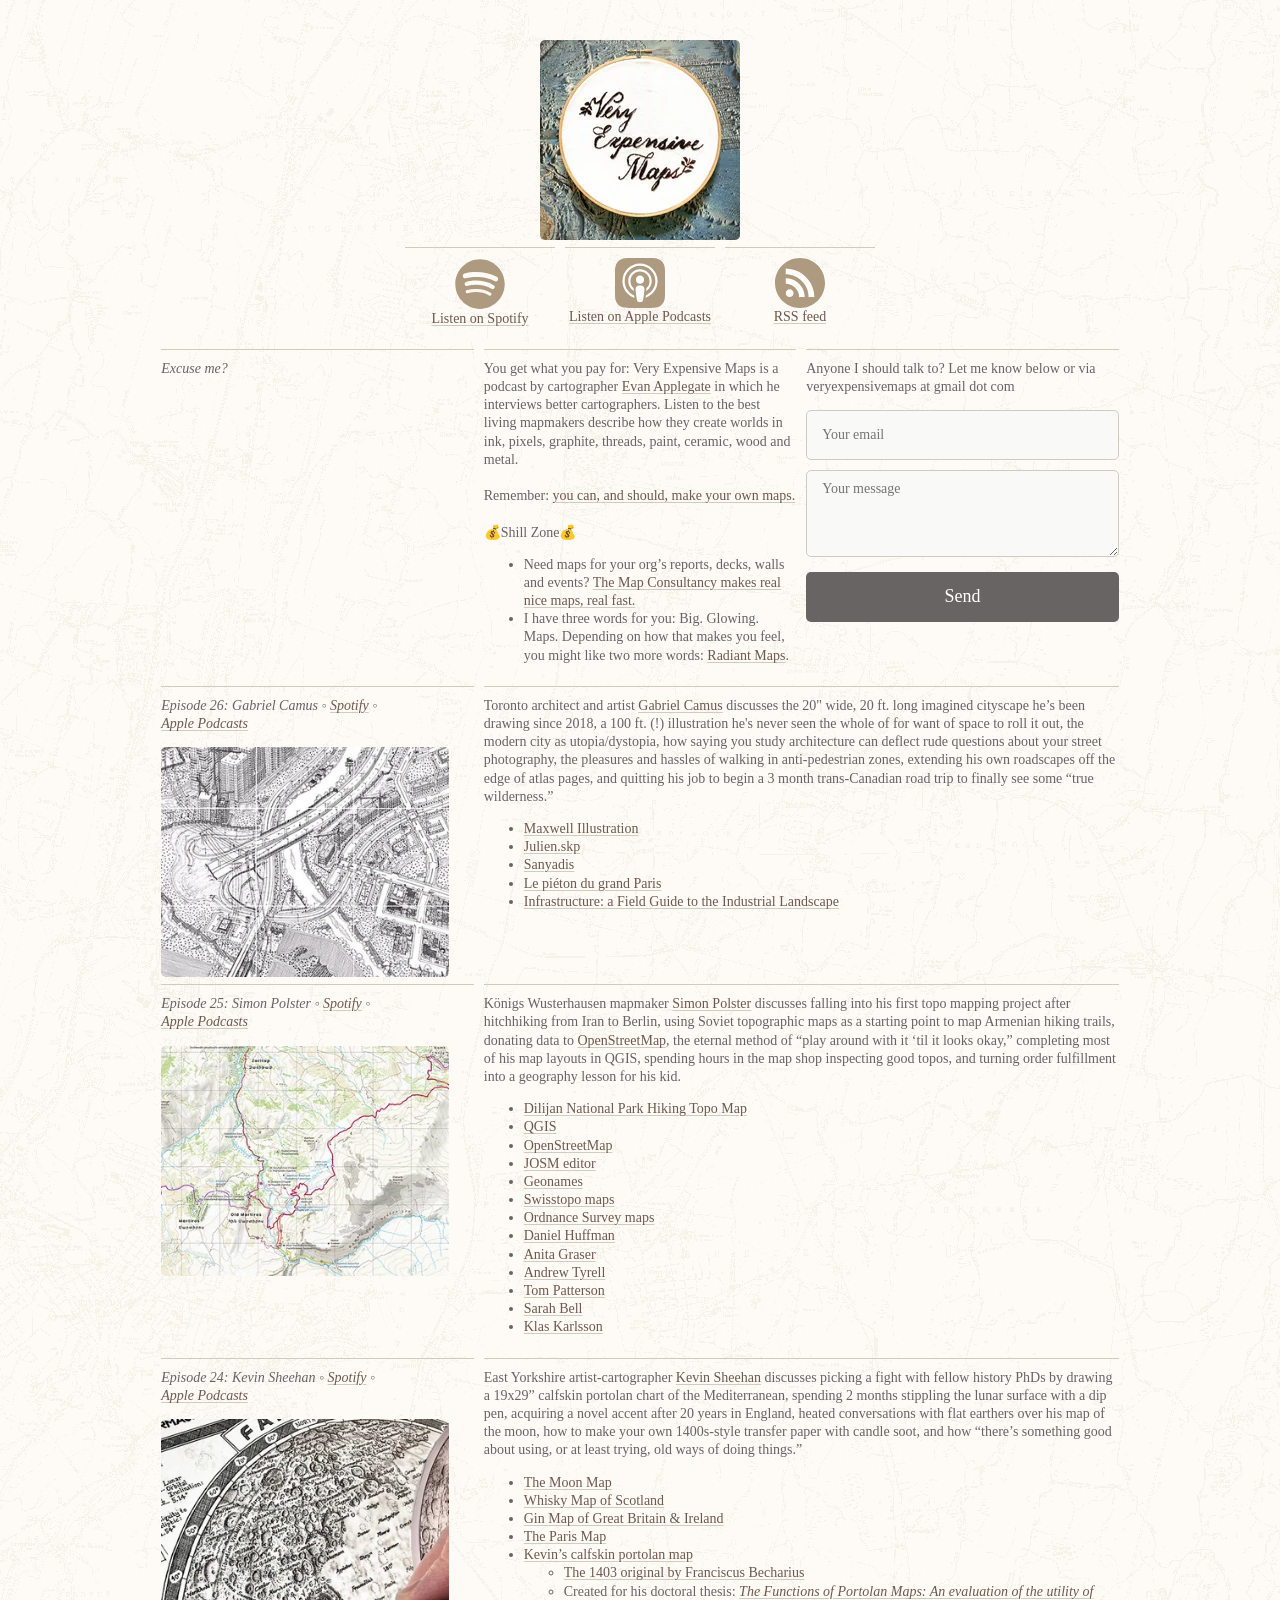
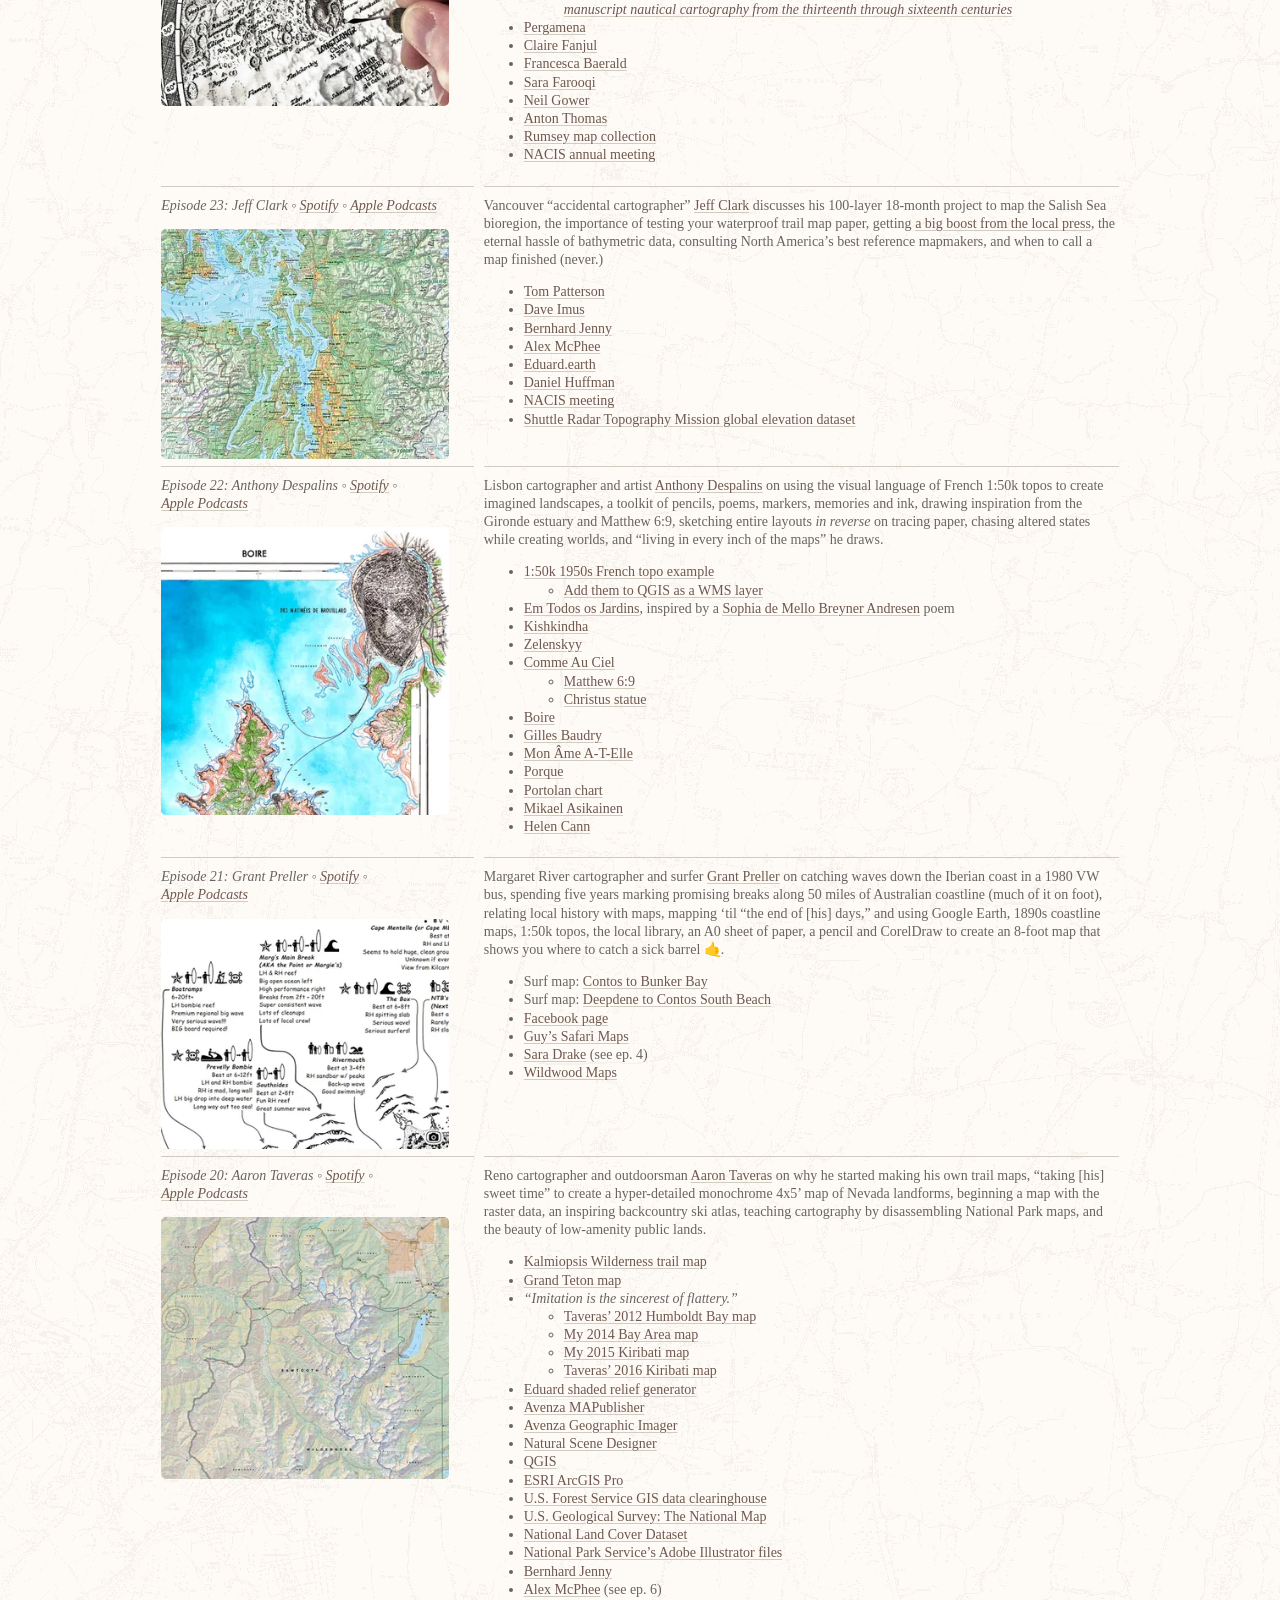
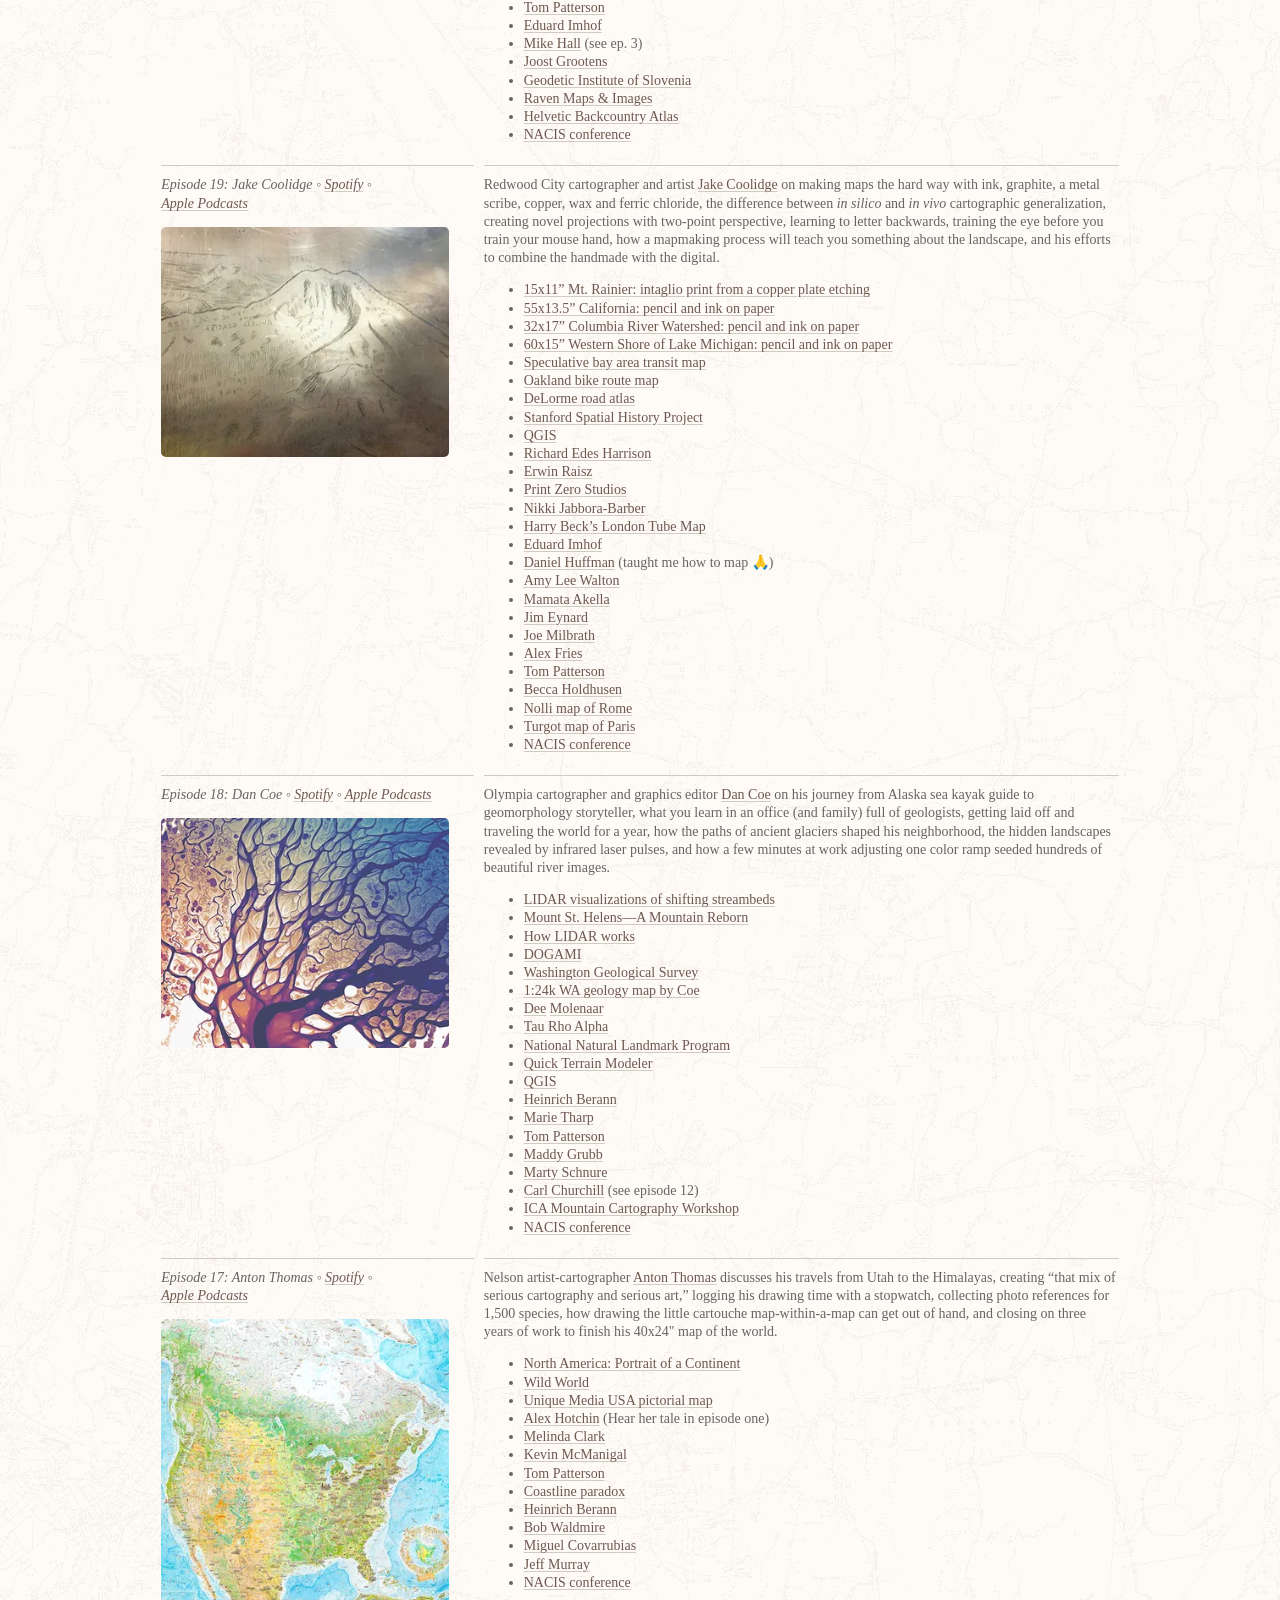
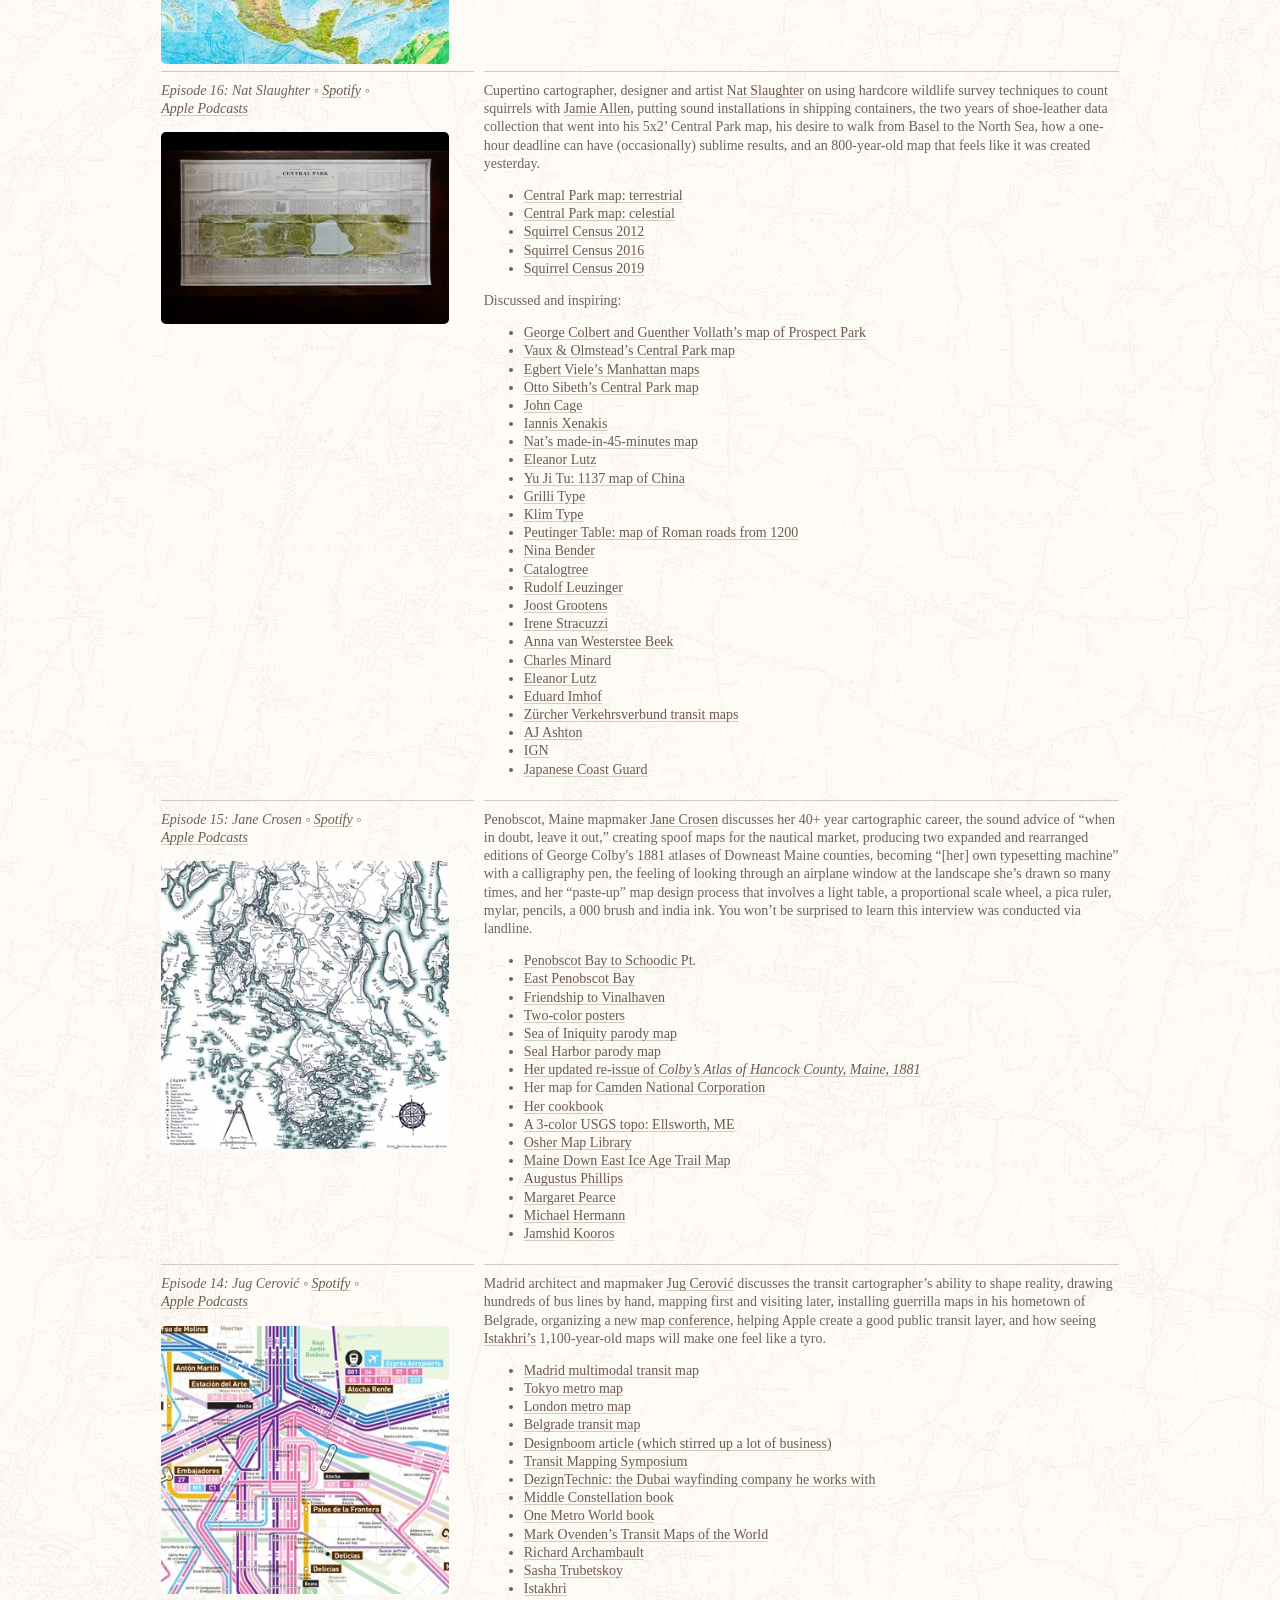
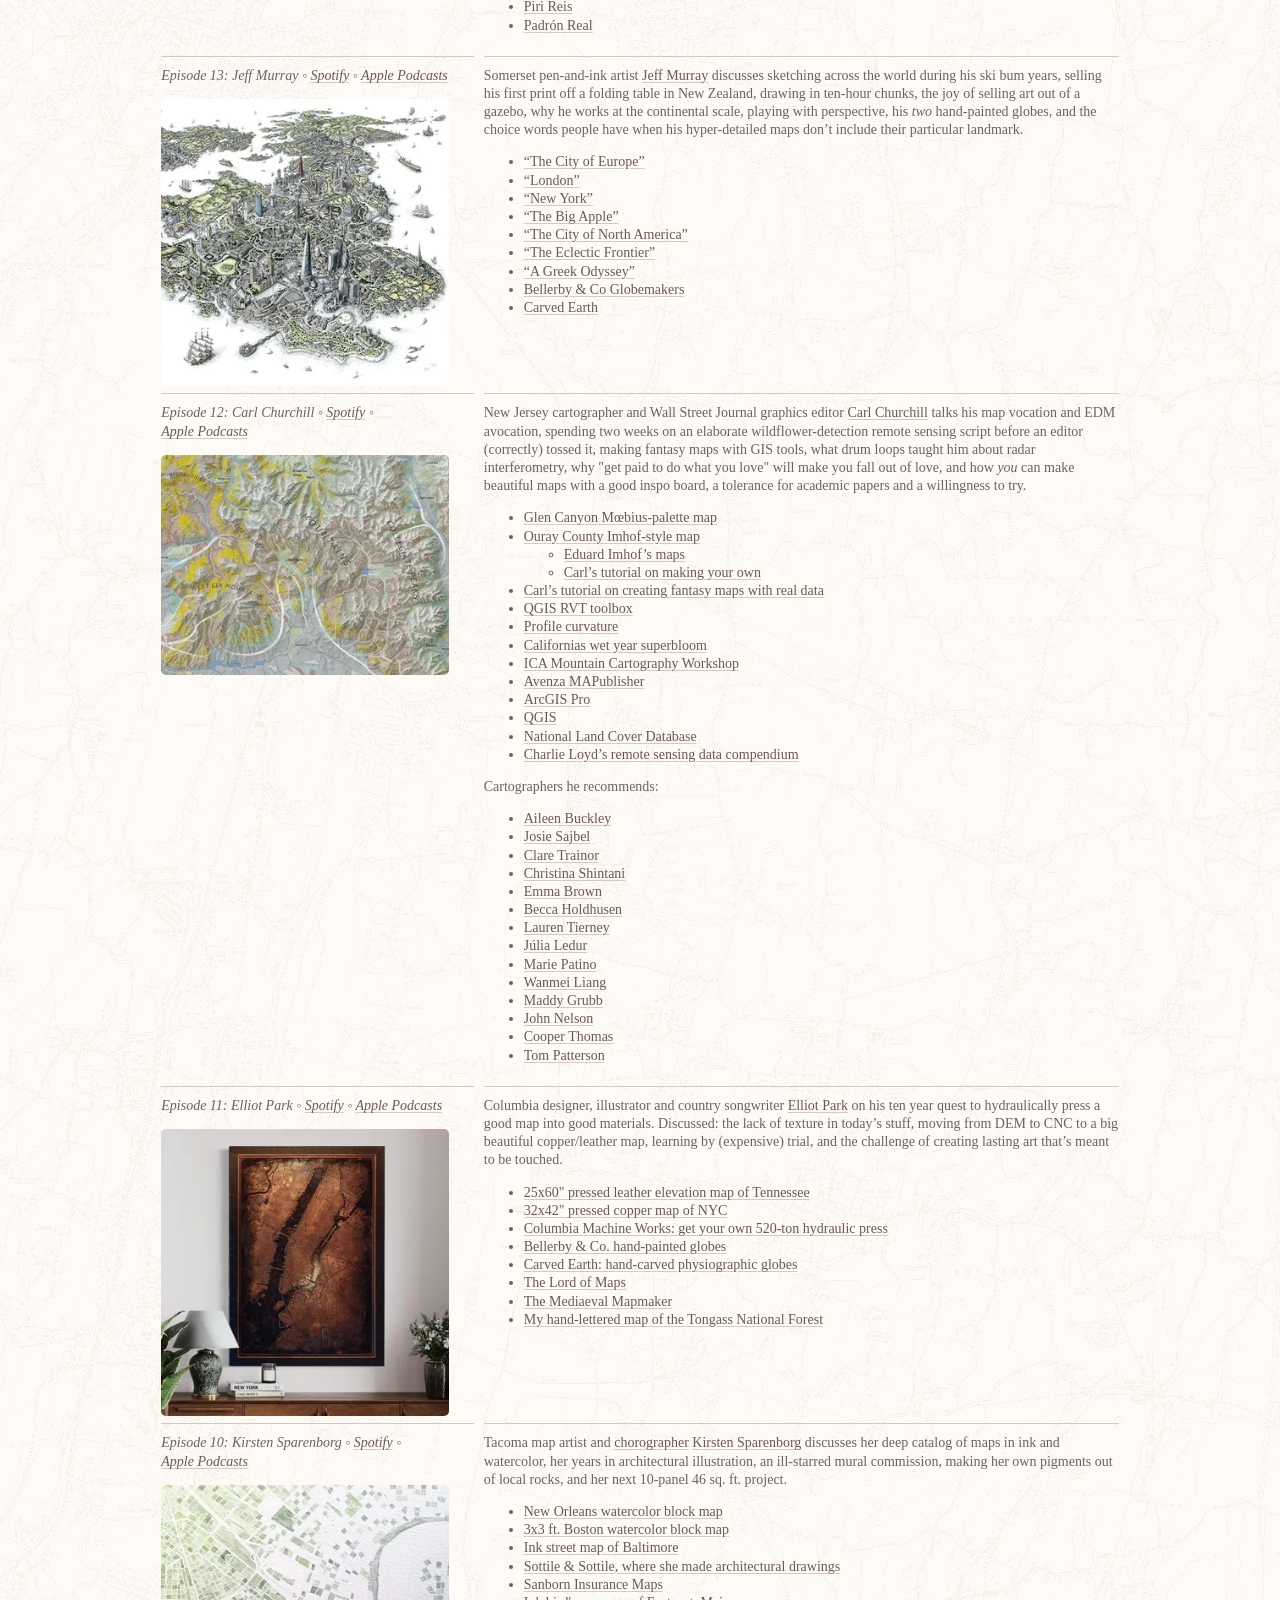
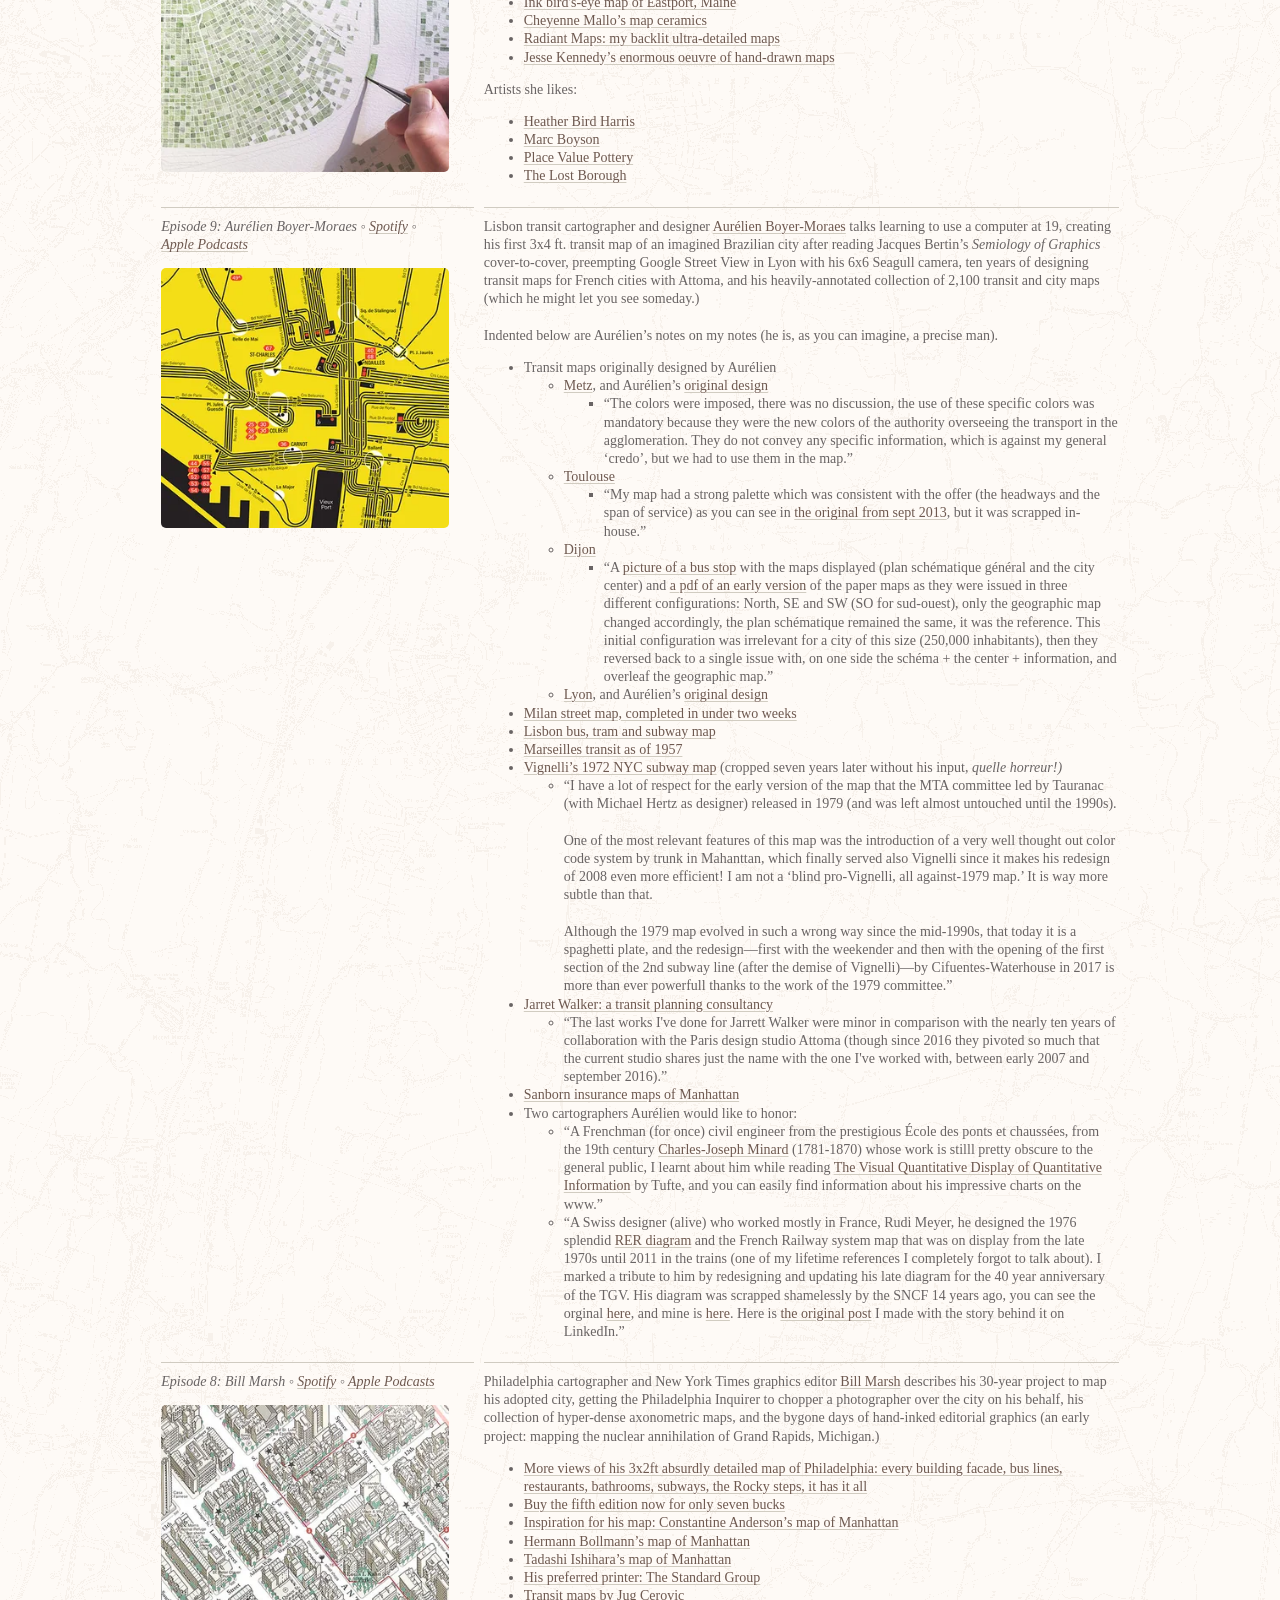
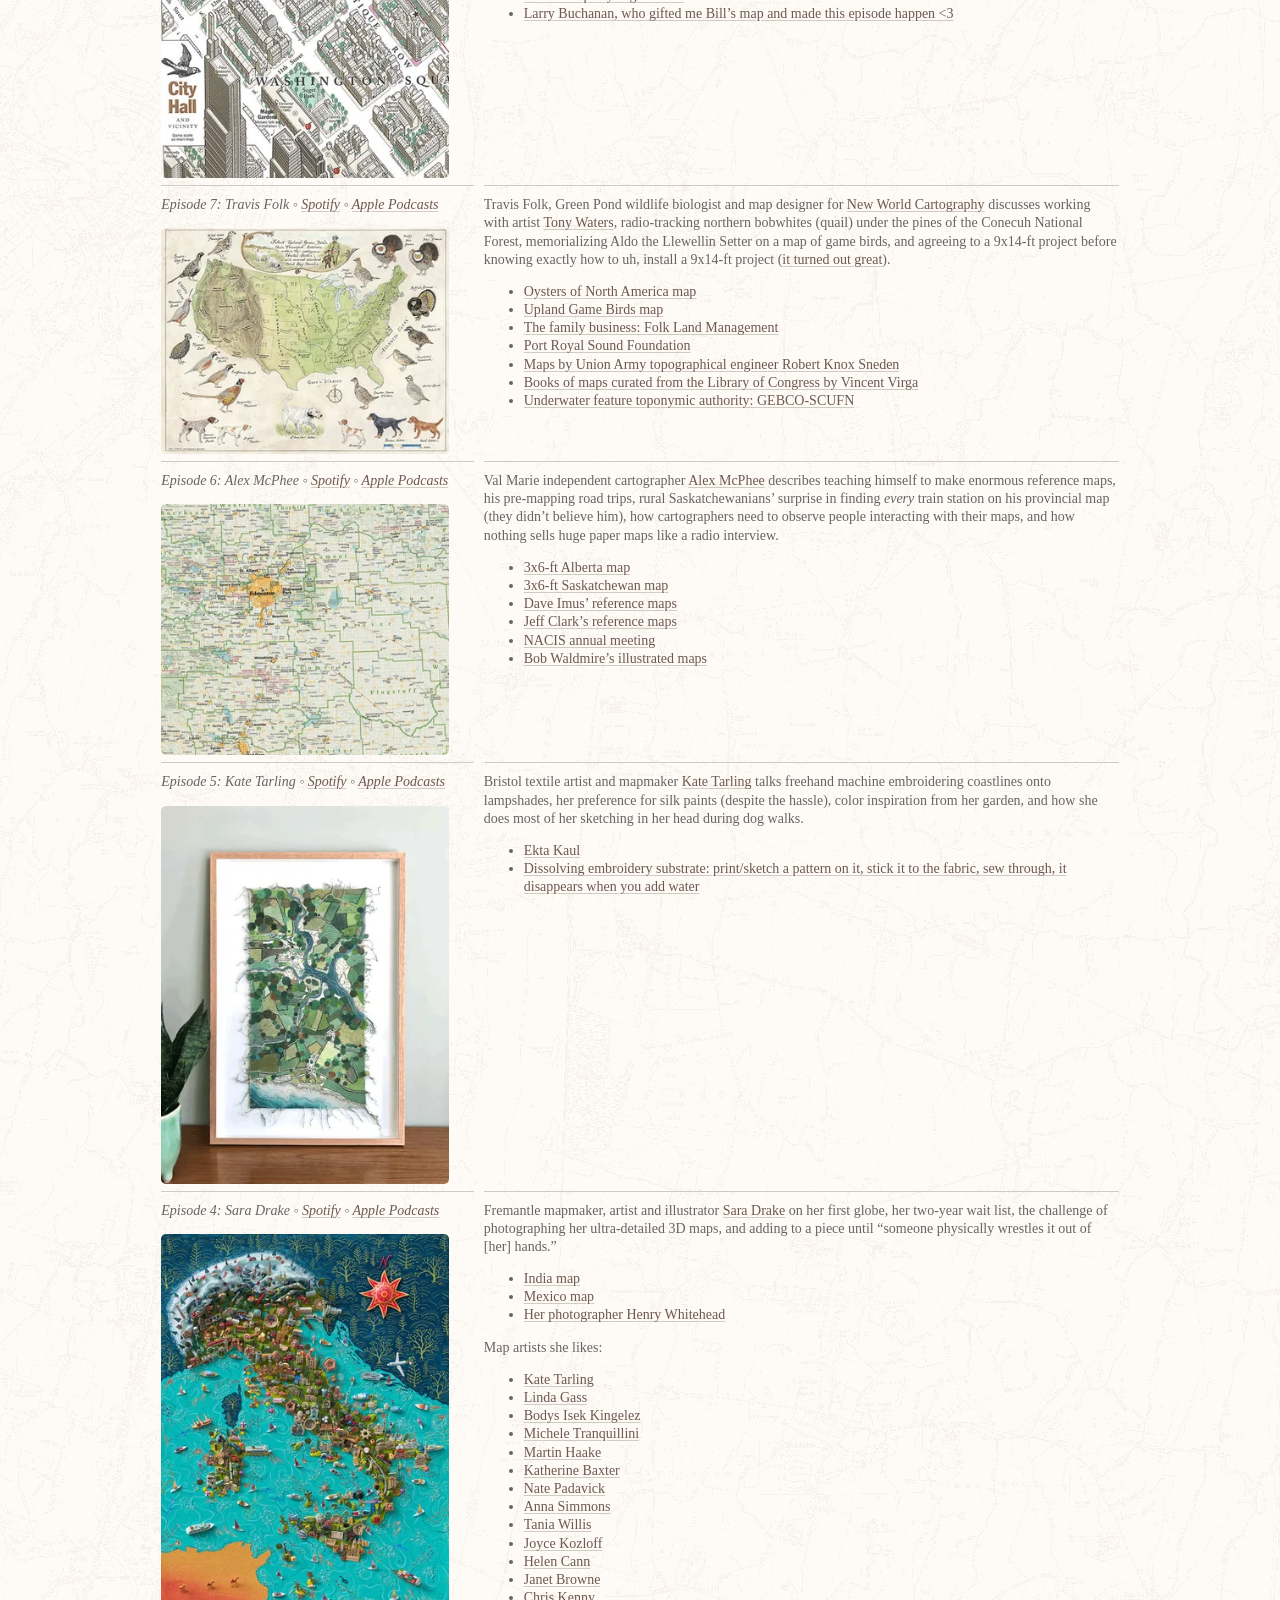
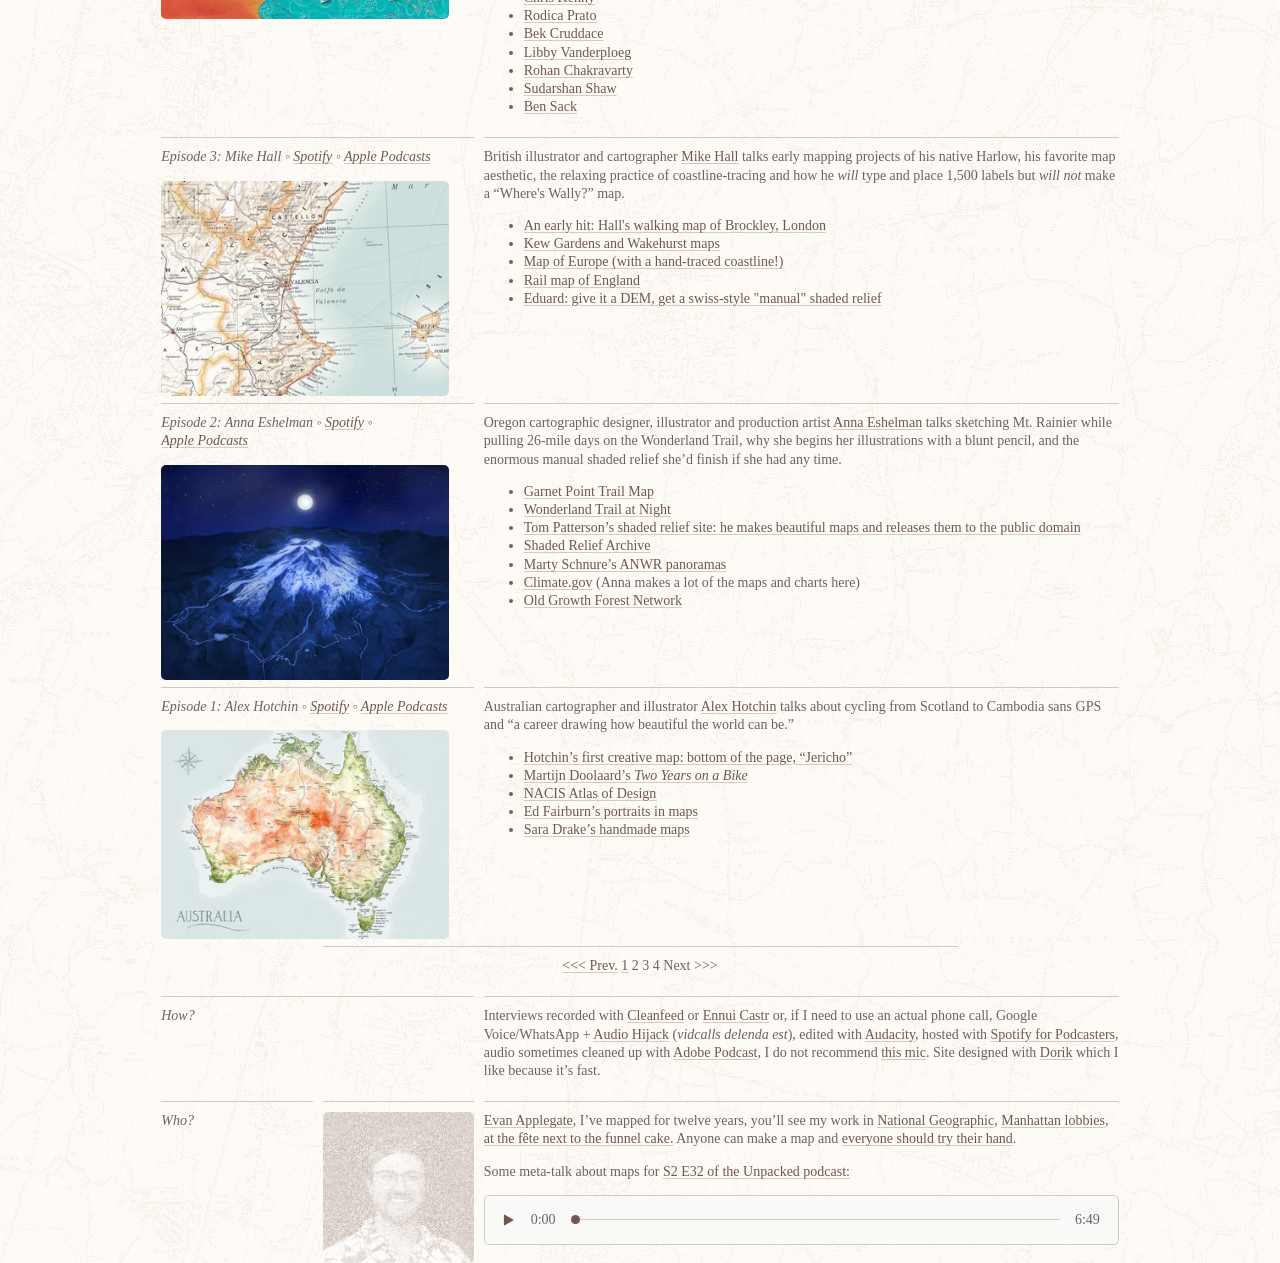
==== page-2/index.html @ 4b73fbc9 "Static site, rebuilt from Dorik Co-Authored-By: Claude Opus 5.5 <noreply@anthropic.com>" ====
<!DOCTYPE html>
<html lang="en">
<head>
  <meta charset="utf-8">
  <meta name="viewport" content="width=device-width, initial-scale=1">
  <title>Episodes 1 to 26 | Very Expensive Maps</title>
  <meta name="description" content="Earlier episodes of Very Expensive Maps, the podcast in which cartographer Evan Applegate interviews better cartographers.">
  <link rel="canonical" href="https://veryexpensivemaps.com/page-2/">
  <meta property="og:title" content="Episodes 1 to 26 | Very Expensive Maps">
  <meta property="og:description" content="Earlier episodes of Very Expensive Maps, the podcast in which cartographer Evan Applegate interviews better cartographers.">
  <meta property="og:image" content="https://veryexpensivemaps.com/assets/og/page-2.jpg">
  <meta name="twitter:card" content="summary_large_image">
  <meta property="og:url" content="https://veryexpensivemaps.com/page-2/">
  <meta property="og:type" content="website">
  <link rel="icon" href="/assets/img/favicon.png">
  <link rel="stylesheet" href="/assets/site.css">
  <meta property="og:site_name" content="Very Expensive Maps">
  <meta property="og:image:width" content="1200">
  <meta property="og:image:height" content="630">
  <meta property="og:image:alt" content="Episodes 1 to 26 | Very Expensive Maps">
  <meta name="twitter:title" content="Episodes 1 to 26 | Very Expensive Maps">
  <meta name="twitter:description" content="Earlier episodes of Very Expensive Maps, the podcast in which cartographer Evan Applegate interviews better cartographers.">
  <meta name="twitter:image" content="https://veryexpensivemaps.com/assets/og/page-2.jpg">
  <meta name="author" content="Evan Applegate">
  <link rel="alternate" type="application/rss+xml" title="Very Expensive Maps" href="https://anchor.fm/s/dc2c3968/podcast/rss">
  <link rel="alternate" type="text/markdown" title="llms.txt" href="/llms.txt">
  <script type="application/ld+json">{"@context":"https://schema.org","@graph":[{"@type":"Person","@id":"https://evanapplegate.com/#person","name":"Evan Applegate","jobTitle":"Cartographer","url":"https://evanapplegate.com/"},{"@type":"PodcastSeries","@id":"https://veryexpensivemaps.com/#podcast","name":"Very Expensive Maps","url":"https://veryexpensivemaps.com/","description":"Very Expensive Maps is a podcast in which cartographer Evan Applegate interviews better cartographers: the best living mapmakers on how they make maps in ink, pixels, graphite, thread, paint, ceramic, wood and metal.","author":{"@id":"https://evanapplegate.com/#person"},"inLanguage":"en","webFeed":"https://anchor.fm/s/dc2c3968/podcast/rss","image":"https://veryexpensivemaps.com/assets/og/home.jpg","sameAs":["https://open.spotify.com/show/7BpffVG2TkecIwers4FUNb","https://podcasts.apple.com/us/podcast/very-expensive-maps/id1684093361"]},{"@type":"WebSite","@id":"https://veryexpensivemaps.com/#website","url":"https://veryexpensivemaps.com/","name":"Very Expensive Maps","description":"Very Expensive Maps is a podcast in which cartographer Evan Applegate interviews better cartographers: the best living mapmakers on how they make maps in ink, pixels, graphite, thread, paint, ceramic, wood and metal.","publisher":{"@id":"https://veryexpensivemaps.com/#podcast"}},{"@type":"CollectionPage","@id":"https://veryexpensivemaps.com/page-2/#page","url":"https://veryexpensivemaps.com/page-2/","name":"Episodes 1 to 26 | Very Expensive Maps","description":"Earlier episodes of Very Expensive Maps, the podcast in which cartographer Evan Applegate interviews better cartographers.","isPartOf":{"@id":"https://veryexpensivemaps.com/#website"},"inLanguage":"en","mainEntity":{"@type":"ItemList","itemListElement":[{"@type":"ListItem","position":1,"item":{"@type":"PodcastEpisode","name":"Episode 26: Gabriel Camus","episodeNumber":26,"description":"Toronto architect and artist Gabriel Camus discusses the 20\" wide, 20 ft. long imagined cityscape he’s been drawing since 2018, a 100 ft.","partOfSeries":{"@id":"https://veryexpensivemaps.com/#podcast"},"contributor":{"@type":"Person","name":"Gabriel Camus","url":"https://www.instagram.com/gabrielcamus.art/"},"sameAs":["https://open.spotify.com/episode/0QGbYocuFtRbNrDfnrIjmz","https://podcasts.apple.com/us/podcast/gabriel-camus-that-would-be-the-dream-to-make-this/id1684093361?i=1000621558945"]}},{"@type":"ListItem","position":2,"item":{"@type":"PodcastEpisode","name":"Episode 25: Simon Polster","episodeNumber":25,"description":"Königs Wusterhausen mapmaker Simon Polster discusses falling into his first topo mapping project after hitchhiking from Iran to Berlin, using Soviet topographic maps as a starting point to map Armenian hiking trails, donating data to OpenStreetMap, the eternal method of “play around with it ‘til it…","partOfSeries":{"@id":"https://veryexpensivemaps.com/#podcast"},"contributor":{"@type":"Person","name":"Simon Polster","url":"https://cartisan.org"},"sameAs":["https://open.spotify.com/episode/0oLdHEpzFpHYuB9YFhAuCm","https://podcasts.apple.com/us/podcast/simon-polster-i-was-hitchhiking-from-iran-to-berlin/id1684093361?i=1000620597353"]}},{"@type":"ListItem","position":3,"item":{"@type":"PodcastEpisode","name":"Episode 24: Kevin Sheehan","episodeNumber":24,"description":"East Yorkshire artist-cartographer Kevin Sheehan discusses picking a fight with fellow history PhDs by drawing a 19x29” calfskin portolan chart of the Mediterranean, spending 2 months stippling the lunar surface with a dip pen, acquiring a novel accent after 20 years in England, heated…","partOfSeries":{"@id":"https://veryexpensivemaps.com/#podcast"},"contributor":{"@type":"Person","name":"Kevin Sheehan","url":"https://www.manuscriptmaps.com"},"sameAs":["https://open.spotify.com/episode/4RqyfjuVqMLTyC3pdBrwqf","https://podcasts.apple.com/us/podcast/kevin-sheehan-theres-something-good-about-using-old/id1684093361?i=1000619119166"]}},{"@type":"ListItem","position":4,"item":{"@type":"PodcastEpisode","name":"Episode 23: Jeff Clark","episodeNumber":23,"description":"Vancouver “accidental cartographer” Jeff Clark discusses his 100-layer 18-month project to map the Salish Sea bioregion, the importance of testing your waterproof trail map paper, getting a big boost from the local press, the eternal hassle of bathymetric data, consulting North America’s best…","partOfSeries":{"@id":"https://veryexpensivemaps.com/#podcast"},"contributor":{"@type":"Person","name":"Jeff Clark","url":"https://clarkgeomatics.ca"},"sameAs":["https://open.spotify.com/episode/2aiJTEDWbxidfbQVyPTciz","https://podcasts.apple.com/us/podcast/jeff-clark-paper-maps-are-dead-long-live-paper-maps/id1684093361?i=1000618432078"]}},{"@type":"ListItem","position":5,"item":{"@type":"PodcastEpisode","name":"Episode 22: Anthony Despalins","episodeNumber":22,"description":"Lisbon cartographer and artist Anthony Despalins on using the visual language of French 1:50k topos to create imagined landscapes, a toolkit of pencils, poems, markers, memories and ink, drawing inspiration from the Gironde estuary and Matthew 6:9, sketching entire layouts in reverse on tracing…","partOfSeries":{"@id":"https://veryexpensivemaps.com/#podcast"},"contributor":{"@type":"Person","name":"Anthony Despalins","url":"https://www.instagram.com/the_inland_sea"},"sameAs":["https://open.spotify.com/episode/0FyA9h38YbK2gn9JVgO3fX","https://podcasts.apple.com/us/podcast/anthony-despalins-i-feel-this-energy-when-creating/id1684093361?i=1000617494300"]}},{"@type":"ListItem","position":6,"item":{"@type":"PodcastEpisode","name":"Episode 21: Grant Preller","episodeNumber":21,"description":"Margaret River cartographer and surfer Grant Preller on catching waves down the Iberian coast in a 1980 VW bus, spending five years marking promising breaks along 50 miles of Australian coastline (much of it on foot), relating local history with maps, mapping ‘til “the end of [his] days,” and using…","partOfSeries":{"@id":"https://veryexpensivemaps.com/#podcast"},"contributor":{"@type":"Person","name":"Grant Preller","url":"https://www.instagram.com/bomboramaps/"},"sameAs":["https://open.spotify.com/episode/6sJ5kRCsja3dPYqdDrBgkJ","https://podcasts.apple.com/us/podcast/grant-preller-it-started-as-a-fun-project-and/id1684093361?i=1000616628113"]}},{"@type":"ListItem","position":7,"item":{"@type":"PodcastEpisode","name":"Episode 20: Aaron Taveras","episodeNumber":20,"description":"Reno cartographer and outdoorsman Aaron Taveras on why he started making his own trail maps, “taking [his] sweet time” to create a hyper-detailed monochrome 4x5’ map of Nevada landforms, beginning a map with the raster data, an inspiring backcountry ski atlas, teaching cartography by disassembling…","partOfSeries":{"@id":"https://veryexpensivemaps.com/#podcast"},"contributor":{"@type":"Person","name":"Aaron Taveras","url":"https://www.cartografix.co/"},"sameAs":["https://open.spotify.com/episode/7o0Kp3dCZoj9UdUUNgu3Mc","https://podcasts.apple.com/us/podcast/aaron-taveras-i-would-stare-at-topos-for-days-on-end/id1684093361?i=1000615698111"]}},{"@type":"ListItem","position":8,"item":{"@type":"PodcastEpisode","name":"Episode 19: Jake Coolidge","episodeNumber":19,"description":"Redwood City cartographer and artist Jake Coolidge on making maps the hard way with ink, graphite, a metal scribe, copper, wax and ferric chloride, the difference between in silico and in vivo cartographic generalization, creating novel projections with two-point perspective, learning to letter…","partOfSeries":{"@id":"https://veryexpensivemaps.com/#podcast"},"contributor":{"@type":"Person","name":"Jake Coolidge","url":"https://jakecoolidgecartography.com"},"sameAs":["https://open.spotify.com/episode/5YlBIwEtpQkMzkzlADLle9","https://podcasts.apple.com/us/podcast/jake-coolidge-its-a-great-way-to-learn-a-place-to/id1684093361?i=1000614981169"]}},{"@type":"ListItem","position":9,"item":{"@type":"PodcastEpisode","name":"Episode 18: Dan Coe","episodeNumber":18,"description":"Olympia cartographer and graphics editor Dan Coe on his journey from Alaska sea kayak guide to geomorphology storyteller, what you learn in an office (and family) full of geologists, getting laid off and traveling the world for a year, how the paths of ancient glaciers shaped his neighborhood, the…","partOfSeries":{"@id":"https://veryexpensivemaps.com/#podcast"},"contributor":{"@type":"Person","name":"Dan Coe","url":"https://dancoecarto.com"},"sameAs":["https://open.spotify.com/episode/52GZfi2QvIZPrmrLDS54Ih","https://podcasts.apple.com/us/podcast/daniel-coe-science-and-art-can-make-these-really/id1684093361?i=1000614343504"]}},{"@type":"ListItem","position":10,"item":{"@type":"PodcastEpisode","name":"Episode 17: Anton Thomas","episodeNumber":17,"description":"Nelson artist-cartographer Anton Thomas discusses his travels from Utah to the Himalayas, creating “that mix of serious cartography and serious art,” logging his drawing time with a stopwatch, collecting photo references for 1,500 species, how drawing the little cartouche map-within-a-map can get…","partOfSeries":{"@id":"https://veryexpensivemaps.com/#podcast"},"contributor":{"@type":"Person","name":"Anton Thomas","url":"https://www.antonthomasart.com/"},"sameAs":["https://open.spotify.com/episode/1sGbyrZAN56lwCQdGSNm0t","https://podcasts.apple.com/us/podcast/anton-thomas-that-mix-of-serious-cartography-and/id1684093361?i=1000614205382"]}},{"@type":"ListItem","position":11,"item":{"@type":"PodcastEpisode","name":"Episode 16: Nat Slaughter","episodeNumber":16,"description":"Cupertino cartographer, designer and artist Nat Slaughter on using hardcore wildlife survey techniques to count squirrels with Jamie Allen, putting sound installations in shipping containers, the two years of shoe-leather data collection that went into his 5x2’ Central Park map, his desire to walk…","partOfSeries":{"@id":"https://veryexpensivemaps.com/#podcast"},"contributor":{"@type":"Person","name":"Nat Slaughter","url":"https://www.davidrumsey.com/luna/servlet/detail/RUMSEY~8~1~319878~90088984"},"sameAs":["https://open.spotify.com/episode/52Xypir4jbnSWkUEPJQ2Th","https://podcasts.apple.com/us/podcast/nat-slaughter-i-seem-to-be-drawn-to-maps-that-have/id1684093361?i=1000614070222"]}},{"@type":"ListItem","position":12,"item":{"@type":"PodcastEpisode","name":"Episode 15: Jane Crosen","episodeNumber":15,"description":"Penobscot, Maine mapmaker Jane Crosen discusses her 40+ year cartographic career, the sound advice of “when in doubt, leave it out,” creating spoof maps for the nautical market, producing two expanded and rearranged editions of George Colby's 1881 atlases of Downeast Maine counties, becoming “[her]…","partOfSeries":{"@id":"https://veryexpensivemaps.com/#podcast"},"contributor":{"@type":"Person","name":"Jane Crosen","url":"https://www.mainemapmaker.com/"},"sameAs":["https://open.spotify.com/episode/0kt9kVZStwHc4I1XLmpFwn","https://podcasts.apple.com/us/podcast/jane-crosen-i-thought-well-im-going-to-do-my-own-labels/id1684093361?i=1000613704231"]}},{"@type":"ListItem","position":13,"item":{"@type":"PodcastEpisode","name":"Episode 14: Jug Cerović","episodeNumber":14,"description":"Madrid architect and mapmaker Jug Cerović discusses the transit cartographer’s ability to shape reality, drawing hundreds of bus lines by hand, mapping first and visiting later, installing guerrilla maps in his hometown of Belgrade, organizing a new map conference, helping Apple create a good…","partOfSeries":{"@id":"https://veryexpensivemaps.com/#podcast"},"contributor":{"@type":"Person","name":"Jug Cerović","url":"https://www.jugcerovic.com/#mapping"},"sameAs":["https://open.spotify.com/episode/2xiQYD6EB3tcan10GjDi0l","https://podcasts.apple.com/us/podcast/jug-cerovi%C4%87-the-map-is-the-reality-the/id1684093361?i=1000613539305"]}},{"@type":"ListItem","position":14,"item":{"@type":"PodcastEpisode","name":"Episode 13: Jeff Murray","episodeNumber":13,"description":"Somerset pen-and-ink artist Jeff Murray discusses sketching across the world during his ski bum years, selling his first print off a folding table in New Zealand, drawing in ten-hour chunks, the joy of selling art out of a gazebo, why he works at the continental scale, playing with perspective, his…","partOfSeries":{"@id":"https://veryexpensivemaps.com/#podcast"},"contributor":{"@type":"Person","name":"Jeff Murray","url":"https://jeffmurray.co.uk"},"sameAs":["https://open.spotify.com/episode/5C0xlCuPiF1TXbMwWYUeJQ","https://podcasts.apple.com/us/podcast/jeff-murray-the-slogan-within-my-work-is-look-closer/id1684093361?i=1000613278112"]}},{"@type":"ListItem","position":15,"item":{"@type":"PodcastEpisode","name":"Episode 12: Carl Churchill","episodeNumber":12,"description":"New Jersey cartographer and Wall Street Journal graphics editor Carl Churchill talks his map vocation and EDM avocation, spending two weeks on an elaborate wildflower-detection remote sensing script before an editor (correctly) tossed it, making fantasy maps with GIS tools, what drum loops taught…","partOfSeries":{"@id":"https://veryexpensivemaps.com/#podcast"},"contributor":{"@type":"Person","name":"Carl Churchill","url":"http://www.churchillgeo.com/"},"sameAs":["https://open.spotify.com/episode/6a6L5Z5vNnqUtlJ56AqqLb","https://podcasts.apple.com/us/podcast/carl-churchill-immersing-myself-in-thousands-of-high/id1684093361?i=1000612511464"]}},{"@type":"ListItem","position":16,"item":{"@type":"PodcastEpisode","name":"Episode 11: Elliot Park","episodeNumber":11,"description":"Columbia designer, illustrator and country songwriter Elliot Park on his ten year quest to hydraulically press a good map into good materials.","partOfSeries":{"@id":"https://veryexpensivemaps.com/#podcast"},"contributor":{"@type":"Person","name":"Elliot Park","url":"https://www.columbiapressworks.com/"},"sameAs":["https://open.spotify.com/episode/1z9cM57aYc4BPYXzSrMOxz","https://podcasts.apple.com/us/podcast/elliot-park-why-would-you-want-to-create-a-relief/id1684093361?i=1000612342960"]}},{"@type":"ListItem","position":17,"item":{"@type":"PodcastEpisode","name":"Episode 10: Kirsten Sparenborg","episodeNumber":10,"description":"Tacoma map artist and chorographer Kirsten Sparenborg discusses her deep catalog of maps in ink and watercolor, her years in architectural illustration, an ill-starred mural commission, making her own pigments out of local rocks, and her next 10-panel 46 sq. ft. project.","partOfSeries":{"@id":"https://veryexpensivemaps.com/#podcast"},"contributor":{"@type":"Person","name":"Kirsten Sparenborg","url":"https://www.turnofthecenturies.com/"},"sameAs":["https://open.spotify.com/episode/1LA0d9gpWm0BHwxjGVmDrx","https://podcasts.apple.com/us/podcast/kirsten-sparenborg-i-elaborate-on-the-emotion-of/id1684093361?i=1000612052716"]}},{"@type":"ListItem","position":18,"item":{"@type":"PodcastEpisode","name":"Episode 9: Aurélien Boyer-Moraes","episodeNumber":9,"description":"Lisbon transit cartographer and designer Aurélien Boyer-Moraes talks learning to use a computer at 19, creating his first 3x4 ft.","partOfSeries":{"@id":"https://veryexpensivemaps.com/#podcast"},"contributor":{"@type":"Person","name":"Aurélien Boyer-Moraes","url":"https://www.transit-map.com"},"sameAs":["https://open.spotify.com/episode/69CF7ZcszJrpcRCyR5wKzr","https://podcasts.apple.com/us/podcast/aur%C3%A9lien-boyer-moraes-the-most-important-part-is-that/id1684093361?i=1000611918253"]}},{"@type":"ListItem","position":19,"item":{"@type":"PodcastEpisode","name":"Episode 8: Bill Marsh","episodeNumber":8,"description":"Philadelphia cartographer and New York Times graphics editor Bill Marsh describes his 30-year project to map his adopted city, getting the Philadelphia Inquirer to chopper a photographer over the city on his behalf, his collection of hyper-dense axonometric maps, and the bygone days of hand-inked…","partOfSeries":{"@id":"https://veryexpensivemaps.com/#podcast"},"contributor":{"@type":"Person","name":"Bill Marsh","url":"https://store.philamuseum.org/philadelphia-pictorial-map-and-walking-guide/"},"sameAs":["https://open.spotify.com/episode/4b6NQnupQ2nOF1ZzuOcYSE","https://podcasts.apple.com/us/podcast/bill-marsh-theres-something-really-useful-about-seeing/id1684093361?i=1000611514841"]}},{"@type":"ListItem","position":20,"item":{"@type":"PodcastEpisode","name":"Episode 7: Travis Folk","episodeNumber":7,"description":"Travis Folk, Green Pond wildlife biologist and map designer for New World Cartography discusses working with artist Tony Waters, radio-tracking northern bobwhites (quail) under the pines of the Conecuh National Forest, memorializing Aldo the Llewellin Setter on a map of game birds, and agreeing to…","partOfSeries":{"@id":"https://veryexpensivemaps.com/#podcast"},"contributor":{"@type":"Person","name":"Travis Folk","url":"https://newworldcartography.com/"},"sameAs":["https://open.spotify.com/episode/56A155MHeHtiblcnZhvtFj","https://podcasts.apple.com/us/podcast/travis-folk-surely-there-are-folks-desirous-of/id1684093361?i=1000611300761"]}},{"@type":"ListItem","position":21,"item":{"@type":"PodcastEpisode","name":"Episode 6: Alex McPhee","episodeNumber":6,"description":"Val Marie independent cartographer Alex McPhee describes teaching himself to make enormous reference maps, his pre-mapping road trips, rural Saskatchewanians’ surprise in finding every train station on his provincial map (they didn’t believe him), how cartographers need to observe people…","partOfSeries":{"@id":"https://veryexpensivemaps.com/#podcast"},"contributor":{"@type":"Person","name":"Alex McPhee","url":"https://awmcphee.ca/"},"sameAs":["https://open.spotify.com/episode/3cHBDy5TJVXRKFuXGKDS6T","https://podcasts.apple.com/us/podcast/alex-mcphee-i-love-watching-over-peoples-shoulders/id1684093361?i=1000611211340"]}},{"@type":"ListItem","position":22,"item":{"@type":"PodcastEpisode","name":"Episode 5: Kate Tarling","episodeNumber":5,"description":"Bristol textile artist and mapmaker Kate Tarling talks freehand machine embroidering coastlines onto lampshades, her preference for silk paints (despite the hassle), color inspiration from her garden, and how she does most of her sketching in her head during dog walks.","partOfSeries":{"@id":"https://veryexpensivemaps.com/#podcast"},"contributor":{"@type":"Person","name":"Kate Tarling","url":"https://www.katetarlingtextiles.com/images/"},"sameAs":["https://open.spotify.com/episode/3hru5XPAeN1w3XEwC68rs2","https://podcasts.apple.com/us/podcast/kate-tarling-when-youre-stitching-youre-stitching-footsteps/id1684093361?i=1000611061828"]}},{"@type":"ListItem","position":23,"item":{"@type":"PodcastEpisode","name":"Episode 4: Sara Drake","episodeNumber":4,"description":"Fremantle mapmaker, artist and illustrator Sara Drake on her first globe, her two-year wait list, the challenge of photographing her ultra-detailed 3D maps, and adding to a piece until “someone physically wrestles it out of [her] hands.","partOfSeries":{"@id":"https://veryexpensivemaps.com/#podcast"},"contributor":{"@type":"Person","name":"Sara Drake","url":"https://saradrake.com"},"sameAs":["https://open.spotify.com/episode/3Xq8aJ7nIzY6Us6KLH5I3f","https://podcasts.apple.com/us/podcast/sara-drake-my-brain-thinks-in-3d-rather-than-2d/id1684093361?i=1000610920104"]}},{"@type":"ListItem","position":24,"item":{"@type":"PodcastEpisode","name":"Episode 3: Mike Hall","episodeNumber":3,"description":"British illustrator and cartographer Mike Hall talks early mapping projects of his native Harlow, his favorite map aesthetic, the relaxing practice of coastline-tracing and how he will type and place 1,500 labels but will not make a “Where's Wally?” map.","partOfSeries":{"@id":"https://veryexpensivemaps.com/#podcast"},"contributor":{"@type":"Person","name":"Mike Hall","url":"https://www.thisismikehall.com/"},"sameAs":["https://open.spotify.com/episode/0xg2uuaygdqHUH811g8n3m","https://podcasts.apple.com/us/podcast/mike-hall-i-keep-returning-to-that-mid-twentieth-century/id1684093361?i=1000610768577"]}},{"@type":"ListItem","position":25,"item":{"@type":"PodcastEpisode","name":"Episode 2: Anna Eshelman","episodeNumber":2,"description":"Oregon cartographic designer, illustrator and production artist Anna Eshelman talks sketching Mt. Rainier while pulling 26-mile days on the Wonderland Trail, why she begins her illustrations with a blunt pencil, and the enormous manual shaded relief she’d finish if she had any time.","partOfSeries":{"@id":"https://veryexpensivemaps.com/#podcast"},"contributor":{"@type":"Person","name":"Anna Eshelman","url":"https://annaeshelman.com"},"sameAs":["https://open.spotify.com/episode/2aIJ6KmHCErUDAWKNV9Zz8","https://podcasts.apple.com/us/podcast/anna-eshelman-where-water-carves-thats-fascinating-to-me/id1684093361?i=1000610620833"]}},{"@type":"ListItem","position":26,"item":{"@type":"PodcastEpisode","name":"Episode 1: Alex Hotchin","episodeNumber":1,"description":"Australian cartographer and illustrator Alex Hotchin talks about cycling from Scotland to Cambodia sans GPS and “a career drawing how beautiful the world can be.","partOfSeries":{"@id":"https://veryexpensivemaps.com/#podcast"},"contributor":{"@type":"Person","name":"Alex Hotchin","url":"https://alexhotchin.com/"},"sameAs":["https://open.spotify.com/episode/70OzQX1qtFx6MDQZKkuKL3","https://podcasts.apple.com/us/podcast/alex-hotchin-making-a-career-out-of-drawing/id1684093361?i=1000610242981"]}}]}}]}</script>
  <script src="/assets/formspree.js" defer></script>
  <script src="/assets/audio-player.js" defer></script>
</head>
<body>
<div class="page">
<header class="masthead">
  <h1 class="masthead-title"><img src="/assets/img/site-header-logo-very-expensive-maps-ajs4syv6-200.webp" srcset="/assets/img/site-header-logo-very-expensive-maps-ajs4syv6-200.webp 200w, /assets/img/site-header-logo-very-expensive-maps-ajs4syv6-400.webp 400w" sizes="200px" width="400" height="400" alt="Very Expensive Maps: a podcast by Evan Applegate" class="logo" fetchpriority="high" decoding="async"></h1>
  <nav class="listen" aria-label="Listen">
    <a href="https://open.spotify.com/show/7BpffVG2TkecIwers4FUNb?si=550da157c3604aef" target="_blank">
      <img src="/assets/img/spotify-01-01_58qcb0ci.svg" width="33" height="34" alt="" loading="lazy" decoding="async">
      Listen on Spotify
    </a>
    <a href="https://podcasts.apple.com/us/podcast/very-expensive-maps/id1684093361" target="_blank">
      <img src="/assets/img/apple_podcasts-01_wliaq2z8.svg" width="300" height="300" alt="" loading="lazy" decoding="async">
      Listen on Apple Podcasts
    </a>
    <a href="https://anchor.fm/s/dc2c3968/podcast/rss" target="_blank">
      <img src="/assets/img/rss-01_ca7tnanm.svg" width="300" height="300" alt="" loading="lazy" decoding="async">
      RSS feed
    </a>
  </nav>
</header>
<main>
<section class="row thirds">
  <div class="cell label">
    <p><em>Excuse me?</em></p>
  </div>
  <div class="cell">
    <p>You get what you pay for: Very Expensive Maps is a podcast by cartographer <a href="https://evanapplegate.com" target="_blank">Evan Applegate</a> in which he interviews better cartographers. Listen to the best living mapmakers describe how they create worlds in ink, pixels, graphite, threads, paint, ceramic, wood and metal.<br><br>Remember: <a href="https://evanapplegate.com/you-should-make-maps" target="_blank">you can, and should, make your own maps.</a></p>
    <p><br>💰Shill Zone💰</p>
    <ul>
    <li>Need maps for your org’s reports, decks, walls and events? <a href="https://themapconsultancy.com" target="_blank">The Map Consultancy makes real nice maps, real fast.</a></li>
    <li>I have three words for you: Big. Glowing. Maps. Depending on how that makes you feel, you might like two more words: <a href="https://radiantmaps.co" target="_blank">Radiant Maps</a>.</li>
    </ul>
  </div>
  <div class="cell">
    <p>Anyone I should talk to? Let me know below or via veryexpensivemaps at gmail dot com</p>
    <form class="contact" action="https://formspree.io/f/xljdqvqd" method="POST">
      <input type="hidden" name="_subject" value="VEM comment">
      <input type="email" name="email" required placeholder="Your email" aria-label="Your email" autocomplete="email" data-fs-field>
      <span class="field-error" data-fs-error="email"></span>
      <textarea name="message" required rows="4" placeholder="Your message" aria-label="Your message" data-fs-field></textarea>
      <span class="field-error" data-fs-error="message"></span>
      <input type="text" name="_gotcha" tabindex="-1" autocomplete="off" aria-hidden="true" hidden>
      <button type="submit" data-fs-submit-btn>Send</button>
      <p class="form-success" data-fs-success>Thanks for writing!</p>
      <p class="form-error" data-fs-error></p>
    </form>
  </div>
</section>
<article class="row">
  <div class="cell label">
    <div class="ep-title"><h2>Episode 26: Gabriel Camus</h2> ◦ <a href="https://open.spotify.com/episode/0QGbYocuFtRbNrDfnrIjmz" target="_blank">Spotify</a> ◦ <a href="https://podcasts.apple.com/us/podcast/gabriel-camus-that-would-be-the-dream-to-make-this/id1684093361?i=1000621558945" target="_blank">Apple Podcasts</a></div>
    <a class="cover" href="https://www.instagram.com/gabrielcamus.art/" target="_blank"><img src="/assets/img/camus-dorik-ngeybmsu-340.webp" srcset="/assets/img/camus-dorik-ngeybmsu-340.webp 340w, /assets/img/camus-dorik-ngeybmsu-500.webp 500w" sizes="(min-width: 1024px) 23vw, calc(100vw - 50px)" width="500" height="400" alt="Gabriel Camus&#x27; maps and drawings" loading="lazy" decoding="async"></a>
  </div>
  <div class="cell">
    <p>Toronto architect and artist <a href="https://instagram.com/gabrielcamus.art" target="_blank">Gabriel Camus</a> discusses the 20" wide, 20 ft. long imagined cityscape he’s been drawing since 2018, a 100 ft. (!) illustration he's never seen the whole of for want of space to roll it out, the modern city as utopia/dystopia, how saying you study architecture can deflect rude questions about your street photography, the pleasures and hassles of walking in anti-pedestrian zones, extending his own roadscapes off the edge of atlas pages, and quitting his job to begin a 3 month trans-Canadian road trip to finally see some “true wilderness.”</p>
    <ul>
    <li><a href="https://www.instagram.com/maxwellillustration/" target="_blank">Maxwell Illustration</a></li>
    <li><a href="https://www.instagram.com/julien.skp/" target="_blank">Julien.skp</a></li>
    <li><a href="https://www.instagram.com/_sanyadis_/" target="_blank">Sanyadis</a></li>
    <li><a href="https://www.amazon.com/pi%C3%A9ton-guides-illustr%C3%A9s-th%C3%A9matiques-French/dp/2840967995" target="_blank">Le piéton du grand Paris</a></li>
    <li><a href="https://www.amazon.com/Infrastructure-Field-Guide-Industrial-Landscape/dp/0393059979" target="_blank">Infrastructure: a Field Guide to the Industrial Landscape</a></li>
    </ul>
  </div>
</article>
<article class="row">
  <div class="cell label">
    <div class="ep-title"><h2>Episode 25: Simon Polster</h2> ◦ <a href="https://open.spotify.com/episode/0oLdHEpzFpHYuB9YFhAuCm" target="_blank">Spotify</a> ◦ <a href="https://podcasts.apple.com/us/podcast/simon-polster-i-was-hitchhiking-from-iran-to-berlin/id1684093361?i=1000620597353" target="_blank">Apple Podcasts</a></div>
    <a class="cover" href="https://cartisan.org" target="_blank"><img src="/assets/img/dorik-avatar-3dijemcn-340.webp" srcset="/assets/img/dorik-avatar-3dijemcn-340.webp 340w, /assets/img/dorik-avatar-3dijemcn-500.webp 500w" sizes="(min-width: 1024px) 23vw, calc(100vw - 50px)" width="500" height="400" alt="Simon Polster&#x27;s maps" loading="lazy" decoding="async"></a>
  </div>
  <div class="cell">
    <p>Königs Wusterhausen mapmaker <a href="https://cartisan.org" target="_blank">Simon Polster</a> discusses falling into his first topo mapping project after hitchhiking from Iran to Berlin, using Soviet topographic maps as a starting point to map Armenian hiking trails, donating data to <a href="https://openstreetmap.org" target="_blank">OpenStreetMap</a>, the eternal method of “play around with it ‘til it looks okay,” completing most of his map layouts in QGIS, spending hours in the map shop inspecting good topos, and turning order fulfillment into a geography lesson for his kid.</p>
    <ul>
    <li><a href="https://cartisan.org/product/dilijan-national-park-hiking-topo-map-armenia/" target="_blank">Dilijan National Park Hiking Topo Map</a></li>
    <li><a href="https://qgis.org" target="_blank">QGIS</a></li>
    <li><a href="https://www.openstreetmap.org/" target="_blank">OpenStreetMap</a></li>
    <li><a href="https://josm.openstreetmap.de/" target="_blank">JOSM editor</a></li>
    <li><a href="https://geonames.nga.mil/geonames/GNSHome/welcome.html" target="_blank">Geonames</a></li>
    <li><a href="https://map.geo.admin.ch/" target="_blank">Swisstopo maps</a></li>
    <li><a href="https://maps.nls.uk/geo/explore/#zoom=14.7&amp;lat=54.98303&amp;lon=-1.62838&amp;layers=175&amp;b=1" target="_blank">Ordnance Survey maps</a></li>
    <li><a href="https://somethingaboutmaps.com/" target="_blank">Daniel Huffman</a></li>
    <li><a href="https://anitagraser.com/" target="_blank">Anita Graser</a></li>
    <li><a href="https://southarrowmaps.co.nz/" target="_blank">Andrew Tyrell</a></li>
    <li><a href="https://shadedrelief.com" target="_blank">Tom Patterson</a></li>
    <li><a href="https://www.behance.net/sarahbellmaps" target="_blank">Sarah Bell</a></li>
    <li><a href="https://www.youtube.com/c/KlasKarlsson" target="_blank">Klas Karlsson</a></li>
    </ul>
  </div>
</article>
<article class="row">
  <div class="cell label">
    <div class="ep-title"><h2>Episode 24: Kevin Sheehan</h2> ◦ <a href="https://open.spotify.com/episode/4RqyfjuVqMLTyC3pdBrwqf" target="_blank">Spotify</a> ◦ <a href="https://podcasts.apple.com/us/podcast/kevin-sheehan-theres-something-good-about-using-old/id1684093361?i=1000619119166" target="_blank">Apple Podcasts</a></div>
    <a class="cover" href="https://www.manuscriptmaps.com" target="_blank"><img src="/assets/img/sheehan-sitepic-23lv070z-340.webp" srcset="/assets/img/sheehan-sitepic-23lv070z-340.webp 340w, /assets/img/sheehan-sitepic-23lv070z-500.webp 500w" sizes="(min-width: 1024px) 23vw, calc(100vw - 50px)" width="500" height="500" alt="Kevin Sheehan&#x27;s maps" loading="lazy" decoding="async"></a>
  </div>
  <div class="cell">
    <p>East Yorkshire artist-cartographer <a href="https://manuscriptmaps.com" target="_blank">Kevin Sheehan</a> discusses picking a fight with fellow history PhDs by drawing a 19x29” calfskin portolan chart of the Mediterranean, spending 2 months stippling the lunar surface with a dip pen, acquiring a novel accent after 20 years in England, heated conversations with flat earthers over his map of the moon, how to make your own 1400s-style transfer paper with candle soot, and how “there’s something good about using, or at least trying, old ways of doing things.”</p>
    <ul>
    <li><a href="https://www.manuscriptmaps.com/products/moon-map" target="_blank">The Moon Map</a></li>
    <li><a href="https://www.manuscriptmaps.com/products/whisky-map" target="_blank">Whisky Map of Scotland</a></li>
    <li><a href="https://www.manuscriptmaps.com/products/gin-map" target="_blank">Gin Map of Great Britain &amp; Ireland</a></li>
    <li><a href="https://www.manuscriptmaps.com/products/paris-map" target="_blank">The Paris Map</a></li>
    <li><a href="https://www.dropbox.com/s/seze714rv7p3tte/sheehan_portolan_2013.jpeg?raw=1" target="_blank">Kevin’s calfskin portolan map</a></li>
    <ul>
    <li><a href="https://collections.library.yale.edu/catalog/2005106" target="_blank">The 1403 original by Franciscus Becharius</a></li>
    <li>Created for his doctoral thesis: <a href="https://web.archive.org/web/20220618204606/http://etheses.dur.ac.uk/10645/1/Full_Thesis_Corrected_Optimised.pdf?DDD36+" target="_blank"><em>The Functions of Portolan Maps: An evaluation of the utility of manuscript nautical cartography from the thirteenth through sixteenth centuries</em></a></li>
    </ul>
    <li><a href="https://www.pergamena.net/" target="_blank">Pergamena</a></li>
    <li><a href="http://clairefanjul.fr/oeuvres/sphere.html" target="_blank">Claire Fanjul</a></li>
    <li><a href="http://www.francescabaerald.com/worldmaps/" target="_blank">Francesca Baerald</a></li>
    <li><a href="https://www.instagram.com/sarahfarooqiart" target="_blank">Sara Farooqi</a></li>
    <li><a href="https://www.neilgower.com/" target="_blank">Neil Gower</a></li>
    <li><a href="https://www.antonthomasart.com/" target="_blank">Anton Thomas</a></li>
    <li><a href="https://www.davidrumsey.com/luna/servlet/detail/RUMSEY~8~1~319890~90088983" target="_blank">Rumsey map collection</a></li>
    <li><a href="https://nacis.org/annual-meeting/current-meeting/" target="_blank">NACIS annual meeting</a></li>
    </ul>
  </div>
</article>
<article class="row">
  <div class="cell label">
    <div class="ep-title"><h2>Episode 23: Jeff Clark</h2> ◦ <a href="https://open.spotify.com/episode/2aiJTEDWbxidfbQVyPTciz" target="_blank">Spotify</a> ◦ <a href="https://podcasts.apple.com/us/podcast/jeff-clark-paper-maps-are-dead-long-live-paper-maps/id1684093361?i=1000618432078" target="_blank">Apple Podcasts</a></div>
    <a class="cover" href="https://clarkgeomatics.ca" target="_blank"><img src="/assets/img/clark-6yirqwec-340.webp" srcset="/assets/img/clark-6yirqwec-340.webp 340w, /assets/img/clark-6yirqwec-500.webp 500w" sizes="(min-width: 1024px) 23vw, calc(100vw - 50px)" width="500" height="400" alt="Jeff Clark’s reference maps" loading="lazy" decoding="async"></a>
  </div>
  <div class="cell">
    <p>Vancouver “accidental cartographer” <a href="https://www.clarkgeomatics.ca/" target="_blank">Jeff Clark</a> discusses his 100-layer 18-month project to map the Salish Sea bioregion, the importance of testing your waterproof trail map paper, getting <a href="https://vancouversun.com/news/local-news/big-picture-view-of-the-salish-sea-emerges-in-richly-detailed-map" target="_blank">a big boost from the local press</a>, the eternal hassle of bathymetric data, consulting North America’s best reference mapmakers, and when to call a map finished (never.)</p>
    <ul>
    <li><a href="https://shadedrelief.com/" target="_blank">Tom Patterson</a></li>
    <li><a href="https://www.imusgeographics.com/" target="_blank">Dave Imus</a></li>
    <li><a href="https://research.monash.edu/en/persons/bernhard-jenny" target="_blank">Bernhard Jenny</a></li>
    <li><a href="https://awmcphee.ca/" target="_blank">Alex McPhee</a></li>
    <li><a href="https://eduard.earth/" target="_blank">Eduard.earth</a></li>
    <li><a href="https://somethingaboutmaps.com/" target="_blank">Daniel Huffman</a></li>
    <li><a href="https://nacis.org/annual-meeting/current-meeting/" target="_blank">NACIS meeting</a></li>
    <li><a href="https://cgiarcsi.community/data/srtm-90m-digital-elevation-database-v4-1/" target="_blank">Shuttle Radar Topography Mission global elevation dataset</a></li>
    </ul>
  </div>
</article>
<article class="row">
  <div class="cell label">
    <div class="ep-title"><h2>Episode 22: Anthony Despalins</h2> ◦ <a href="https://open.spotify.com/episode/0FyA9h38YbK2gn9JVgO3fX" target="_blank">Spotify</a> ◦ <a href="https://podcasts.apple.com/us/podcast/anthony-despalins-i-feel-this-energy-when-creating/id1684093361?i=1000617494300" target="_blank">Apple Podcasts</a></div>
    <a class="cover" href="https://www.instagram.com/the_inland_sea" target="_blank"><img src="/assets/img/despalins-site-image-x1mt9xlp-340.webp" srcset="/assets/img/despalins-site-image-x1mt9xlp-340.webp 340w, /assets/img/despalins-site-image-x1mt9xlp-500.webp 500w" sizes="(min-width: 1024px) 23vw, calc(100vw - 50px)" width="500" height="500" alt="Anthony Despalin’s maps of imagined places" loading="lazy" decoding="async"></a>
  </div>
  <div class="cell">
    <p>Lisbon cartographer and artist <a href="https://instagram.com/the_inland_sea" target="_blank">Anthony Despalins</a> on using the visual language of French 1:50k topos to create imagined landscapes, a toolkit of pencils, poems, markers, memories and ink, drawing inspiration from the Gironde estuary and Matthew 6:9, sketching entire layouts <em>in reverse</em> on tracing paper, chasing altered states while creating worlds, and “living in every inch of the maps” he draws.</p>
    <ul>
    <li><a href="https://www.dropbox.com/s/jwqufmfa1f58xn3/1-50k-IGN-topos.jpg?raw=1" target="_blank">1:50k 1950s French topo example</a></li>
    <ul>
    <li><a href="https://static.geotribu.fr/articles/2021/2021-11-11_carte_en_relief_des_ecrins/#charger-les-cartes" target="_blank">Add them to QGIS as a WMS layer</a></li>
    </ul>
    <li><a href="https://www.dropbox.com/s/d5l1xu6f7deomzc/Em%20totos%20os%20Jardins%20-%20Corrigido.jpeg?raw=1" target="_blank">Em Todos os Jardins</a>, inspired by a <a href="https://en.wikipedia.org/wiki/Sophia_de_Mello_Breyner_Andresen" target="_blank">Sophia de Mello Breyner Andresen</a> poem</li>
    <li><a href="https://www.dropbox.com/s/to5kbqoypa2bac7/un%20jour.jpeg?raw=1" target="_blank">Kishkindha</a></li>
    <li><a href="https://www.dropbox.com/s/b82soqo9p6hu2p7/Zelenskiy%20-%20JPEG%20-%20Cartaz.jpeg?raw=1" target="_blank">Zelenskyy</a></li>
    <li><a href="https://www.dropbox.com/s/cydhzflkvaoa5nf/comme%20au%20ciel%20-7.jpeg?raw=1" target="_blank">Comme Au Ciel</a></li>
    <ul>
    <li><a href="https://biblehub.com/matthew/6-9.htm" target="_blank">Matthew 6:9</a></li>
    <li><a href="https://en.wikipedia.org/wiki/Christus_(statue)" target="_blank">Christus statue</a></li>
    </ul>
    <li><a href="https://www.dropbox.com/s/13qxee0uci441py/1.%20boire%20frente%20-%20corrigido%20%28a%29.jpg?raw=1" target="_blank">Boire</a></li>
    <li><a href="https://www.dropbox.com/s/lm7q79jmnnmf48k/Demeure_le_veilleur%20-%20copyright.jpeg?raw=1" target="_blank">Gilles Baudry</a></li>
    <li><a href="https://www.dropbox.com/s/587z8bnblsl7i4z/mon%20ame%20a-t-elle.jpeg?raw=1" target="_blank">Mon Âme A-T-Elle</a></li>
    <li><a href="https://www.dropbox.com/s/03inuleq8shq2tu/Porque.jpeg?raw=1" target="_blank">Porque</a></li>
    <li><a href="https://en.wikipedia.org/wiki/Portolan_chart" target="_blank">Portolan chart</a></li>
    <li><a href="https://www.instagram.com/orbigraphia" target="_blank">Mikael Asikainen</a></li>
    <li><a href="https://www.instagram.com/helencannmaps" target="_blank">Helen Cann</a></li>
    </ul>
  </div>
</article>
<article class="row">
  <div class="cell label">
    <div class="ep-title"><h2>Episode 21: Grant Preller</h2> ◦ <a href="https://open.spotify.com/episode/6sJ5kRCsja3dPYqdDrBgkJ" target="_blank">Spotify</a> ◦ <a href="https://podcasts.apple.com/us/podcast/grant-preller-it-started-as-a-fun-project-and/id1684093361?i=1000616628113" target="_blank">Apple Podcasts</a></div>
    <a class="cover" href="https://www.instagram.com/bomboramaps/" target="_blank"><img src="/assets/img/dorik-preller-nc44eful-340.webp" srcset="/assets/img/dorik-preller-nc44eful-340.webp 340w, /assets/img/dorik-preller-nc44eful-500.webp 500w" sizes="(min-width: 1024px) 23vw, calc(100vw - 50px)" width="500" height="400" alt="Grant Preller’s surf maps" loading="lazy" decoding="async"></a>
  </div>
  <div class="cell">
    <p>Margaret River cartographer and surfer <a href="https://www.instagram.com/bomboramaps/" target="_blank">Grant Preller</a> on catching waves down the Iberian coast in a 1980 VW bus, spending five years marking promising breaks along 50 miles of Australian coastline (much of it on foot), relating local history with maps, mapping ‘til “the end of [his] days,” and using Google Earth, 1890s coastline maps, 1:50k topos, the local library, an A0 sheet of paper, a pencil and CorelDraw to create an 8-foot map that shows you where to catch a sick barrel 🤙.</p>
    <ul>
    <li>Surf map: <a href="https://www.dropbox.com/s/l5ll4uone2h3d5h/contos_to_bunker_bay.png?raw=1" target="_blank">Contos to Bunker Bay</a></li>
    <li>Surf map: <a href="https://www.dropbox.com/s/tr2n0rio96kbi6z/deepdene_to_contos_south.png?raw=1" target="_blank">Deepdene to Contos South Beach</a></li>
    <li><a href="https://www.facebook.com/profile.php?id=100063726562685" target="_blank">Facebook page</a></li>
    <li><a href="http://www.guyssurfarimaps.com/" target="_blank">Guy’s Safari Maps</a></li>
    <li><a href="https://www.saradrake.com/" target="_blank">Sara Drake</a> (see ep. 4)</li>
    <li><a href="https://wildwoodmaps.com/" target="_blank">Wildwood Maps</a></li>
    </ul>
  </div>
</article>
<article class="row">
  <div class="cell label">
    <div class="ep-title"><h2>Episode 20: Aaron Taveras</h2> ◦ <a href="https://open.spotify.com/episode/7o0Kp3dCZoj9UdUUNgu3Mc" target="_blank">Spotify</a> ◦ <a href="https://podcasts.apple.com/us/podcast/aaron-taveras-i-would-stare-at-topos-for-days-on-end/id1684093361?i=1000615698111" target="_blank">Apple Podcasts</a></div>
    <a class="cover" href="https://www.cartografix.co/" target="_blank"><img src="/assets/img/taveras-q2hddxbd-340.webp" srcset="/assets/img/taveras-q2hddxbd-340.webp 340w, /assets/img/taveras-q2hddxbd-500.webp 500w" sizes="(min-width: 1024px) 23vw, calc(100vw - 50px)" width="500" height="456" alt="Aaron Taveras’ maps" loading="lazy" decoding="async"></a>
  </div>
  <div class="cell">
    <p>Reno cartographer and outdoorsman <a href="https://www.cartografix.co/" target="_blank">Aaron Taveras</a> on why he started making his own trail maps, “taking [his] sweet time” to create a hyper-detailed monochrome 4x5’ map of Nevada landforms, beginning a map with the raster data, an inspiring backcountry ski atlas, teaching cartography by disassembling National Park maps, and the beauty of low-amenity public lands.</p>
    <ul>
    <li><a href="https://www.cartografix.co/kalmiopsis-wilderness-area-trail-map" target="_blank">Kalmiopsis Wilderness trail map</a></li>
    <li><a href="https://www.cartografix.co/grant-teton-map-work-in-progress" target="_blank">Grand Teton map</a></li>
    <li><em>“Imitation is the sincerest of flattery.”</em></li>
    <ul>
    <li><a href="https://www.dropbox.com/s/gpizva9myn97ois/Humboldt_Bay_Map.jpg?raw=1" target="_blank">Taveras’ 2012 Humboldt Bay map</a></li>
    <li><a href="https://www.dropbox.com/s/t0x62p5c8vtcbwk/Bay_area_370.png?raw=1" target="_blank">My 2014 Bay Area map</a></li>
    <li><a href="https://www.dropbox.com/s/k9lh08elafs9la8/Kiribati.png?raw=1" target="_blank">My 2015 Kiribati map</a></li>
    <li><a href="https://www.dropbox.com/s/ux2jvrtcyclzymw/700x0_p1gnq9g2pf1ts51irj12p1jn3tgr5.jpeg?raw=1" target="_blank">Taveras’ 2016 Kiribati map</a></li>
    </ul>
    <li><a href="https://eduard.earth/" target="_blank">Eduard shaded relief generator</a></li>
    <li><a href="https://www.avenza.com/mapublisher/" target="_blank">Avenza MAPublisher</a></li>
    <li><a href="https://www.avenza.com/geographic-imager/" target="_blank">Avenza Geographic Imager</a></li>
    <li><a href="https://naturalgfx.com/" target="_blank">Natural Scene Designer</a></li>
    <li><a href="https://qgis.org/en/site/" target="_blank">QGIS</a></li>
    <li><a href="https://pro.arcgis.com/en/pro-app/latest/get-started/download-arcgis-pro.htm" target="_blank">ESRI ArcGIS Pro</a></li>
    <li><a href="https://data.fs.usda.gov/geodata/" target="_blank"> U.S. Forest Service GIS data clearinghouse</a></li>
    <li><a href="https://apps.nationalmap.gov/viewer/" target="_blank">U.S. Geological Survey: The National Map</a></li>
    <li><a href="https://www.mrlc.gov/data?f%5B0%5D=category%3Aland%20cover&amp;f%5B1%5D=region%3Aconus" target="_blank">National Land Cover Dataset</a></li>
    <li><a href="https://www.nps.gov/media/photo/collection-item.htm?pg=7347320&amp;cid=305fb7af-a71b-469b-941e-a98b439c882f&amp;id=c51f64fd-51dc-400e-b562-d02789c95933&amp;sid=2af7f9e6867a4222afbc5bf7afd7aa50&amp;p=1&amp;sort=relevance" target="_blank">National Park Service’s Adobe Illustrator files</a></li>
    <li><a href="https://berniejenny.info/#2DTerrain" target="_blank">Bernhard Jenny</a></li>
    <li><a href="https://awmcphee.ca" target="_blank">Alex McPhee</a> (see ep. 6)</li>
    <li><a href="https://shadedrelief.com" target="_blank">Tom Patterson</a></li>
    <li><a href="http://www.reliefshading.com/cartographers/imhof/" target="_blank">Eduard Imhof</a></li>
    <li><a href="https://www.thisismikehall.com" target="_blank">Mike Hall</a> (see ep. 3)</li>
    <li><a href="https://www.joostgrootens.nl/" target="_blank">Joost Grootens</a></li>
    <li><a href="https://gis.si/en/" target="_blank">Geodetic Institute of Slovenia</a></li>
    <li><a href="https://www.ravenmaps.com/US-North-America.html" target="_blank">Raven Maps &amp; Images</a></li>
    <li><a href="https://helveticbackcountry.ch/" target="_blank">Helvetic Backcountry Atlas</a></li>
    <li><a href="https://nacis.org/annual-meeting/current-meeting/" target="_blank">NACIS conference</a></li>
    </ul>
  </div>
</article>
<article class="row">
  <div class="cell label">
    <div class="ep-title"><h2>Episode 19: Jake Coolidge</h2> ◦ <a href="https://open.spotify.com/episode/5YlBIwEtpQkMzkzlADLle9" target="_blank">Spotify</a> ◦ <a href="https://podcasts.apple.com/us/podcast/jake-coolidge-its-a-great-way-to-learn-a-place-to/id1684093361?i=1000614981169" target="_blank">Apple Podcasts</a></div>
    <a class="cover" href="https://jakecoolidgecartography.com" target="_blank"><img src="/assets/img/coolidge-site-copy-1-h5dhvymf-340.webp" srcset="/assets/img/coolidge-site-copy-1-h5dhvymf-340.webp 340w, /assets/img/coolidge-site-copy-1-h5dhvymf-500.webp 500w" sizes="(min-width: 1024px) 23vw, calc(100vw - 50px)" width="500" height="400" alt="Jake Coolidge&#x27;s maps" loading="lazy" decoding="async"></a>
  </div>
  <div class="cell">
    <p>Redwood City cartographer and artist <a href="http://jakecoolidgecartography.com/" target="_blank">Jake Coolidge</a> on making maps the hard way with ink, graphite, a metal scribe, copper, wax and ferric chloride, the difference between <em>in silico</em> and <em>in vivo</em> cartographic generalization, creating novel projections with two-point perspective, learning to letter backwards, training the eye before you train your mouse hand, how a mapmaking process will teach you something about the landscape, and his efforts to combine the handmade with the digital.</p>
    <ul>
    <li><a href="http://jakecoolidgecartography.com/hand-made.html#mount-rainier" target="_blank">15x11” Mt. Rainier: intaglio print from a copper plate etching</a></li>
    <li><a href="http://jakecoolidgecartography.com/hand-made.html#california" target="_blank">55x13.5” California: pencil and ink on paper</a></li>
    <li><a href="http://jakecoolidgecartography.com/hand-made.html#columbia-river-watershed" target="_blank">32x17” Columbia River Watershed: pencil and ink on paper</a></li>
    <li><a href="http://jakecoolidgecartography.com/hand-made.html#western-shore-lake-michigan" target="_blank">60x15” Western Shore of Lake Michigan: pencil and ink on paper</a></li>
    <li><a href="http://jakecoolidgecartography.com/explorations.html#regional-rapid-transit-bay-area" target="_blank">Speculative bay area transit map</a></li>
    <li><a href="http://jakecoolidgecartography.com/freelance-cartography.html#i-bike-oakland" target="_blank">Oakland bike route map</a></li>
    <li><a href="https://store.randmcnally.com/delorme-atlas-gazetteer-california.html" target="_blank">DeLorme road atlas</a></li>
    <li><a href="http://web.stanford.edu/group/spatialhistory/static" target="_blank">Stanford Spatial History Project</a></li>
    <li><a href="https://qgis.org/en/site/" target="_blank">QGIS</a></li>
    <li><a href="https://www.davidrumsey.com/luna/servlet/view/search/who/Harrison%2C+Richard+Edes?q=Richard+Edes+Harrison&amp;sort=pub_list_no_initialsort%2Cpub_date%2Cpub_list_no%2Cseries_no" target="_blank">Richard Edes Harrison</a></li>
    <li><a href="https://www.davidrumsey.com/luna/servlet/view/search/who/Raisz%2C+Erwin?q=raisz&amp;sort=pub_list_no_initialsort%2Cpub_date%2Cpub_list_no%2Cseries_no" target="_blank">Erwin Raisz</a></li>
    <li><a href="http://www.printzerostudios.com/" target="_blank">Print Zero Studios</a></li>
    <li><a href="https://www.nikkibarberart.com/art-for-sale" target="_blank">Nikki Jabbora-Barber</a></li>
    <li><a href="https://tfl.gov.uk/corporate/about-tfl/culture-and-heritage/art-and-design/harry-becks-tube-map" target="_blank">Harry Beck’s London Tube Map</a></li>
    <li><a href="http://www.reliefshading.com/cartographers/imhof/" target="_blank">Eduard Imhof</a></li>
    <li><a href="https://somethingaboutmaps.wordpress.com/2015/09/28/a-matter-of-perspective/" target="_blank">Daniel Huffman</a> (taught me how to map 🙏)</li>
    <li><a href="https://studioames.com/" target="_blank">Amy Lee Walton</a></li>
    <li><a href="ttps://felt.com/blog/cartography-mamata-akella" target="_blank">Mamata Akella</a></li>
    <li><a href="http://shadedrelief.com/3D_Terrain_Maps/3dterrainmapscur.html" target="_blank">Jim Eynard</a></li>
    <li><a href="http://joemilbrath.com/" target="_blank">Joe Milbrath</a></li>
    <li><a href="https://acfries.github.io/" target="_blank">Alex Fries</a></li>
    <li><a href="https://shadedrelief.com" target="_blank">Tom Patterson</a></li>
    <li><a href="https://www.youtube.com/watch?v=JvdUbCtu0Tw" target="_blank">Becca Holdhusen</a></li>
    <li><a href="https://web.stanford.edu/group/spatialhistory/nolli/" target="_blank">Nolli map of Rome</a></li>
    <li><a href="https://www.davidrumsey.com/luna/servlet/detail/RUMSEY~8~1~287244~90059510" target="_blank">Turgot map of Paris</a></li>
    <li><a href="https://nacis.org/annual-meeting/current-meeting/" target="_blank">NACIS conference</a></li>
    </ul>
  </div>
</article>
<article class="row">
  <div class="cell label">
    <div class="ep-title"><h2>Episode 18: Dan Coe</h2> ◦ <a href="https://open.spotify.com/episode/52GZfi2QvIZPrmrLDS54Ih" target="_blank">Spotify</a> ◦ <a href="https://podcasts.apple.com/us/podcast/daniel-coe-science-and-art-can-make-these-really/id1684093361?i=1000614343504" target="_blank">Apple Podcasts</a></div>
    <a class="cover" href="https://dancoecarto.com" target="_blank"><img src="/assets/img/coe-site-pic2-i5e94ip1-340.webp" srcset="/assets/img/coe-site-pic2-i5e94ip1-340.webp 340w, /assets/img/coe-site-pic2-i5e94ip1-500.webp 500w" sizes="(min-width: 1024px) 23vw, calc(100vw - 50px)" width="500" height="400" alt="Dan Coe&#x27;s maps" loading="lazy" decoding="async"></a>
  </div>
  <div class="cell">
    <p>Olympia cartographer and graphics editor <a href="https://dancoecarto.com" target="_blank">Dan Coe</a> on his journey from Alaska sea kayak guide to geomorphology storyteller, what you learn in an office (and family) full of geologists, getting laid off and traveling the world for a year, how the paths of ancient glaciers shaped his neighborhood, the hidden landscapes revealed by infrared laser pulses, and how a few minutes at work adjusting one color ramp seeded hundreds of beautiful river images.</p>
    <ul>
    <li><a href="https://dancoecarto.com/4k-rivers" target="_blank">LIDAR visualizations of shifting streambeds</a></li>
    <li><a href="https://dancoecarto.com/mount-st-helens-a-mountain-reborn" target="_blank">Mount St. Helens—A Mountain Reborn</a></li>
    <li><a href="https://www.neonscience.org/resources/learning-hub/tutorials/lidar-basics" target="_blank">How LIDAR works</a></li>
    <li><a href="https://www.oregon.gov/dogami/Pages/default.aspx" target="_blank">DOGAMI</a></li>
    <li><a href="https://www.dnr.wa.gov/geology" target="_blank">Washington Geological Survey</a></li>
    <li><a href="https://www.dnr.wa.gov/publications/ger_ms2021-03_geol_map_colockum_pass_sw_southern_naneum_canyon_24k.zip" target="_blank">1:24k WA geology map by Coe</a></li>
    <li><a href="http://www.panorama-map.com/molenaar/molenaar.html" target="_blank">Dee</a> <a href="https://www.raremaps.com/gallery/detail/61553/mount-rainier-national-park-molenaar" target="_blank">Molenaar</a></li>
    <li><a href="https://www.davidrumsey.com/luna/servlet/detail/RUMSEY~8~1~245219~5514252" target="_blank">Tau Rho Alpha</a></li>
    <li><a href="https://www.nps.gov/subjects/nnlandmarks/site.htm?Site=MIMO-WA" target="_blank">National Natural Landmark Program</a></li>
    <li><a href="https://appliedimagery.com/download/" target="_blank">Quick Terrain Modeler</a></li>
    <li><a href="https://qgis.org/en/site/" target="_blank">QGIS</a></li>
    <li><a href="https://www.davidrumsey.com/luna/servlet/detail/RUMSEY~8~1~271780~90045629" target="_blank">Heinrich Berann</a></li>
    <li><a href="https://www.davidrumsey.com/luna/servlet/detail/RUMSEY~8~1~238688~5511615" target="_blank">Marie Tharp</a></li>
    <li><a href="https://shadedrelief.com" target="_blank">Tom Patterson</a></li>
    <li><a href="https://maddygrubbmaps.github.io/Portfolio.html#&amp;gid=2&amp;pid=8" target="_blank">Maddy Grubb</a></li>
    <li><a href="https://martyschnure.cargo.site/cartography" target="_blank">Marty Schnure</a></li>
    <li><a href="http://www.churchillgeo.com/" target="_blank">Carl Churchill</a> (see episode 12)</li>
    <li><a href="http://www.mountaincartography.org/activities/workshops/index.php" target="_blank">ICA Mountain Cartography Workshop</a></li>
    <li><a href="https://nacis.org/annual-meeting/current-meeting/" target="_blank">NACIS conference</a></li>
    </ul>
  </div>
</article>
<article class="row">
  <div class="cell label">
    <div class="ep-title"><h2>Episode 17: Anton Thomas</h2> ◦ <a href="https://open.spotify.com/episode/1sGbyrZAN56lwCQdGSNm0t" target="_blank">Spotify</a> ◦ <a href="https://podcasts.apple.com/us/podcast/anton-thomas-that-mix-of-serious-cartography-and/id1684093361?i=1000614205382" target="_blank">Apple Podcasts</a></div>
    <a class="cover" href="https://www.antonthomasart.com/" target="_blank"><img src="/assets/img/site-pic-ccswe36n-340.webp" srcset="/assets/img/site-pic-ccswe36n-340.webp 340w, /assets/img/site-pic-ccswe36n-500.webp 500w" sizes="(min-width: 1024px) 23vw, calc(100vw - 50px)" width="500" height="600" alt="Anthon Thomas&#x27; hand-drawn maps" loading="lazy" decoding="async"></a>
  </div>
  <div class="cell">
    <p>Nelson artist-cartographer <a href="https://www.antonthomasart.com/" target="_blank">Anton Thomas</a> discusses his travels from Utah to the Himalayas, creating “that mix of serious cartography and serious art,” logging his drawing time with a stopwatch, collecting photo references for 1,500 species, how drawing the little cartouche map-within-a-map can get out of hand, and closing on three years of work to finish his 40x24" map of the world.</p>
    <ul>
    <li><a href="https://anton-thomas.myshopify.com/collections/north-america-map" target="_blank">North America: Portrait of a Continent</a></li>
    <li><a href="https://www.antonthomasart.com/wild-world.html" target="_blank">Wild World</a></li>
    <li><a href="http://www.uniquemedia.com/map-of-usa" target="_blank">Unique Media USA pictorial map</a></li>
    <li><a href="https://alexhotchin.com/" target="_blank">Alex Hotchin</a> (Hear her tale in episode one)</li>
    <li><a href="https://www.themelbournemap.com.au/pages/about" target="_blank">Melinda Clark</a></li>
    <li><a href="https://www.opcarto.com/" target="_blank">Kevin McManigal</a></li>
    <li><a href="https://shadedrelief.com/" target="_blank">Tom Patterson</a></li>
    <li><a href="https://en.wikipedia.org/wiki/Coastline_paradox" target="_blank">Coastline paradox</a></li>
    <li><a href="https://www.davidrumsey.com/luna/servlet/detail/RUMSEY~8~1~268230~90042520" target="_blank">Heinrich Berann</a></li>
    <li><a href="https://www.davidrumsey.com/luna/servlet/detail/RUMSEY~8~1~269806~90045108:" target="_blank">Bob Waldmire</a></li>
    <li><a href="https://www.davidrumsey.com/luna/servlet/detail/RUMSEY~8~1~274057~90047772" target="_blank">Miguel Covarrubias</a></li>
    <li><a href="https://www.jeffmurray.co.uk/" target="_blank">Jeff Murray</a></li>
    <li><a href="https://nacis.org/annual-meeting/current-meeting/" target="_blank">NACIS conference</a></li>
    </ul>
  </div>
</article>
<article class="row">
  <div class="cell label">
    <div class="ep-title"><h2>Episode 16: Nat Slaughter</h2> ◦ <a href="https://open.spotify.com/episode/52Xypir4jbnSWkUEPJQ2Th" target="_blank">Spotify</a> ◦ <a href="https://podcasts.apple.com/us/podcast/nat-slaughter-i-seem-to-be-drawn-to-maps-that-have/id1684093361?i=1000614070222" target="_blank">Apple Podcasts</a></div>
    <a class="cover" href="https://www.davidrumsey.com/luna/servlet/detail/RUMSEY~8~1~319878~90088984" target="_blank"><img src="/assets/img/sc06190015terrestrial-1-f4if1iwm-340.webp" srcset="/assets/img/sc06190015terrestrial-1-f4if1iwm-340.webp 340w, /assets/img/sc06190015terrestrial-1-f4if1iwm-680.webp 680w" sizes="(min-width: 1024px) 23vw, calc(100vw - 50px)" width="680" height="453" alt="Nat Slaughter&#x27;s map of Central Park" loading="lazy" decoding="async"></a>
  </div>
  <div class="cell">
    <p>Cupertino cartographer, designer and artist <a href="https://www.davidrumsey.com/luna/servlet/view/search?q=author=%22Slaughter%2C%20Nathaniel%20Garnett%22" target="_blank">Nat Slaughter</a> on using hardcore wildlife survey techniques to count squirrels with <a href="https://www.thesquirrelcensus.com/" target="_blank">Jamie Allen</a>, putting sound installations in shipping containers, the two years of shoe-leather data collection that went into his 5x2’ Central Park map, his desire to walk from Basel to the North Sea, how a one-hour deadline can have (occasionally) sublime results, and an 800-year-old map that feels like it was created yesterday.</p>
    <ul>
    <li><a href="https://www.davidrumsey.com/luna/servlet/detail/RUMSEY~8~1~319878~90088984" target="_blank">Central Park map: terrestrial</a></li>
    <li><a href="https://www.davidrumsey.com/luna/servlet/detail/RUMSEY~8~1~319879~90088986" target="_blank">Central Park map: celestial</a></li>
    <li><a href="https://2012.thesquirrelcensus.com/" target="_blank">Squirrel Census 2012</a></li>
    <li><a href="https://2016.thesquirrelcensus.com/census.html" target="_blank">Squirrel Census 2016</a></li>
    <li><a href="https://www.thesquirrelcensus.com/" target="_blank">Squirrel Census 2019</a></li>
    </ul>
    <p>Discussed and inspiring:</p>
    <ul>
    <li><a href="https://mapcollections.brooklynhistory.org/map/prospect-park-and-the-brooklyn-botanic-garden-by-george-colbert-and-guenther-vollath/" target="_blank">George Colbert and Guenther Vollath’s map of Prospect Park</a></li>
    <li><a href="https://commons.wikimedia.org/wiki/File:1868_Vaux_%5E_Olmstead_Map_of_Central_Park,_New_York_City_-_Geographicus_-_CentralPark-CentralPark-1869.jpg" target="_blank">Vaux &amp; Olmstead’s Central Park map</a></li>
    <li><a href="https://www.davidrumsey.com/luna/servlet/view/search/who/Viele%2C+Egbert+L.?q=Viele%2c+Egbert+L" target="_blank">Egbert Viele’s Manhattan maps</a></li>
    <li><a href="https://digitalcollections.nypl.org/items/4e6a6080-3569-0134-549e-00505686a51c" target="_blank">Otto Sibeth’s Central Park map</a></li>
    <li><a href="https://en.wikipedia.org/wiki/John_Cage" target="_blank">John Cage</a></li>
    <li><a href="https://en.wikipedia.org/wiki/Iannis_Xenakis" target="_blank">Iannis Xenakis</a></li>
    <li><a href="https://www.dropbox.com/s/ajtq05dr9j8lh78/volunteer-map-300ppi_800px.png?raw=1" target="_blank">Nat’s made-in-45-minutes map</a></li>
    <li><a href="https://eleanorlutz.com/" target="_blank">Eleanor Lutz</a></li>
    <li><a href="https://www.sensesatlas.com/territory/yu-ji-tu-an-exemple-of-chinese-cartography/" target="_blank">Yu Ji Tu: 1137 map of China</a></li>
    <li><a href="https://www.grillitype.com/" target="_blank">Grilli Type</a></li>
    <li><a href="https://klim.co.nz/" target="_blank">Klim Type</a></li>
    <li><a href="https://en.wikipedia.org/wiki/Tabula_Peutingeriana" target="_blank">Peutinger Table: map of Roman roads from 1200</a></li>
    <li><a href="https://www.ninabender.com/" target="_blank">Nina Bender</a></li>
    <li><a href="https://www.catalogtree.net/" target="_blank">Catalogtree</a></li>
    <li><a href="https://en.wikipedia.org/wiki/Rudolf_Leuzinger" target="_blank">Rudolf Leuzinger</a></li>
    <li><a href="https://www.joostgrootens.nl/" target="_blank">Joost Grootens</a></li>
    <li><a href="https://irenestracuzzi.com/project/custom-printing-4-metre-inflatable-globe/" target="_blank">Irene Stracuzzi</a></li>
    <li><a href="https://www.swaen.com/mapmakers/anna-beek" target="_blank">Anna van Westerstee Beek</a></li>
    <li><a href="https://en.wikipedia.org/wiki/Charles_Joseph_Minard" target="_blank">Charles Minard</a></li>
    <li><a href="https://tabletopwhale.com" target="_blank">Eleanor Lutz</a></li>
    <li><a href="http://www.terrainmodels.com/imhof.html" target="_blank">Eduard Imhof</a></li>
    <li><a href="https://www.zvv.ch/zvv/en/timetable/network-maps.html" target="_blank">Zürcher Verkehrsverbund transit maps</a></li>
    <li><a href="https://ajashton.ca/" target="_blank">AJ Ashton</a></li>
    <li><a href="https://www.ign.fr/" target="_blank">IGN</a></li>
    <li><a href="https://www1.kaiho.mlit.go.jp/jhd-E.html" target="_blank">Japanese Coast Guard</a></li>
    </ul>
  </div>
</article>
<article class="row">
  <div class="cell label">
    <div class="ep-title"><h2>Episode 15: Jane Crosen</h2> ◦ <a href="https://open.spotify.com/episode/0kt9kVZStwHc4I1XLmpFwn" target="_blank">Spotify</a> ◦ <a href="https://podcasts.apple.com/us/podcast/jane-crosen-i-thought-well-im-going-to-do-my-own-labels/id1684093361?i=1000613704231" target="_blank">Apple Podcasts</a></div>
    <a class="cover" href="https://www.mainemapmaker.com/" target="_blank"><img src="/assets/img/janecrosen2-na92z2ad-340.webp" srcset="/assets/img/janecrosen2-na92z2ad-340.webp 340w, /assets/img/janecrosen2-na92z2ad-584.webp 584w" sizes="(min-width: 1024px) 23vw, calc(100vw - 50px)" width="584" height="584" alt="Jane Crosen&#x27;s maps" loading="lazy" decoding="async"></a>
  </div>
  <div class="cell">
    <p>Penobscot, Maine mapmaker <a href="https://www.mainemapmaker.com/" target="_blank">Jane Crosen</a> discusses her 40+ year cartographic career, the sound advice of “when in doubt, leave it out,” creating spoof maps for the nautical market, producing two expanded and rearranged editions of George Colby's 1881 atlases of Downeast Maine counties, becoming “[her] own typesetting machine” with a calligraphy pen, the feeling of looking through an airplane window at the landscape she’s drawn so many times, and her “paste-up” map design process that involves a light table, a proportional scale wheel, a pica ruler, mylar, pencils, a 000 brush and india ink. You won’t be surprised to learn this interview was conducted via landline.</p>
    <ul>
    <li><a href="https://www.mainemapmaker.com/pop/poster_pop7.html" target="_blank">Penobscot Bay to Schoodic Pt</a>.</li>
    <li><a href="https://www.dropbox.com/s/xmbfkjpdm92ilf2/EastPenBay_LargePortrait_final.jpg?raw=1" target="_blank">East Penobscot Bay</a></li>
    <li><a href="https://www.dropbox.com/s/pz5mzqhcpm488ag/Friendship_largeportrait.jpg?raw=1" target="_blank">Friendship to Vinalhaven</a></li>
    <li><a href="https://www.mainemapmaker.com/posters.html" target="_blank">Two-color posters</a></li>
    <li><a href="https://www.mainemapmaker.com/pop/poster_pop15.html" target="_blank">Sea of Iniquity parody map</a></li>
    <li><a href="https://www.dropbox.com/s/n7eiih0new4vr5d/sealharbormap.jpg?raw=1" target="_blank">Seal Harbor parody map</a></li>
    <li><a href="https://www.mainemapmaker.com/atlas.html" target="_blank">Her updated re-issue of <em>Colby’s Atlas of Hancock County, Maine, 1881</em></a></li>
    <li>Her map for <a href="https://www.dropbox.com/s/wjh95kqmo7ohaho/CNBmap.jpg?raw=1" target="_blank">Camden National Corporation</a></li>
    <li><a href="https://www.mainemapmaker.com/cookbook.html" target="_blank">Her cookbook</a></li>
    <li><a href="https://prd-tnm.s3.amazonaws.com/StagedProducts/Maps/HistoricalTopo/PDF/ME/62500/ME_Ellsworth_460380_1911_62500_geo.pdf" target="_blank">A 3-color USGS topo: Ellsworth, ME</a></li>
    <li><a href="https://oshermaps.org/browse-maps" target="_blank">Osher Map Library</a></li>
    <li><a href="https://iceagetrail.umaine.edu/wp-content/uploads/sites/584/2022/10/MIATrailMap.pdf" target="_blank">Maine Down East Ice Age Trail Map</a></li>
    <li><a href="https://penobscotmarinemuseum.org/phillips-collection/" target="_blank">Augustus Phillips</a></li>
    <li><a href="https://www.studio1to1.net/cominghome" target="_blank">Margaret Pearce</a></li>
    <li><a href="https://www.purplelizard.com/" target="_blank">Michael Hermann</a></li>
    <li><a href="http://www.koorosmaps.com/welcome.html" target="_blank">Jamshid Kooros</a></li>
    </ul>
  </div>
</article>
<article class="row">
  <div class="cell label">
    <div class="ep-title"><h2>Episode 14: Jug Cerović</h2> ◦ <a href="https://open.spotify.com/episode/2xiQYD6EB3tcan10GjDi0l" target="_blank">Spotify</a> ◦ <a href="https://podcasts.apple.com/us/podcast/jug-cerovi%C4%87-the-map-is-the-reality-the/id1684093361?i=1000613539305" target="_blank">Apple Podcasts</a></div>
    <a class="cover" href="https://www.jugcerovic.com/#mapping" target="_blank"><img src="/assets/img/jug-ms9ton4y-340.webp" srcset="/assets/img/jug-ms9ton4y-340.webp 340w, /assets/img/jug-ms9ton4y-500.webp 500w" sizes="(min-width: 1024px) 23vw, calc(100vw - 50px)" width="500" height="468" alt="Jug Cerovic&#x27;s maps" loading="lazy" decoding="async"></a>
  </div>
  <div class="cell">
    <p>Madrid architect and mapmaker <a href="https://www.jugcerovic.com/" target="_blank">Jug Cerović</a> discusses the transit cartographer’s ability to shape reality, drawing hundreds of bus lines by hand, mapping first and visiting later, installing guerrilla maps in his hometown of Belgrade, organizing a new <a href="https://transitmappingsymposium.org/" target="_blank">map conference</a>, helping Apple create a good public transit layer, and how seeing <a href="https://en.wikipedia.org/wiki/Istakhri" target="_blank">Istakhri’s</a> 1,100-year-old maps will make one feel like a tyro.</p>
    <ul>
    <li><a href="http://www.inat.fr/map/madrid-mapa-autobus-metro/" target="_blank">Madrid multimodal transit map</a></li>
    <li><a href="http://www.inat.fr/metro/tokyo/" target="_blank">Tokyo metro map</a></li>
    <li><a href="http://www.inat.fr/map/london-underground-map-update/" target="_blank">London metro map</a></li>
    <li><a href="http://www.jugcerovic.com/transport/belgrade-public-transport/" target="_blank">Belgrade transit map</a></li>
    <li><a href="https://www.designboom.com/art/jug-cerovic-standardizes-metro-maps-from-around-the-world-04-08-2014/" target="_blank">Designboom article (which stirred up a lot of business)</a></li>
    <li><a href="https://transitmappingsymposium.org/" target="_blank">Transit Mapping Symposium</a></li>
    <li><a href="https://www.dezigntechnic.com/" target="_blank">DezignTechnic: the Dubai wayfinding company he works with</a></li>
    <li><a href="http://www.jugcerovic.com/book/middle-constellation/" target="_blank">Middle Constellation book</a></li>
    <li><a href="http://www.jugcerovic.com/book/one-metro-world/" target="_blank">One Metro World book</a></li>
    <li><a href="https://www.penguinrandomhouse.com/books/318909/transit-maps-of-the-world-by-mark-ovenden/" target="_blank">Mark Ovenden’s Transit Maps of the World</a></li>
    <li><a href="https://richardmtl.ca/" target="_blank">Richard Archambault</a></li>
    <li><a href="https://sashamaps.net/docs/maps/roman-roads-index/" target="_blank">Sasha Trubetskoy</a></li>
    <li><a href="https://en.wikipedia.org/wiki/Istakhri" target="_blank">Istakhri</a></li>
    <li><a href="https://en.wikipedia.org/wiki/Piri_Reis" target="_blank">Piri Reis</a></li>
    <li><a href="https://en.wikipedia.org/wiki/Padr%C3%B3n_Real" target="_blank">Padrón Real</a></li>
    </ul>
  </div>
</article>
<article class="row">
  <div class="cell label">
    <div class="ep-title"><h2>Episode 13: Jeff Murray</h2> ◦ <a href="https://open.spotify.com/episode/5C0xlCuPiF1TXbMwWYUeJQ" target="_blank">Spotify</a> ◦ <a href="https://podcasts.apple.com/us/podcast/jeff-murray-the-slogan-within-my-work-is-look-closer/id1684093361?i=1000613278112" target="_blank">Apple Podcasts</a></div>
    <a class="cover" href="https://jeffmurray.co.uk" target="_blank"><img src="/assets/img/murray-pic-pluo8cdj-340.webp" srcset="/assets/img/murray-pic-pluo8cdj-340.webp 340w, /assets/img/murray-pic-pluo8cdj-500.webp 500w" sizes="(min-width: 1024px) 23vw, calc(100vw - 50px)" width="500" height="500" alt="Jeff Murray&#x27;s maps" loading="lazy" decoding="async"></a>
  </div>
  <div class="cell">
    <p>Somerset pen-and-ink artist <a href="https://jeffmurray.co.uk" target="_blank">Jeff Murray</a> discusses sketching across the world during his ski bum years, selling his first print off a folding table in New Zealand, drawing in ten-hour chunks, the joy of selling art out of a gazebo, why he works at the continental scale, playing with perspective, his <em>two</em> hand-painted globes, and the choice words people have when his hyper-detailed maps don’t include their particular landmark.</p>
    <ul>
    <li><a href="https://www.jeffmurray.co.uk/product/the-city-of-europe/" target="_blank">“The City of Europe”</a></li>
    <li><a href="https://www.jeffmurray.co.uk/product/london/" target="_blank">“London”</a></li>
    <li><a href="https://www.jeffmurray.co.uk/product/new-york/" target="_blank">“New York”</a></li>
    <li><a href="https://www.jeffmurray.co.uk/product/the-big-apple/" target="_blank">“The Big Apple”</a></li>
    <li><a href="https://www.jeffmurray.co.uk/product/the-city-of-north-america/" target="_blank">“The City of North America”</a></li>
    <li><a href="https://www.jeffmurray.co.uk/product/the-eclectic-frontier/" target="_blank">“The Eclectic Frontier”</a></li>
    <li><a href="https://www.jeffmurray.co.uk/product/a-greek-odyssey/" target="_blank">“A Greek Odyssey”</a></li>
    <li><a href="https://bellerbyandco.com/" target="_blank">Bellerby &amp; Co Globemakers</a></li>
    <li><a href="https://carvedearth.com/" target="_blank">Carved Earth</a></li>
    </ul>
  </div>
</article>
<article class="row">
  <div class="cell label">
    <div class="ep-title"><h2>Episode 12: Carl Churchill</h2> ◦ <a href="https://open.spotify.com/episode/6a6L5Z5vNnqUtlJ56AqqLb" target="_blank">Spotify</a> ◦ <a href="https://podcasts.apple.com/us/podcast/carl-churchill-immersing-myself-in-thousands-of-high/id1684093361?i=1000612511464" target="_blank">Apple Podcasts</a></div>
    <a class="cover" href="http://www.churchillgeo.com/" target="_blank"><img src="/assets/img/churchill-t9cg1d2s-340.webp" srcset="/assets/img/churchill-t9cg1d2s-340.webp 340w, /assets/img/churchill-t9cg1d2s-500.webp 500w" sizes="(min-width: 1024px) 23vw, calc(100vw - 50px)" width="500" height="382" alt="Carl Churchill&#x27;s maps" loading="lazy" decoding="async"></a>
  </div>
  <div class="cell">
    <p>New Jersey cartographer and Wall Street Journal graphics editor <a href="http://churchillgeo.com" target="_blank">Carl Churchill</a> talks his map vocation and EDM avocation, spending two weeks on an elaborate wildflower-detection remote sensing script before an editor (correctly) tossed it, making fantasy maps with GIS tools, what drum loops taught him about radar interferometry, why "get paid to do what you love" will make you fall out of love, and how <em>you</em> can make beautiful maps with a good inspo board, a tolerance for academic papers and a willingness to try.</p>
    <ul>
    <li><a href="https://www.flickr.com/photos/cchurchili/49236244341/" target="_blank">Glen Canyon Mœbius-palette map</a></li>
    <li><a href="https://www.flickr.com/photos/cchurchili/48099100272/" target="_blank">Ouray County Imhof-style map</a></li>
    <ul>
    <li><a href="https://www.davidrumsey.com/luna/servlet/view/search/who/Imhof%2C+Eduard%2C+1895-1986" target="_blank">Eduard Imhof’s maps</a></li>
    <li><a href="http://www.churchillgeo.com/vintage-shaded-relief-in-photoshop/" target="_blank">Carl’s tutorial on making your own</a></li>
    </ul>
    <li><a href="http://www.churchillgeo.com/making-terrain-for-fantasy-maps-from-scratch/" target="_blank">Carl’s tutorial on creating fantasy maps with real data</a></li>
    <li><a href="https://plugins.qgis.org/plugins/rvt-qgis/" target="_blank">QGIS RVT toolbox</a></li>
    <li><a href="https://www.esri.com/arcgis-blog/products/product/imagery/understanding-curvature-rasters" target="_blank">Profile curvature</a></li>
    <li><a href="https://archive.is/LJkQz" target="_blank">Californias wet year superbloom</a></li>
    <li><a href="http://shadedrelief.com/workshop/" target="_blank">ICA Mountain Cartography Workshop</a></li>
    <li><a href="https://www.avenza.com/mapublisher/" target="_blank">Avenza MAPublisher</a></li>
    <li><a href="https://pro.arcgis.com/en/pro-app/latest/get-started/download-arcgis-pro.htm" target="_blank">ArcGIS Pro</a></li>
    <li><a href="https://www.qgis.org/en/site/forusers/download.html" target="_blank">QGIS</a></li>
    <li><a href="https://www.usgs.gov/centers/eros/science/national-land-cover-database" target="_blank">National Land Cover Database</a></li>
    <li><a href="https://planet.parts/" target="_blank">Charlie Loyd’s remote sensing data compendium</a></li>
    </ul>
    <p>Cartographers he recommends:</p>
    <ul>
    <li><a href="https://www.esri.com/arcgis-blog/author/abuckley/" target="_blank">Aileen Buckley</a></li>
    <li><a href="https://sajbelcart.github.io/" target="_blank">Josie Sajbel</a></li>
    <li><a href="http://www.claretrainor.com/" target="_blank">Clare Trainor</a></li>
    <li><a href="https://christinashintani.wixsite.com/cmshintani/natgeo" target="_blank">Christina Shintani</a></li>
    <li><a href="https://twitter.com/ebrown725" target="_blank">Emma Brown</a></li>
    <li><a href="https://twitter.com/BeccaHoldhusen" target="_blank">Becca Holdhusen</a></li>
    <li><a href="https://laurenctierney.com/" target="_blank">Lauren Tierney</a></li>
    <li><a href="https://julialedur.com.br/" target="_blank">Júlia Ledur</a></li>
    <li><a href="https://twitter.com/mariepastora" target="_blank">Marie Patino</a></li>
    <li><a href="https://www.linkedin.com/in/mapsbyw/" target="_blank">Wanmei Liang</a></li>
    <li><a href="https://maddygrubbmaps.github.io/" target="_blank">Maddy Grubb</a></li>
    <li><a href="https://adventuresinmapping.com/" target="_blank">John Nelson</a></li>
    <li><a href="http://cooper-thomas.com/" target="_blank">Cooper Thomas</a></li>
    <li><a href="https://shadedrelief.com/" target="_blank">Tom Patterson</a></li>
    </ul>
  </div>
</article>
<article class="row">
  <div class="cell label">
    <div class="ep-title"><h2>Episode 11: Elliot Park</h2> ◦ <a href="https://open.spotify.com/episode/1z9cM57aYc4BPYXzSrMOxz" target="_blank">Spotify</a> ◦ <a href="https://podcasts.apple.com/us/podcast/elliot-park-why-would-you-want-to-create-a-relief/id1684093361?i=1000612342960" target="_blank">Apple Podcasts</a></div>
    <a class="cover" href="https://www.columbiapressworks.com/" target="_blank"><img src="/assets/img/nyc-copper-539czf66-340.webp" srcset="/assets/img/nyc-copper-539czf66-340.webp 340w, /assets/img/nyc-copper-539czf66-680.webp 680w" sizes="(min-width: 1024px) 23vw, calc(100vw - 50px)" width="680" height="680" alt="Columbia Pressworks’ copper map of NYC" loading="lazy" decoding="async"></a>
  </div>
  <div class="cell">
    <p>Columbia designer, illustrator and country songwriter <a href="https://www.columbiapressworks.com" target="_blank">Elliot Park</a> on his ten year quest to hydraulically press a good map into good materials. Discussed: the lack of texture in today’s stuff, moving from DEM to CNC to a big beautiful copper/leather map, learning by (expensive) trial, and the challenge of creating lasting art that’s meant to be touched.</p>
    <ul>
    <li><a href="https://www.columbiapressworks.com/shop/p/60x20-tennessee-terrain" target="_blank">25x60" pressed leather elevation map of Tennessee</a></li>
    <li><a href="https://www.columbiapressworks.com/shop/p/framed-32x42-leather-city-map-nashville" target="_blank">32x42" pressed copper map of NYC</a></li>
    <li><a href="https://columbiamw.com/" target="_blank">Columbia Machine Works: get your own 520-ton hydraulic press</a></li>
    <li><a href="https://bellerbyandco.com/" target="_blank">Bellerby &amp; Co. hand-painted globes</a></li>
    <li><a href="https://carvedearth.com/" target="_blank">Carved Earth: hand-carved physiographic globes</a></li>
    <li><a href="https://lordofmaps.com/" target="_blank">The Lord of Maps</a></li>
    <li><a href="https://www.etsy.com/shop/MediaevalMapmaker" target="_blank">The Mediaeval Mapmaker</a></li>
    <li><a href="https://radiantmaps.co/tongass-national-forest" target="_blank">My hand-lettered map of the Tongass National Forest</a></li>
    </ul>
  </div>
</article>
<article class="row">
  <div class="cell label">
    <div class="ep-title"><h2>Episode 10: Kirsten Sparenborg</h2> ◦ <a href="https://open.spotify.com/episode/1LA0d9gpWm0BHwxjGVmDrx" target="_blank">Spotify</a> ◦ <a href="https://podcasts.apple.com/us/podcast/kirsten-sparenborg-i-elaborate-on-the-emotion-of/id1684093361?i=1000612052716" target="_blank">Apple Podcasts</a></div>
    <a class="cover" href="https://www.turnofthecenturies.com/" target="_blank"><img src="/assets/img/kirsten1-2l7wqgaw-340.webp" srcset="/assets/img/kirsten1-2l7wqgaw-340.webp 340w, /assets/img/kirsten1-2l7wqgaw-500.webp 500w" sizes="(min-width: 1024px) 23vw, calc(100vw - 50px)" width="500" height="500" alt="Kirsten Sparenborg’s maps" loading="lazy" decoding="async"></a>
  </div>
  <div class="cell">
    <p>Tacoma map artist and <a href="https://en.wikipedia.org/wiki/Chorography" target="_blank">chorographer</a> <a href="https://www.turnofthecenturies.com/" target="_blank">Kirsten Sparenborg</a> discusses her deep catalog of maps in ink and watercolor, her years in architectural illustration, an ill-starred mural commission, making her own pigments out of local rocks, and her next 10-panel 46 sq. ft. project.</p>
    <ul>
    <li><a href="https://www.turnofthecenturies.com/us-maps/new-orleans-map-watercolor-city-block-plan-original-watercolor-commission-louisiana-map-wedding-gift-american-south-realtor-nola-wall-art" target="_blank">New Orleans watercolor block map</a></li>
    <li><a href="https://www.turnofthecenturies.com/us-maps/greater-boston-map-watercolor-print-city-block-plan-art-print-massachusetts-anniversary-wedding-graduation-realtor-gift-new-england-decor" target="_blank">3x3 ft. Boston watercolor block map</a></li>
    <li><a href="https://www.turnofthecenturies.com/us-maps/baltimore-map-hand-drawn-1887-street-map-maryland-city-map-drawing-art-print-custom-heart-wedding-anniversary-moving-realtor-gift" target="_blank">Ink street map of Baltimore</a></li>
    <li><a href="https://www.sottile.cc/" target="_blank">Sottile &amp; Sottile, where she made architectural drawings</a></li>
    <li><a href="https://www.loc.gov/maps/?fa=partof:sanborn+maps&amp;q=sanborn" target="_blank">Sanborn Insurance Maps</a></li>
    <li><a href="http://turnofthecenturies.blogspot.com/2014/05/a-birds-eye-view-drawing-of-eastport.html" target="_blank">Ink bird's-eye map of Eastport, Maine</a></li>
    <li><a href="https://cheyennemallo.com/" target="_blank">Cheyenne Mallo’s map ceramics</a></li>
    <li><a href="https://radiantmaps.co" target="_blank">Radiant Maps: my backlit ultra-detailed maps</a></li>
    <li><a href="https://www.etsy.com/shop/MediaevalMapmaker" target="_blank">Jesse Kennedy’s enormous oeuvre of hand-drawn maps</a></li>
    </ul>
    <p>Artists she likes:</p>
    <ul>
    <li><a href="https://www.heatherbirdharris.com/" target="_blank">Heather Bird Harris</a></li>
    <li><a href="https://marcboyson.art/" target="_blank">Marc Boyson</a></li>
    <li><a href="https://www.placevaluepottery.com/" target="_blank">Place Value Pottery</a></li>
    <li><a href="https://thelostborough.com/prints-and-artwork" target="_blank">The Lost Borough</a></li>
    </ul>
  </div>
</article>
<article class="row">
  <div class="cell label">
    <div class="ep-title"><h2>Episode 9: Aurélien Boyer-Moraes</h2> ◦ <a href="https://open.spotify.com/episode/69CF7ZcszJrpcRCyR5wKzr" target="_blank">Spotify</a> ◦ <a href="https://podcasts.apple.com/us/podcast/aur%C3%A9lien-boyer-moraes-the-most-important-part-is-that/id1684093361?i=1000611918253" target="_blank">Apple Podcasts</a></div>
    <a class="cover" href="https://www.transit-map.com" target="_blank"><img src="/assets/img/moraes-header-mhng4ljq-340.webp" srcset="/assets/img/moraes-header-mhng4ljq-340.webp 340w, /assets/img/moraes-header-mhng4ljq-559.webp 559w" sizes="(min-width: 1024px) 23vw, calc(100vw - 50px)" width="559" height="507" alt=" Aurélien Boyer-Moraes’ maps" loading="lazy" decoding="async"></a>
  </div>
  <div class="cell">
    <p>Lisbon transit cartographer and designer <a href="https://transit-map.com/" target="_blank">Aurélien Boyer-Moraes</a> talks learning to use a computer at 19, creating his first 3x4 ft. transit map of an imagined Brazilian city after reading Jacques Bertin’s <em>Semiology of Graphics</em> cover-to-cover, preempting Google Street View in Lyon with his 6x6 Seagull camera, ten years of designing transit maps for French cities with Attoma, and his heavily-annotated collection of 2,100 transit and city maps (which he might let you see someday.)<br><br>Indented below are Aurélien’s notes on my notes (he is, as you can imagine, a precise man).</p>
    <ul>
    <li>Transit maps originally designed by Aurélien</li>
    <ul>
    <li><a href="https://storage.googleapis.com/is-wp-55-prod/uploads-prod/2022/08/plan-geo-schematique-sept22.pdf" target="_blank">Metz</a>, and Aurélien’s <a href="https://www.dropbox.com/s/zqeul3ce49ig85h/LE_MET_carte_general_v20%20%281%29.jpg?raw=1" target="_blank">original design</a></li>
    <ul>
    <li>“The colors were imposed, there was no discussion, the use of these specific colors was mandatory because they were the new colors of the authority overseeing the transport in the agglomeration. They do not convey any specific information, which is against my general ‘credo’, but we had to use them in the map.”</li>
    </ul>
    <li><a href="https://www.tisseo.fr/sites/default/files/plan_general_reseau.pdf" target="_blank">Toulouse</a></li>
    <ul>
    <li>“My map had a strong palette which was consistent with the offer (the headways and the span of service) as you can see in <a href="https://www.dropbox.com/s/yfcgbk7hgiysujp/Tisseo%20Plan%20geo-schematique%2037%20ABM%20sept%202013.jpg?raw=1" target="_blank">the original from sept 2013</a>, but it was scrapped in-house.”</li>
    </ul>
    <li><a href="https://media.divia.fr/kcfinder/upload/files/Kiosque/WEB_Plan_schematique_2022.pdf" target="_blank">Dijon</a></li>
    <ul>
    <li>“A <a href="https://www.dropbox.com/s/8flknah5vdvzibp/Dijon-Aout%202010%20situation%20abribus.jpg?raw=1" target="_blank">picture of a bus stop</a> with the maps displayed (plan schématique général and the city center) and <a href="https://www.dropbox.com/s/zi6esem2n4r16iw/Divia%20Document%20plan%20SO.PDF?raw=1" target="_blank">a pdf of an early version</a> of the paper maps as they were issued in three different configurations: North, SE and SW (SO for sud-ouest), only the geographic map changed accordingly, the plan schématique remained the same, it was the reference. This initial configuration was irrelevant for a city of this size (250,000 inhabitants), then they reversed back to a single issue with, on one side the schéma + the center + information, and overleaf the geographic map.”</li>
    </ul>
    <li><a href="https://www.tcl.fr/sites/default/files/2022-08/Plan_LIGNES-FORTES_ao%C3%BBt22.pdf" target="_blank">Lyon</a>, and Aurélien’s <a href="https://www.dropbox.com/s/5ajqii52t2m53cd/TCL%20Lignes%20fortes%20avec%20arr%C3%AAts%2004-2011.PDF?raw=1" target="_blank">original design</a></li>
    </ul>
    <li><a href="https://transit-map.com/city-maps/milano-mappa-centro-circ/" target="_blank">Milan street map, completed in under two weeks</a></li>
    <li><a href="https://transit-map.com/2023/01/31/lisbon-carris-map-winter-2022-2023/" target="_blank">Lisbon bus, tram and subway map</a></li>
    <li><a href="https://transit-map.com/2023/04/24/marseille-reseau-de-la-ratvm-en-1957/" target="_blank">Marseilles transit as of 1957</a></li>
    <li><a href="https://www.nycsubway.org/perl/caption.pl?/img/maps/system_1972.jpg" target="_blank">Vignelli’s 1972 NYC subway map</a> (cropped seven years later without his input, <em>quelle horreur!)</em></li>
    <ul>
    <li>“I have a lot of respect for the early version of the map that the MTA committee led by Tauranac (with Michael Hertz as designer) released in 1979 (and was left almost untouched until the 1990s).<br><br>One of the most relevant features of this map was the introduction of a very well thought out color code system by trunk in Mahanttan, which finally served also Vignelli since it makes his redesign of 2008 even more efficient! I am not a ‘blind pro-Vignelli, all against-1979 map.’ It is way more subtle than that.<br><br>Although the 1979 map evolved in such a wrong way since the mid-1990s, that today it is a spaghetti plate, and the redesign—first with the weekender and then with the opening of the first section of the 2nd subway line (after the demise of Vignelli)—by Cifuentes-Waterhouse in 2017 is more than ever powerfull thanks to the work of the 1979 committee.”</li>
    </ul>
    <li><a href="https://jarrettwalker.com/places/" target="_blank">Jarret Walker: a transit planning consultancy</a></li>
    <ul>
    <li>“The last works I've done for Jarrett Walker were minor in comparison with the nearly ten years of collaboration with the Paris design studio Attoma (though since 2016 they pivoted so much that the current studio shares just the name with the one I've worked with, between early 2007 and september 2016).”</li>
    </ul>
    <li><a href="https://www.loc.gov/maps/?fa=segmentof:g3804nm.06116024/&amp;q=sanborn+manhattan&amp;st=gallery" target="_blank">Sanborn insurance maps of Manhattan</a></li>
    <li>Two cartographers Aurélien would like to honor:</li>
    <ul>
    <li>“A Frenchman (for once) civil engineer from the prestigious École des ponts et chaussées, from the 19th century <a href="https://en.wikipedia.org/wiki/Charles_Joseph_Minard" target="_blank">Charles-Joseph Minard</a> (1781-1870) whose work is stilll pretty obscure to the general public, I learnt about him while reading <a href="https://www.edwardtufte.com/tufte/books_vdqi" target="_blank">The Visual Quantitative Display of Quantitative Information</a> by Tufte, and you can easily find information about his impressive charts on the www.”</li>
    <li>“A Swiss designer (alive) who worked mostly in France, Rudi Meyer, he designed the 1976 splendid <a href="https://www.dropbox.com/s/hl1pqvojkz3vehx/RER%20map%201992.jpg?raw=1" target="_blank">RER diagram</a> and the French Railway system map that was on display from the late 1970s until 2011 in the trains (one of my lifetime references I completely forgot to talk about). I marked a tribute to him by redesigning and updating his late diagram for the 40 year anniversary of the TGV. His diagram was scrapped shamelessly by the SNCF 14 years ago, you can see the orginal <a href="https://www.pixelcreation.fr/galerie/voir/rudi-meyer/094-2/" target="_blank">here</a>, and mine is <a href="https://www.dropbox.com/s/8mn5ripbo0qb8kf/SNCF%20sch%C3%A9ma%20r%C3%A9seau%207bis%20ABM.pdf?raw=1" target="_blank">here</a>. Here is <a href="https://www.linkedin.com/pulse/%C3%A0-propos-de-carte-du-r%C3%A9seau-sncf-aur%C3%A9lien-boyer-moraes/" target="_blank">the original post</a> I made with the story behind it on LinkedIn.”</li>
    </ul>
    </ul>
  </div>
</article>
<article class="row">
  <div class="cell label">
    <div class="ep-title"><h2>Episode 8: Bill Marsh</h2> ◦ <a href="https://open.spotify.com/episode/4b6NQnupQ2nOF1ZzuOcYSE" target="_blank">Spotify</a> ◦ <a href="https://podcasts.apple.com/us/podcast/bill-marsh-theres-something-really-useful-about-seeing/id1684093361?i=1000611514841" target="_blank">Apple Podcasts</a></div>
    <a class="cover" href="https://store.philamuseum.org/philadelphia-pictorial-map-and-walking-guide/" target="_blank"><img src="/assets/img/marsh-map-tjeiorlc-340.webp" srcset="/assets/img/marsh-map-tjeiorlc-340.webp 340w, /assets/img/marsh-map-tjeiorlc-500.webp 500w" sizes="(min-width: 1024px) 23vw, calc(100vw - 50px)" width="500" height="649" alt="Mill Marsh&#x27;s Philadelphia map" loading="lazy" decoding="async"></a>
  </div>
  <div class="cell">
    <p>Philadelphia cartographer and New York Times graphics editor <a href="https://web.archive.org/web/20150112164033/http://marshmaps.com/exploremap.html" target="_blank">Bill Marsh</a> describes his 30-year project to map his adopted city, getting the Philadelphia Inquirer to chopper a photographer over the city on his behalf, his collection of hyper-dense axonometric maps, and the bygone days of hand-inked editorial graphics (an early project: mapping the nuclear annihilation of Grand Rapids, Michigan.)</p>
    <ul>
    <li><a href="https://www.dropbox.com/sh/qeg4rwv2w7xtr45/AAAM46Z0RLewoedELzWhxN0la?dl=0" target="_blank">More views of his 3x2ft absurdly detailed map of Philadelphia: every building facade, bus lines, restaurants, bathrooms, subways, the Rocky steps, it has it all</a></li>
    <li><a href="https://store.philamuseum.org/philadelphia-pictorial-map-and-walking-guide/" target="_blank">Buy the fifth edition now for only seven bucks</a></li>
    <li><a href="https://www.davidrumsey.com/luna/servlet/detail/RUMSEY~8~1~272437~90046235" target="_blank">Inspiration for his map: Constantine Anderson’s map of Manhattan</a></li>
    <li><a href="https://www.davidrumsey.com/luna/servlet/detail/RUMSEY~8~1~263149~5524099" target="_blank">Hermann Bollmann’s map of Manhattan</a></li>
    <li><a href="https://www.davidrumsey.com/luna/servlet/detail/RUMSEY~8~1~272406~90046195" target="_blank">Tadashi Ishihara’s map of Manhattan</a></li>
    <li><a href="https://www.standardgroup.com/" target="_blank">His preferred printer: The Standard Group</a></li>
    <li><a href="http://www.inat.fr/" target="_blank">Transit maps by Jug Cerovic</a></li>
    <li><a href="https://www.nytimes.com/by/larry-buchanan" target="_blank">Larry Buchanan, who gifted me Bill’s map and made this episode happen &lt;3</a></li>
    </ul>
  </div>
</article>
<article class="row">
  <div class="cell label">
    <div class="ep-title"><h2>Episode 7: Travis Folk</h2> ◦ <a href="https://open.spotify.com/episode/56A155MHeHtiblcnZhvtFj" target="_blank">Spotify</a> ◦ <a href="https://podcasts.apple.com/us/podcast/travis-folk-surely-there-are-folks-desirous-of/id1684093361?i=1000611300761" target="_blank">Apple Podcasts</a></div>
    <a class="cover" href="https://newworldcartography.com/" target="_blank"><img src="/assets/img/travis-folk-jaemr08c-340.webp" srcset="/assets/img/travis-folk-jaemr08c-340.webp 340w, /assets/img/travis-folk-jaemr08c-500.webp 500w" sizes="(min-width: 1024px) 23vw, calc(100vw - 50px)" width="500" height="392" alt="Travis Folk&#x27;s maps" loading="lazy" decoding="async"></a>
  </div>
  <div class="cell">
    <p>Travis Folk, Green Pond wildlife biologist and map designer for <a href="https://newworldcartography.com/" target="_blank">New World Cartography</a> discusses working with artist <a href="https://modernhuntsman.com/old-world-new-maps/" target="_blank">Tony Waters</a>, radio-tracking northern bobwhites (quail) under the pines of the Conecuh National Forest, memorializing Aldo the Llewellin Setter on a map of game birds, and agreeing to a 9x14-ft project before knowing exactly how to uh, install a 9x14-ft project (<a href="https://www.dropbox.com/s/flm9xwfhsuykh2p/IMG-2736.jpg?raw=1" target="_blank">it turned out great</a>).</p>
    <ul>
    <li><a href="https://newworldcartography.com/products/oysters-of-north-america" target="_blank">Oysters of North America map</a></li>
    <li><a href="https://newworldcartography.com/products/upland-game-birds-of-the-united-states-and-select-pointing-dog-breeds" target="_blank">Upland Game Birds map</a></li>
    <li><a href="https://folklandmanagement.com/index.html" target="_blank">The family business: Folk Land Management</a></li>
    <li><a href="https://portroyalsoundfoundation.org/" target="_blank">Port Royal Sound Foundation</a></li>
    <li><a href="https://www.loc.gov/maps/?q=sneden" target="_blank">Maps by Union Army topographical engineer Robert Knox Sneden</a></li>
    <li><a href="https://www.amazon.com/s?i=stripbooks&amp;rh=p_27%3AVincent+Virga&amp;s=relevancerank&amp;text=Vincent+Virga&amp;ref=dp_byline_sr_book_1" target="_blank">Books of maps curated from the Library of Congress by Vincent Virga</a></li>
    <li><a href="https://www.ngdc.noaa.gov/gazetteer/" target="_blank">Underwater feature toponymic authority: GEBCO-SCUFN</a></li>
    </ul>
  </div>
</article>
<article class="row">
  <div class="cell label">
    <div class="ep-title"><h2>Episode 6: Alex McPhee</h2> ◦ <a href="https://open.spotify.com/episode/3cHBDy5TJVXRKFuXGKDS6T" target="_blank">Spotify</a> ◦ <a href="https://podcasts.apple.com/us/podcast/alex-mcphee-i-love-watching-over-peoples-shoulders/id1684093361?i=1000611211340" target="_blank">Apple Podcasts</a></div>
    <a class="cover" href="https://awmcphee.ca/" target="_blank"><img src="/assets/img/mcphee-alberta-map-big-copy-1-dl6bde8f-340.webp" srcset="/assets/img/mcphee-alberta-map-big-copy-1-dl6bde8f-340.webp 340w, /assets/img/mcphee-alberta-map-big-copy-1-dl6bde8f-680.webp 680w" sizes="(min-width: 1024px) 23vw, calc(100vw - 50px)" width="680" height="593" alt="Alex McPhee&#x27;s maps" loading="lazy" decoding="async"></a>
  </div>
  <div class="cell">
    <p>Val Marie independent cartographer <a href="https://awmcphee.ca/" target="_blank">Alex McPhee</a> describes teaching himself to make enormous reference maps, his pre-mapping road trips, rural Saskatchewanians’ surprise in finding <em>every</em> train station on his provincial map (they didn’t believe him), how cartographers need to observe people interacting with their maps, and how nothing sells huge paper maps like a radio interview.</p>
    <ul>
    <li><a href="https://awmcphee.ca/alberta" target="_blank">3x6-ft Alberta map</a></li>
    <li><a href="https://awmcphee.ca/saskatchewan" target="_blank">3x6-ft Saskatchewan map</a></li>
    <li><a href="https://www.imusgeographics.com/" target="_blank">Dave Imus’ reference maps</a></li>
    <li><a href="https://www.clarkgeomatics.ca/" target="_blank">Jeff Clark’s reference maps</a></li>
    <li><a href="https://nacis.org/annual-meeting/current-meeting/" target="_blank">NACIS annual meeting</a></li>
    <li><a href="https://www.bobwaldmire.com/" target="_blank">Bob Waldmire’s illustrated maps</a></li>
    </ul>
  </div>
</article>
<article class="row">
  <div class="cell label">
    <div class="ep-title"><h2>Episode 5: Kate Tarling</h2> ◦ <a href="https://open.spotify.com/episode/3hru5XPAeN1w3XEwC68rs2" target="_blank">Spotify</a> ◦ <a href="https://podcasts.apple.com/us/podcast/kate-tarling-when-youre-stitching-youre-stitching-footsteps/id1684093361?i=1000611061828" target="_blank">Apple Podcasts</a></div>
    <a class="cover" href="https://www.katetarlingtextiles.com/images/" target="_blank"><img src="/assets/img/tarling-1-wr8hq2wg-340.webp" srcset="/assets/img/tarling-1-wr8hq2wg-340.webp 340w, /assets/img/tarling-1-wr8hq2wg-680.webp 680w" sizes="(min-width: 1024px) 23vw, calc(100vw - 50px)" width="680" height="893" alt="Kate Tarling&#x27;s maps" loading="lazy" decoding="async"></a>
  </div>
  <div class="cell">
    <p>Bristol textile artist and mapmaker <a href="https://www.katetarlingtextiles.com/" target="_blank">Kate Tarling</a> talks freehand machine embroidering coastlines onto lampshades, her preference for silk paints (despite the hassle), color inspiration from her garden, and how she does most of her sketching in her head during dog walks.</p>
    <ul>
    <li><a href="https://www.ektakaul.com/" target="_blank">Ekta Kaul</a></li>
    <li><a href="https://sulky.com/sulky-sticky-fabrisolvy-stabilizer-white-85-x-11-pkg-12-sheets" target="_blank">Dissolving embroidery substrate: print/sketch a pattern on it, stick it to the fabric, sew through, it disappears when you add water</a></li>
    </ul>
  </div>
</article>
<article class="row">
  <div class="cell label">
    <div class="ep-title"><h2>Episode 4: Sara Drake</h2> ◦ <a href="https://open.spotify.com/episode/3Xq8aJ7nIzY6Us6KLH5I3f" target="_blank">Spotify</a> ◦ <a href="https://podcasts.apple.com/us/podcast/sara-drake-my-brain-thinks-in-3d-rather-than-2d/id1684093361?i=1000610920104" target="_blank">Apple Podcasts</a></div>
    <a class="cover" href="https://saradrake.com" target="_blank"><img src="/assets/img/7-m1okbgoh-340.webp" srcset="/assets/img/7-m1okbgoh-340.webp 340w, /assets/img/7-m1okbgoh-500.webp 500w" sizes="(min-width: 1024px) 23vw, calc(100vw - 50px)" width="500" height="670" alt="Sara Drake&#x27;s maps" loading="lazy" decoding="async"></a>
  </div>
  <div class="cell">
    <p>Fremantle mapmaker, artist and illustrator <a href="https://www.saradrake.com" target="_blank">Sara Drake</a> on her first globe, her two-year wait list, the challenge of photographing her ultra-detailed 3D maps, and adding to a piece until “someone physically wrestles it out of [her] hands.”</p>
    <ul>
    <li><a href="https://www.saradrake.com/#/india-map/" target="_blank">India map</a></li>
    <li><a href="https://www.saradrake.com/#/mexico/" target="_blank">Mexico map</a></li>
    <li><a href="https://www.sumeffect.com.au/" target="_blank">Her photographer Henry Whitehead</a></li>
    </ul>
    <p>Map artists she likes:</p>
    <ul>
    <li><a href="https://www.katetarlingtextiles.com/" target="_blank">Kate Tarling</a></li>
    <li><a href="https://lindagass.com/" target="_blank">Linda Gass</a></li>
    <li><a href="https://www.moma.org/artists/68319" target="_blank">Bodys Isek Kingelez</a></li>
    <li><a href="https://micheletranquillini.wordpress.com/2013/01/08/maps/" target="_blank">Michele Tranquillini</a></li>
    <li><a href="http://www.martinhaake.de/portfolio-maps/" target="_blank">Martin Haake</a></li>
    <li><a href="https://www.katherinebaxter.com/" target="_blank">Katherine Baxter</a></li>
    <li><a href="https://www.natepadavick.com/illustrated-map-maker" target="_blank">Nate Padavick</a></li>
    <li><a href="https://www.annasimmons.co.uk/" target="_blank">Anna Simmons</a></li>
    <li><a href="https://www.taniawillis.com/" target="_blank">Tania Willis</a></li>
    <li><a href="http://www.joycekozloff.net/" target="_blank">Joyce Kozloff</a></li>
    <li><a href="https://helencann.co.uk/maps" target="_blank">Helen Cann</a></li>
    <li><a href="https://janetbrownetextiles.wordpress.com/" target="_blank">Janet Browne</a></li>
    <li><a href="https://www.chriskenny.co.uk/map-works" target="_blank">Chris Kenny</a></li>
    <li><a href="http://rodicaprato.com/" target="_blank">Rodica Prato</a></li>
    <li><a href="https://www.bekcruddace.co.uk/" target="_blank">Bek Cruddace</a></li>
    <li><a href="https://www.libbyvanderploeg.com/shop" target="_blank">Libby Vanderploeg</a></li>
    <li><a href="https://www.greenhumour.com/p/illustrated-maps.html" target="_blank">Rohan Chakravarty</a></li>
    <li><a href="https://www.instagram.com/sudarshan_shaw/" target="_blank">Sudarshan Shaw</a></li>
    <li><a href="https://www.bensackart.com/" target="_blank">Ben Sack</a></li>
    </ul>
  </div>
</article>
<article class="row">
  <div class="cell label">
    <div class="ep-title"><h2>Episode 3: Mike Hall</h2> ◦ <a href="https://open.spotify.com/episode/0xg2uuaygdqHUH811g8n3m" target="_blank">Spotify</a> ◦ <a href="https://podcasts.apple.com/us/podcast/mike-hall-i-keep-returning-to-that-mid-twentieth-century/id1684093361?i=1000610768577" target="_blank">Apple Podcasts</a></div>
    <a class="cover" href="https://www.thisismikehall.com/" target="_blank"><img src="/assets/img/mikehall1-z7kon1uh-340.webp" srcset="/assets/img/mikehall1-z7kon1uh-340.webp 340w, /assets/img/mikehall1-z7kon1uh-680.webp 680w" sizes="(min-width: 1024px) 23vw, calc(100vw - 50px)" width="680" height="510" alt="Mike Hall&#x27;s maps" loading="lazy" decoding="async"></a>
  </div>
  <div class="cell">
    <p>British illustrator and cartographer <a href="https://www.thisismikehall.com/" target="_blank">Mike Hall</a> talks early mapping projects of his native Harlow, his favorite map aesthetic, the relaxing practice of coastline-tracing and how he <em>will</em> type and place 1,500 labels but <em>will not</em> make a “Where's Wally?” map.</p>
    <ul>
    <li><a href="https://i.pinimg.com/originals/88/3a/e6/883ae6d43e7c5282e19b30d8709881af.png" target="_blank">An early hit: Hall's walking map of Brockley, London</a></li>
    <li><a href="https://www.thisismikehall.com/kewgardens" target="_blank">Kew Gardens and Wakehurst maps</a></li>
    <li><a href="https://www.thisismikehall.com/europe" target="_blank">Map of Europe (with a hand-traced coastline!)</a></li>
    <li><a href="https://shop.thisismikehall.com/products/great-britain-railway-map" target="_blank">Rail map of England</a></li>
    <li><a href="https://eduard.earth/" target="_blank">Eduard: give it a DEM, get a swiss-style "manual" shaded relief</a></li>
    </ul>
  </div>
</article>
<article class="row">
  <div class="cell label">
    <div class="ep-title"><h2>Episode 2: Anna Eshelman</h2> ◦ <a href="https://open.spotify.com/episode/2aIJ6KmHCErUDAWKNV9Zz8" target="_blank">Spotify</a> ◦ <a href="https://podcasts.apple.com/us/podcast/anna-eshelman-where-water-carves-thats-fascinating-to-me/id1684093361?i=1000610620833" target="_blank">Apple Podcasts</a></div>
    <a class="cover" href="https://annaeshelman.com" target="_blank"><img src="/assets/img/eshelman1-copy-8bz6v76m-340.webp" srcset="/assets/img/eshelman1-copy-8bz6v76m-340.webp 340w, /assets/img/eshelman1-copy-8bz6v76m-680.webp 680w" sizes="(min-width: 1024px) 23vw, calc(100vw - 50px)" width="680" height="510" alt="Anna Eshelman&#x27;s maps" loading="lazy" decoding="async"></a>
  </div>
  <div class="cell">
    <p>Oregon cartographic designer, illustrator and production artist <a href="https://www.annaeshelman.com/" target="_blank">Anna Eshelman</a> talks sketching Mt. Rainier while pulling 26-mile days on the Wonderland Trail, why she begins her illustrations with a blunt pencil, and the enormous manual shaded relief she’d finish if she had any time.</p>
    <ul>
    <li><a href="https://www.annaeshelman.com/garnet-point-trail" target="_blank">Garnet Point Trail Map</a></li>
    <li><a href="https://www.annaeshelman.com/shop/wonderland-trail-at-night-14x11-print" target="_blank">Wonderland Trail at Night</a></li>
    <li><a href="https://shadedrelief.com/" target="_blank">Tom Patterson’s shaded relief site: he makes beautiful maps and releases them to the public domain</a></li>
    <li><a href="http://www.shadedreliefarchive.com/" target="_blank">Shaded Relief Archive</a></li>
    <li><a href="https://martyschnure.cargo.site/cartography" target="_blank">Marty Schnure’s ANWR panoramas</a></li>
    <li><a href="https://www.climate.gov/" target="_blank">Climate.gov</a> (Anna makes a lot of the maps and charts here)</li>
    <li><a href="https://www.oldgrowthforest.net/" target="_blank">Old Growth Forest Network</a></li>
    </ul>
  </div>
</article>
<article class="row">
  <div class="cell label">
    <div class="ep-title"><h2>Episode 1: Alex Hotchin</h2> ◦ <a href="https://open.spotify.com/episode/70OzQX1qtFx6MDQZKkuKL3" target="_blank">Spotify</a> ◦ <a href="https://podcasts.apple.com/us/podcast/alex-hotchin-making-a-career-out-of-drawing/id1684093361?i=1000610242981" target="_blank">Apple Podcasts</a></div>
    <a class="cover" href="https://alexhotchin.com/" target="_blank"><img src="/assets/img/alex-hotchin2-y85lw4h8-340.webp" srcset="/assets/img/alex-hotchin2-y85lw4h8-340.webp 340w, /assets/img/alex-hotchin2-y85lw4h8-680.webp 680w" sizes="(min-width: 1024px) 23vw, calc(100vw - 50px)" width="680" height="493" alt="Alex Hotchin&#x27;s maps" loading="lazy" decoding="async"></a>
  </div>
  <div class="cell">
    <p>Australian cartographer and illustrator <a href="https://alexhotchin.com" target="_blank">Alex Hotchin</a> talks about cycling from Scotland to Cambodia sans GPS and “a career drawing how beautiful the world can be.”</p>
    <ul>
    <li><a href="https://alexhotchin.com/#/farms/" target="_blank">Hotchin’s first creative map: bottom of the page, “Jericho”</a></li>
    <li><a href="https://us.gestalten.com/products/two-years-on-a-bike" target="_blank">Martijn Doolaard’s <em>Two Years on a Bike</em></a></li>
    <li><a href="https://nacis.org/initiatives/atlas-of-design/" target="_blank">NACIS Atlas of Design</a></li>
    <li><a href="https://edfairburn.com/" target="_blank">Ed Fairburn’s portraits in maps</a></li>
    <li><a href="https://www.saradrake.com/" target="_blank">Sara Drake’s handmade maps</a></li>
    </ul>
  </div>
</article>
<nav class="row pager" aria-label="Pages">
  <div class="cell">
    <p><a href="/">&lt;&lt;&lt; Prev.</a> <a href="/">1</a> 2 3 4 Next &gt;&gt;&gt;</p>
  </div>
</nav>
<section class="row how">
  <div class="cell label">
    <p><em>How?</em></p>
  </div>
  <div class="cell">
    <p>Interviews recorded with <a href="https://cleanfeed.net/" target="_blank">Cleanfeed</a> or <a href="https://ecastr.com/" target="_blank">Ennui Castr</a> or, if I need to use an actual phone call, Google Voice/WhatsApp + <a href="https://rogueamoeba.com/audiohijack/" target="_blank">Audio Hijack</a> (<em>vidcalls delenda est</em>), edited with <a href="https://www.audacityteam.org/download/" target="_blank">Audacity</a>, hosted with <a href="https://podcasters.spotify.com/" target="_blank">Spotify for Podcasters</a>, audio sometimes cleaned up with <a href="https://podcast.adobe.com/enhance#" target="_blank">Adobe Podcast</a>, I do not recommend <a href="https://www.amazon.com/dp/B06XCKGLTP" target="_blank">this mic</a>. Site designed with <a href="https://dorik.com/" target="_blank">Dorik</a> which I like because it’s fast.</p>
  </div>
</section>
<section class="row who">
  <div class="cell label">
    <p><em>Who?</em></p>
  </div>
  <div class="cell">
    <a href="https://evanapplegate.com" target="_blank"><img src="/assets/img/ezgif-7-889fec5e89-AqtAh.gif" width="617" height="617" alt="life is so good" class="who-pic" loading="lazy" decoding="async"></a>
  </div>
  <div class="cell">
    <p><a href="https://evanapplegate.com" target="_blank">Evan Applegate</a>, I’ve mapped for twelve years, you’ll see my work in <a href="https://www.dropbox.com/s/60fg12t2ug8y2po/RainWolves.png?raw=1" target="_blank">National Geographic</a>, <a href="https://radiantmaps.co/the-americas" target="_blank">Manhattan lobbies</a>, <a href="https://www.dropbox.com/s/gnzrvf5oinbaemb/feast_display.mov?dl=0" target="_blank">at the fête next to the funnel cake.</a> Anyone can make a map and <a href="https://youshouldmakemaps.com" target="_blank">everyone should try their hand</a>.</p>
    <p>Some meta-talk about maps for <a href="https://www.afar.com/podcasts/unpacked/s2-e32-how-maps-are-made" target="_blank">S2 E32 of the Unpacked podcast:</a></p>
    <audio controls preload="none" src="/assets/audio/evan_on_afar.mp3"></audio>
  </div>
</section>
</main>
</div>
<script>
  window.formspree = window.formspree || function () { (formspree.q = formspree.q || []).push(arguments); };
  formspree('initForm', { formElement: '.contact', formId: 'xljdqvqd', useDefaultStyles: false });
</script>
</body>
</html>
---- assets/site.css ----
/* veryexpensivemaps.com */

:root {
  /* Optima ships on Apple devices; everyone else gets EB Garamond from /assets/fonts (bottom of this file) */
  --font: Optima, 'EB Garamond', Georgia, serif;
  --text: #696464;
  --bg: #fefaf6;
  --bg-image: url(img/background.webp);
  /* the background lags the page by this fraction of the scroll, as on evanapplegate.com; 0 turns it off */
  --parallax: 0.15;
  --field: #f9f9f8;
  --rule: #d0cbc1;
  --link: #6e5950;
  --link-hover: #8c7a73;
  --underline: #d1ccc1;
  --radius: 5px;
}
@media (max-width: 767px) {
  :root {
    --bg-image: url(img/background-1200.webp);
  }
}

*,
*::before,
*::after {
  box-sizing: border-box;
}
html {
  -webkit-text-size-adjust: 100%;
}
[hidden] {
  display: none !important;
}
html {
  background-color: var(--bg);
}
body {
  position: relative;
  min-height: 100vh;
  margin: 0;
  color: var(--text);
  font: 14px/1.3 var(--font);
  -webkit-font-smoothing: antialiased;
  -moz-osx-font-smoothing: grayscale;
}
/* evanapplegate.com's paper texture, on its own layer behind the page so it can drift */
body::before {
  content: '';
  position: absolute;
  inset: 0;
  z-index: -1;
  background: var(--bg-image) top left / 100% auto repeat;
  image-rendering: pixelated;
  pointer-events: none;
}
@media (prefers-reduced-motion: no-preference) {
  @supports (animation-timeline: scroll()) {
    body::before {
      animation: bg-parallax 1ms linear both;
      animation-timeline: scroll(root block);
    }
  }
}
/* 100% is the page height, so the layer ends up shifted by --parallax x scroll distance */
@keyframes bg-parallax {
  from {
    transform: translateY(calc(var(--parallax) * (100vh - 100%)));
  }
  to {
    transform: translateY(0);
  }
}
img {
  display: block;
  max-width: 100%;
  height: auto;
}
p,
h2 {
  margin: 0;
  font: inherit;
}
ul,
ol {
  margin: 14px 0;
  padding-left: 40px;
}
:is(ul, ol) :is(ul, ol) {
  margin: 0;
}
a {
  color: var(--link);
  text-decoration-thickness: 1px;
  text-decoration-color: var(--underline);
  text-underline-offset: calc(0.075em + 1px); /* 1px below Optima's own underline */
  transition: color 0.1s;
}
a:hover {
  color: var(--link-hover);
}

/* ---------- layout: a centred column, 3/4 of the window from 1024px up ----------
   Columns sit on thirds with 10px between them: a label third (text kept 25px clear of the next column)
   and two thirds of text. The 10px terms keep the original Dorik column edges to the pixel. */
.page {
  width: calc(75% - 2.5px);
  margin: 0 auto;
  padding-top: 40px;
}
.row {
  --third: calc((100% + 10px) / 3 - 10px);
  display: grid;
  grid-template-columns: var(--third) 1fr;
  column-gap: 10px;
}
.row.thirds {
  grid-template-columns: repeat(3, 1fr);
}
/* every column opens with a hairline rule */
.cell {
  display: flow-root; /* keeps the 14px under the last paragraph inside the cell */
  min-width: 0;
  margin-top: 7px;
  padding-top: 10px;
  border-top: 1px solid var(--rule);
}
.cell > :last-child {
  margin-bottom: 14px;
}
.label {
  padding-right: 25px;
}
.label h2 {
  font-style: italic;
  margin-bottom: 14px;
}
/* an episode's title, then its own Spotify and Apple Podcasts pages on the same line */
.ep-title {
  margin-bottom: 14px;
  font-style: italic;
}
.ep-title h2 {
  display: inline;
}
.ep-title a {
  white-space: nowrap; /* keeps "Apple Podcasts" on one line */
}

/* ---------- masthead ---------- */
.masthead-title {
  margin: 0;
}
.logo {
  width: 200px;
  height: 200px;
  margin: 0 auto;
  border-radius: var(--radius);
  object-fit: cover;
}
.listen {
  display: grid;
  grid-template-columns: repeat(3, 12.5vw);
  justify-content: center;
}
.listen a {
  display: block;
  margin: 7px 5px 0;
  padding: 10px 0 14px;
  border-top: 1px solid var(--rule);
  text-align: center;
}
.listen img {
  width: 50px;
  margin: 0 auto;
}

/* ---------- episodes ---------- */
.cover:last-child {
  margin-bottom: 0; /* the image ends the row flush, as on the Dorik site */
}
.cover img {
  border-radius: var(--radius);
  transition: opacity 0.5s;
}
.cover:hover img {
  opacity: 0.5;
}
.pager {
  display: block;
  width: calc((100% + 10px) * 2 / 3 - 10px);
  margin: 0 auto;
  text-align: center;
}
.who {
  grid-template-columns: calc(var(--third) / 2 - 5px) calc(var(--third) / 2 - 5px) 1fr;
}
.who .label,
.how .label {
  padding-right: 0;
}
.who-pic {
  width: 100%;
  aspect-ratio: 1;
  object-fit: cover;
  object-position: top;
  border-radius: var(--radius);
  filter: grayscale(44%);
}
.who p + p {
  margin-top: 14px;
}
/* audio player, as on evanapplegate.com (assets/audio-player.js builds it from the <audio controls>) */
.audio-player {
  display: flex;
  align-items: center;
  gap: 12px;
  min-height: 50px;
  margin-top: 14px;
  padding: 10px 15px;
  border: 1px solid var(--rule);
  border-radius: var(--radius);
  background-color: var(--field);
}
.audio-player__toggle {
  flex: none;
  display: grid;
  place-items: center;
  width: 28px;
  height: 28px;
  margin: 0 -6px;
  padding: 0;
  border: 0;
  background: none;
  color: var(--link);
  cursor: pointer;
  transition: color 0.1s;
}
.audio-player__toggle:hover {
  color: var(--link-hover);
}
.audio-player__toggle svg {
  width: 14px;
  height: 14px;
  fill: currentColor;
}
.audio-player__pause,
.audio-player.is-playing .audio-player__play {
  display: none;
}
.audio-player.is-playing .audio-player__pause {
  display: block;
}
.audio-player__time {
  flex: none;
  min-width: 2.2em;
  text-align: center;
}
.audio-player__seek {
  --progress: 0%;
  flex: 1;
  min-width: 0;
  height: 20px;
  margin: 0;
  padding: 0;
  background: none;
  cursor: pointer;
  -webkit-appearance: none;
  appearance: none;
}
.audio-player__seek::-webkit-slider-runnable-track {
  height: 1px;
  background: linear-gradient(to right, var(--link) var(--progress), var(--underline) var(--progress));
}
.audio-player__seek::-moz-range-track {
  height: 1px;
  background: var(--underline);
}
.audio-player__seek::-moz-range-progress {
  height: 1px;
  background: var(--link);
}
.audio-player__seek::-webkit-slider-thumb {
  -webkit-appearance: none;
  width: 9px;
  height: 9px;
  margin-top: -4px;
  border-radius: 50%;
  background: var(--link);
}
.audio-player__seek::-moz-range-thumb {
  width: 9px;
  height: 9px;
  border: 0;
  border-radius: 50%;
  background: var(--link);
}
.audio-player__toggle:focus-visible,
.audio-player__seek:focus-visible {
  outline: 1px solid var(--link);
  outline-offset: 3px;
}

/* ---------- contact form (Formspree) ---------- */
.contact {
  margin-top: 14px;
}
.cell > .contact:last-child {
  margin-bottom: 0;
}
.contact input,
.contact textarea {
  display: block;
  width: 100%;
  min-height: 50px;
  margin: 0 0 10px;
  padding: 10px 15px;
  border: 1px solid var(--rule);
  border-radius: var(--radius);
  background: var(--field);
  color: #171a21;
  font: 14px/1.15 var(--font);
}
.contact textarea {
  margin-bottom: 15px;
}
.contact button {
  width: 100%;
  height: 50px;
  padding: 0 30px;
  border: 0;
  border-radius: var(--radius);
  background: var(--text);
  color: #fff;
  font: 18px var(--font);
  cursor: pointer;
}
.contact button[disabled] {
  opacity: 0.7;
  cursor: default;
}
.form-success,
.form-error {
  display: none;
  margin-top: 10px;
  padding: 10px 15px;
  border-radius: 3px;
  background: #fff;
  text-align: center;
}
.form-success {
  color: var(--text); /* the body text colour, not Dorik's green (owner's request) */
}
.form-error {
  color: #ff3a28;
}
.form-success[data-fs-active],
.form-error[data-fs-active] {
  display: block;
}
.field-error {
  display: none;
  margin: -6px 0 10px;
  color: #ff3a28;
  font-size: 12px;
}
.field-error[data-fs-active] {
  display: block;
}
.contact [aria-invalid='true'] {
  border-color: #ff3a28;
}

/* ---------- below 1024px: one column, 25px gutters ---------- */
@media (max-width: 1023px) {
  .page {
    width: auto;
    margin: 0 25px;
  }
  .row,
  .row.thirds,
  .who {
    display: block;
  }
  .label {
    padding-right: 0;
  }
  .listen {
    display: block;
  }
  .listen a {
    margin: 7px 0 0;
    border-top: 0; /* stacked, the logo and listen links read as one block: no rules between them */
  }
  article .cell + .cell {
    border-top: 0; /* one rule per episode, above its title */
  }
  .pager {
    width: auto;
  }
  .who-pic {
    margin: 10px 0 20px;
  }
  .contact {
    margin-top: 20px;
  }
}

/* EB Garamond (SIL Open Font License), weights 400-800, regular and italic.
   Only downloaded where Optima is missing (Windows, Android); browsers fetch just the subsets a page uses. */
@font-face {
  font-family: 'EB Garamond';
  font-style: normal;
  font-weight: 400 800;
  font-display: swap;
  src: url(fonts/eb-garamond-normal-latin.woff2) format('woff2');
  unicode-range: U+0000-00FF, U+0131, U+0152-0153, U+02BB-02BC, U+02C6, U+02DA, U+02DC, U+0304, U+0308, U+0329, U+2000-206F, U+20AC, U+2122, U+2191, U+2193, U+2212, U+2215, U+FEFF, U+FFFD;
}
@font-face {
  font-family: 'EB Garamond';
  font-style: normal;
  font-weight: 400 800;
  font-display: swap;
  src: url(fonts/eb-garamond-normal-latin-ext.woff2) format('woff2');
  unicode-range: U+0100-02BA, U+02BD-02C5, U+02C7-02CC, U+02CE-02D7, U+02DD-02FF, U+0304, U+0308, U+0329, U+1D00-1DBF, U+1E00-1E9F, U+1EF2-1EFF, U+2020, U+20A0-20AB, U+20AD-20C0, U+2113, U+2C60-2C7F, U+A720-A7FF;
}
@font-face {
  font-family: 'EB Garamond';
  font-style: normal;
  font-weight: 400 800;
  font-display: swap;
  src: url(fonts/eb-garamond-normal-vietnamese.woff2) format('woff2');
  unicode-range: U+0102-0103, U+0110-0111, U+0128-0129, U+0168-0169, U+01A0-01A1, U+01AF-01B0, U+0300-0301, U+0303-0304, U+0308-0309, U+0323, U+0329, U+1EA0-1EF9, U+20AB;
}
@font-face {
  font-family: 'EB Garamond';
  font-style: normal;
  font-weight: 400 800;
  font-display: swap;
  src: url(fonts/eb-garamond-normal-greek.woff2) format('woff2');
  unicode-range: U+0370-0377, U+037A-037F, U+0384-038A, U+038C, U+038E-03A1, U+03A3-03FF;
}
@font-face {
  font-family: 'EB Garamond';
  font-style: normal;
  font-weight: 400 800;
  font-display: swap;
  src: url(fonts/eb-garamond-normal-greek-ext.woff2) format('woff2');
  unicode-range: U+1F00-1FFF;
}
@font-face {
  font-family: 'EB Garamond';
  font-style: normal;
  font-weight: 400 800;
  font-display: swap;
  src: url(fonts/eb-garamond-normal-cyrillic.woff2) format('woff2');
  unicode-range: U+0301, U+0400-045F, U+0490-0491, U+04B0-04B1, U+2116;
}
@font-face {
  font-family: 'EB Garamond';
  font-style: normal;
  font-weight: 400 800;
  font-display: swap;
  src: url(fonts/eb-garamond-normal-cyrillic-ext.woff2) format('woff2');
  unicode-range: U+0460-052F, U+1C80-1C8A, U+20B4, U+2DE0-2DFF, U+A640-A69F, U+FE2E-FE2F;
}
@font-face {
  font-family: 'EB Garamond';
  font-style: italic;
  font-weight: 400 800;
  font-display: swap;
  src: url(fonts/eb-garamond-italic-latin.woff2) format('woff2');
  unicode-range: U+0000-00FF, U+0131, U+0152-0153, U+02BB-02BC, U+02C6, U+02DA, U+02DC, U+0304, U+0308, U+0329, U+2000-206F, U+20AC, U+2122, U+2191, U+2193, U+2212, U+2215, U+FEFF, U+FFFD;
}
@font-face {
  font-family: 'EB Garamond';
  font-style: italic;
  font-weight: 400 800;
  font-display: swap;
  src: url(fonts/eb-garamond-italic-latin-ext.woff2) format('woff2');
  unicode-range: U+0100-02BA, U+02BD-02C5, U+02C7-02CC, U+02CE-02D7, U+02DD-02FF, U+0304, U+0308, U+0329, U+1D00-1DBF, U+1E00-1E9F, U+1EF2-1EFF, U+2020, U+20A0-20AB, U+20AD-20C0, U+2113, U+2C60-2C7F, U+A720-A7FF;
}
@font-face {
  font-family: 'EB Garamond';
  font-style: italic;
  font-weight: 400 800;
  font-display: swap;
  src: url(fonts/eb-garamond-italic-vietnamese.woff2) format('woff2');
  unicode-range: U+0102-0103, U+0110-0111, U+0128-0129, U+0168-0169, U+01A0-01A1, U+01AF-01B0, U+0300-0301, U+0303-0304, U+0308-0309, U+0323, U+0329, U+1EA0-1EF9, U+20AB;
}
@font-face {
  font-family: 'EB Garamond';
  font-style: italic;
  font-weight: 400 800;
  font-display: swap;
  src: url(fonts/eb-garamond-italic-greek.woff2) format('woff2');
  unicode-range: U+0370-0377, U+037A-037F, U+0384-038A, U+038C, U+038E-03A1, U+03A3-03FF;
}
@font-face {
  font-family: 'EB Garamond';
  font-style: italic;
  font-weight: 400 800;
  font-display: swap;
  src: url(fonts/eb-garamond-italic-greek-ext.woff2) format('woff2');
  unicode-range: U+1F00-1FFF;
}
@font-face {
  font-family: 'EB Garamond';
  font-style: italic;
  font-weight: 400 800;
  font-display: swap;
  src: url(fonts/eb-garamond-italic-cyrillic.woff2) format('woff2');
  unicode-range: U+0301, U+0400-045F, U+0490-0491, U+04B0-04B1, U+2116;
}
@font-face {
  font-family: 'EB Garamond';
  font-style: italic;
  font-weight: 400 800;
  font-display: swap;
  src: url(fonts/eb-garamond-italic-cyrillic-ext.woff2) format('woff2');
  unicode-range: U+0460-052F, U+1C80-1C8A, U+20B4, U+2DE0-2DFF, U+A640-A69F, U+FE2E-FE2F;
}
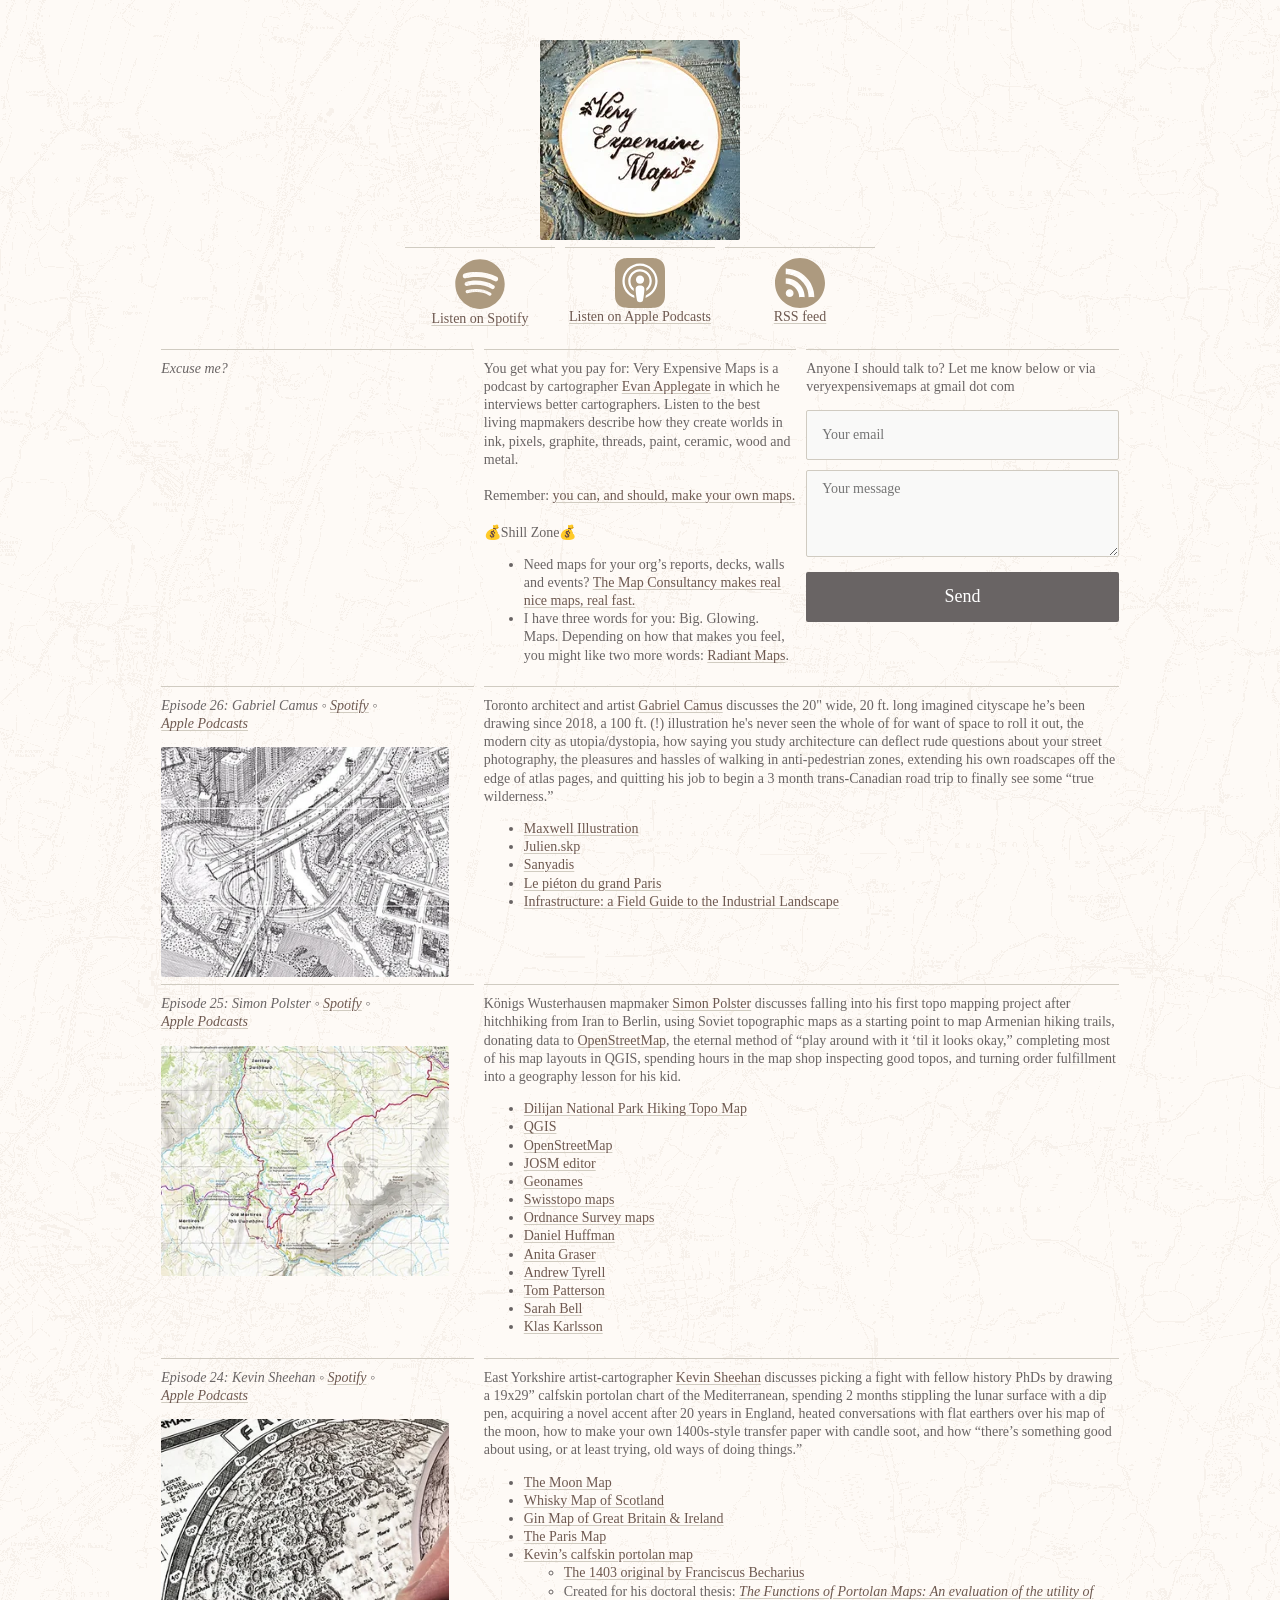
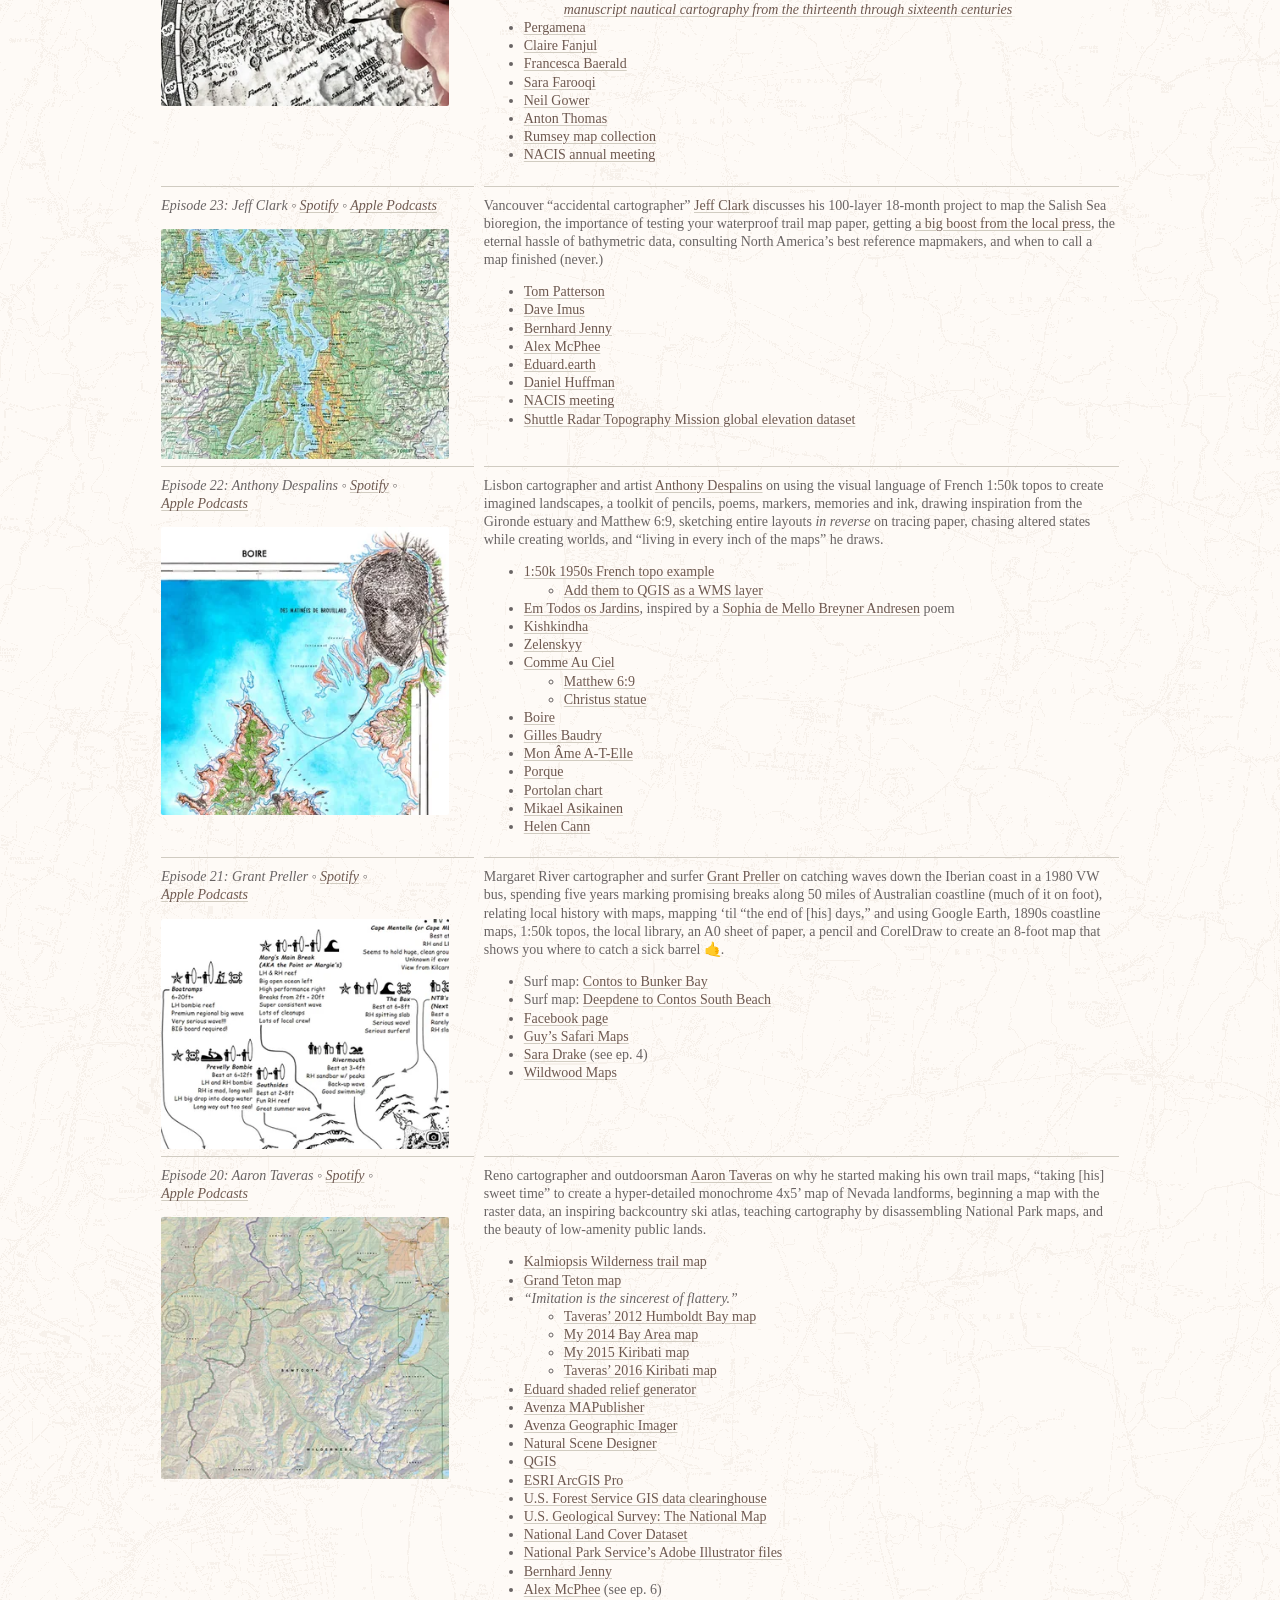
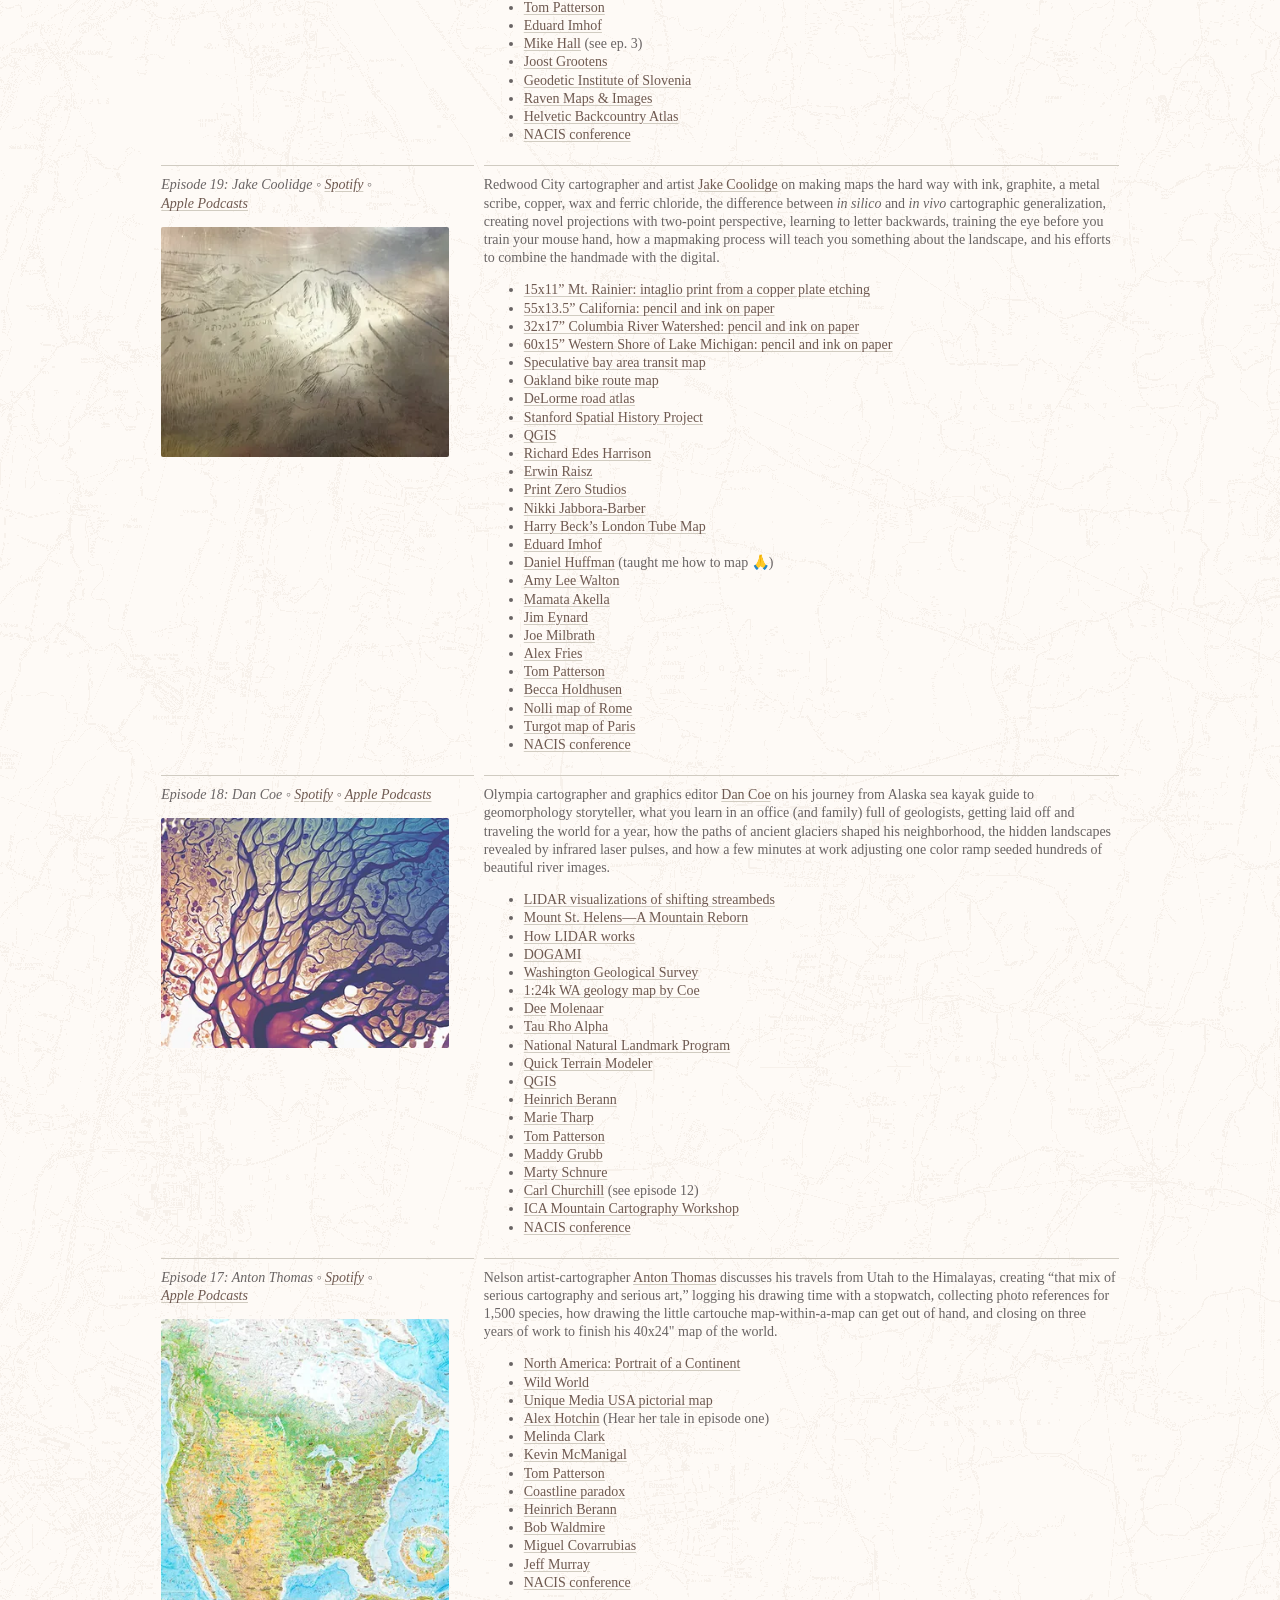
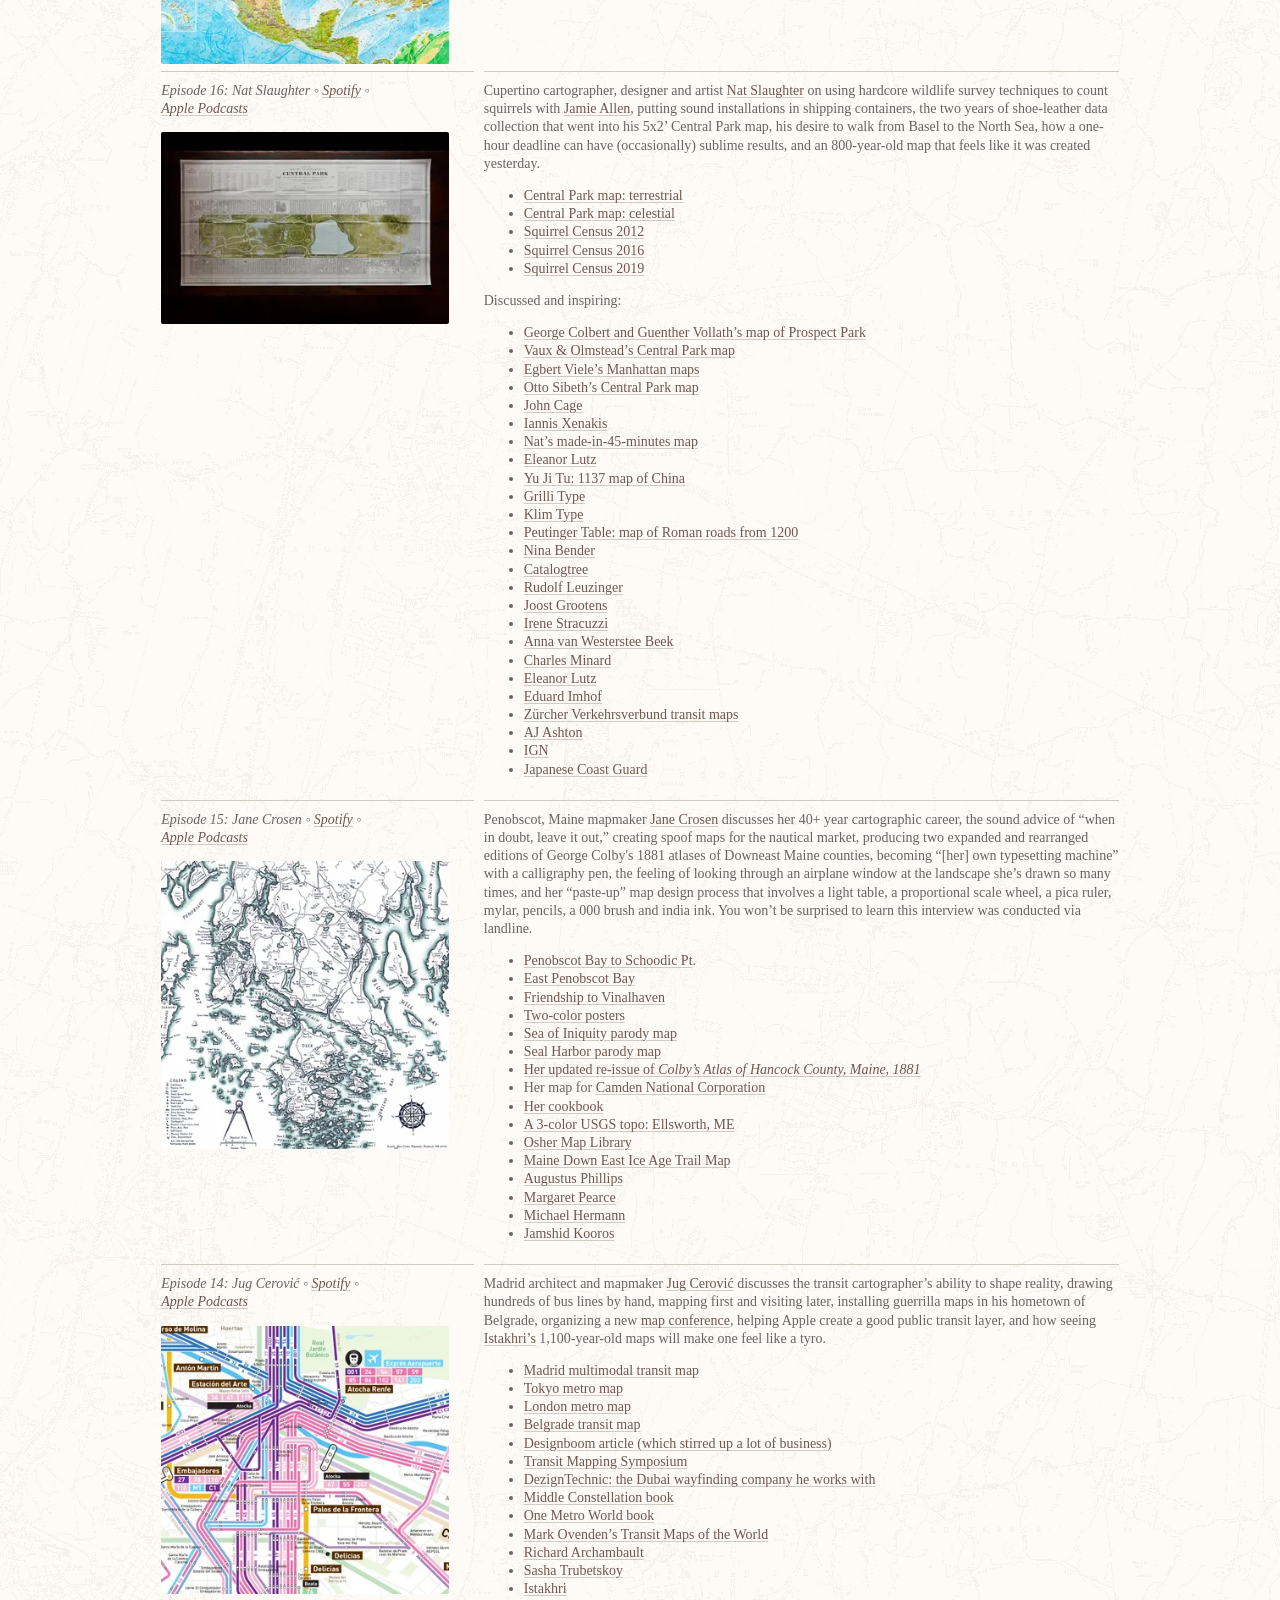
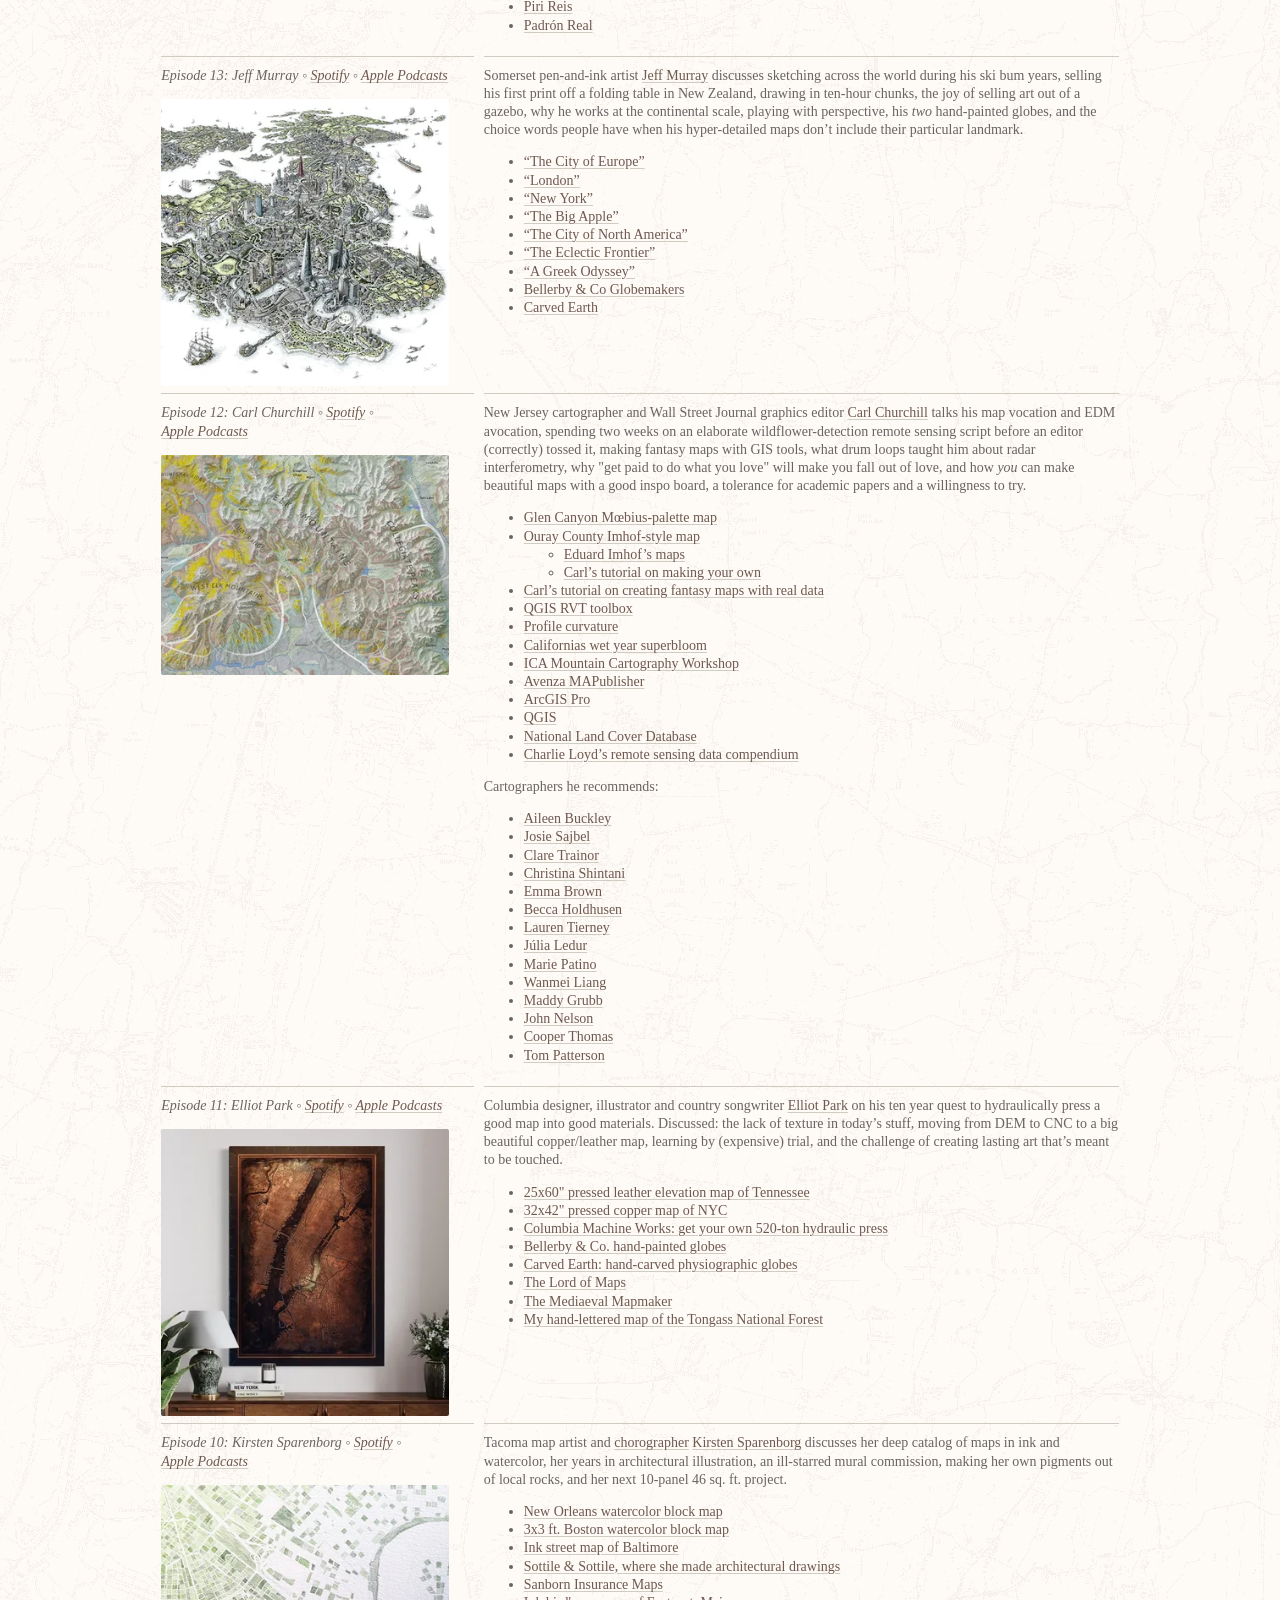
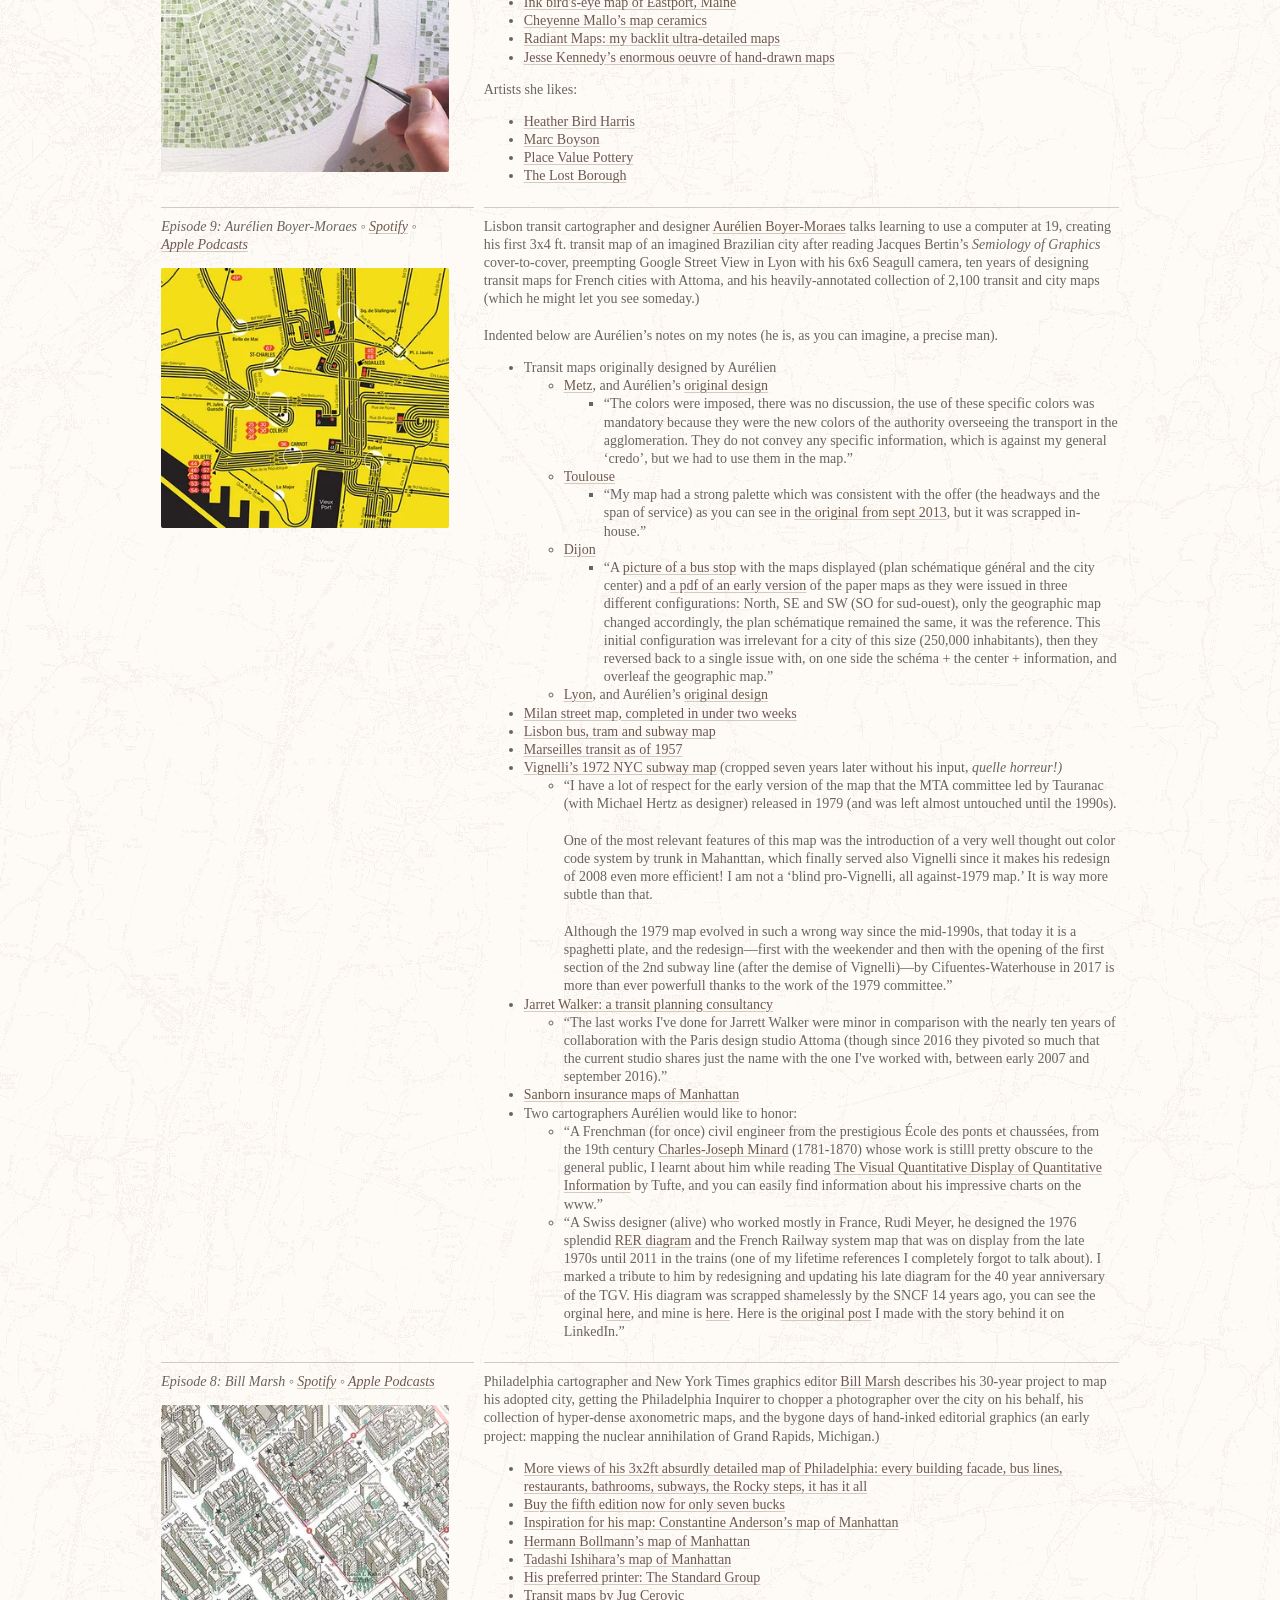
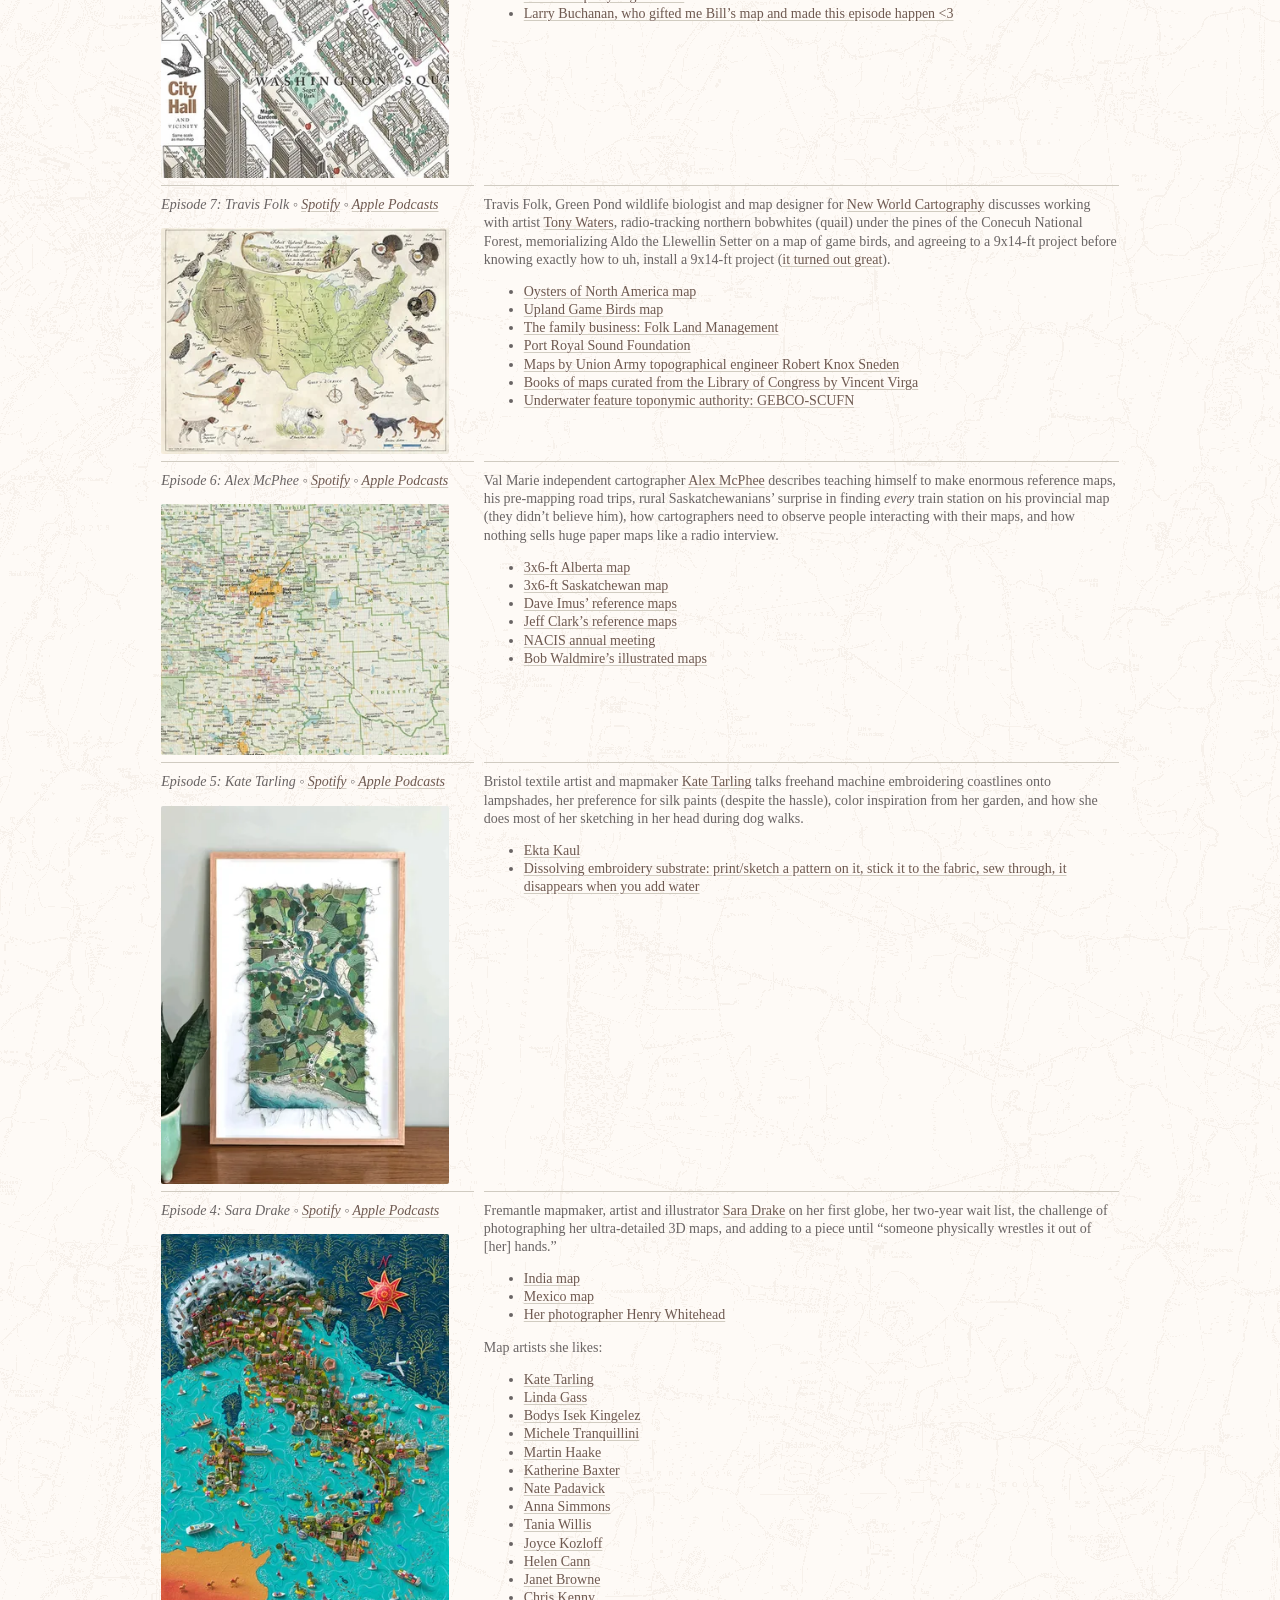
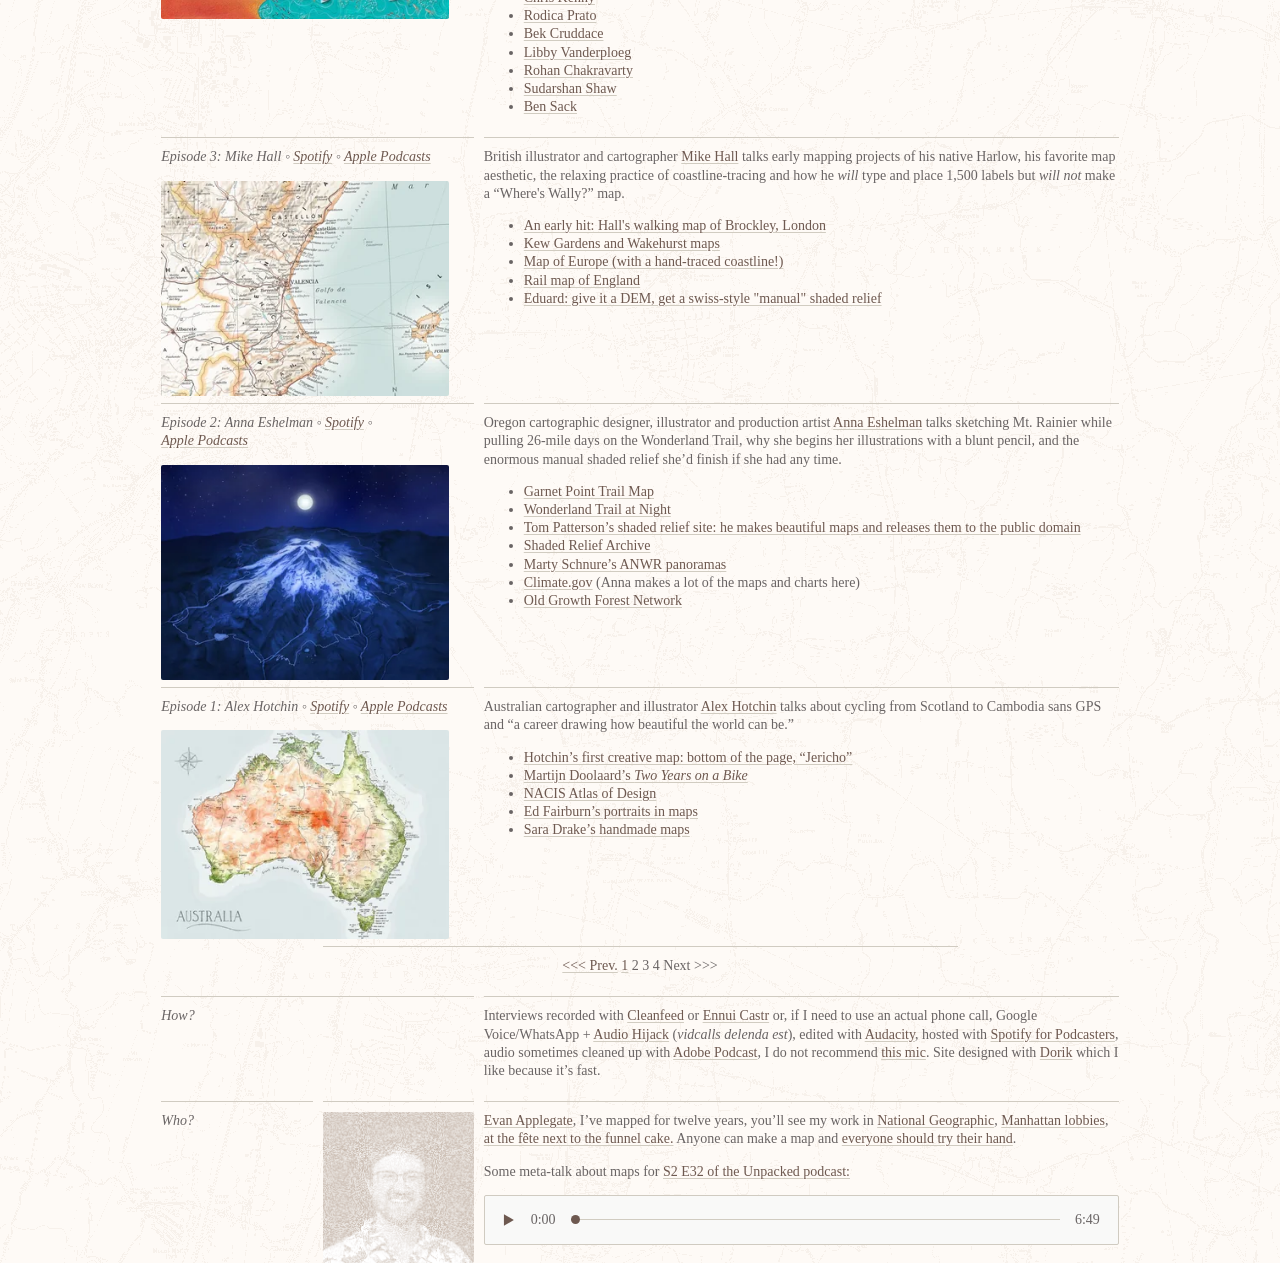
==== commit 9b6e2124: "Forms refuse hotmail.com and mail.ru addresses Co-Authored-By: Claude Opus 5.5 <noreply@anthropic.co" ====
--- a/page-2/index.html
+++ b/page-2/index.html
@@ -775,6 +775,13 @@
 <script>
   window.formspree = window.formspree || function () { (formspree.q = formspree.q || []).push(arguments); };
   formspree('initForm', { formElement: '.contact', formId: 'xljdqvqd', useDefaultStyles: false });
+  if (!window.fsBlocked) {  // addresses at these domains (or their subdomains) are refused before sending
+    window.fsBlocked = /@(?:[^@]*\.)?(?:hotmail\.com|mail\.ru)$/i;
+    document.addEventListener('input', function (e) {
+      var i = e.target;
+      if (i.type === 'email') i.setCustomValidity(fsBlocked.test(i.value.trim()) ? 'Please use a different email address.' : '');
+    });
+  }
 </script>
 </body>
 </html>
--- a/assets/site.css
+++ b/assets/site.css
@@ -13,7 +13,7 @@
   --link: #6e5950;
   --link-hover: #8c7a73;
   --underline: #d1ccc1;
-  --radius: 5px;
+  --radius: 2px; /* every corner: pictures, buttons, cards, form fields (as on physical.evanapplegate.com) */
 }
 @media (max-width: 767px) {
   :root {
@@ -344,7 +344,7 @@
   display: none;
   margin-top: 10px;
   padding: 10px 15px;
-  border-radius: 3px;
+  border-radius: var(--radius);
   background: #fff;
   text-align: center;
 }
